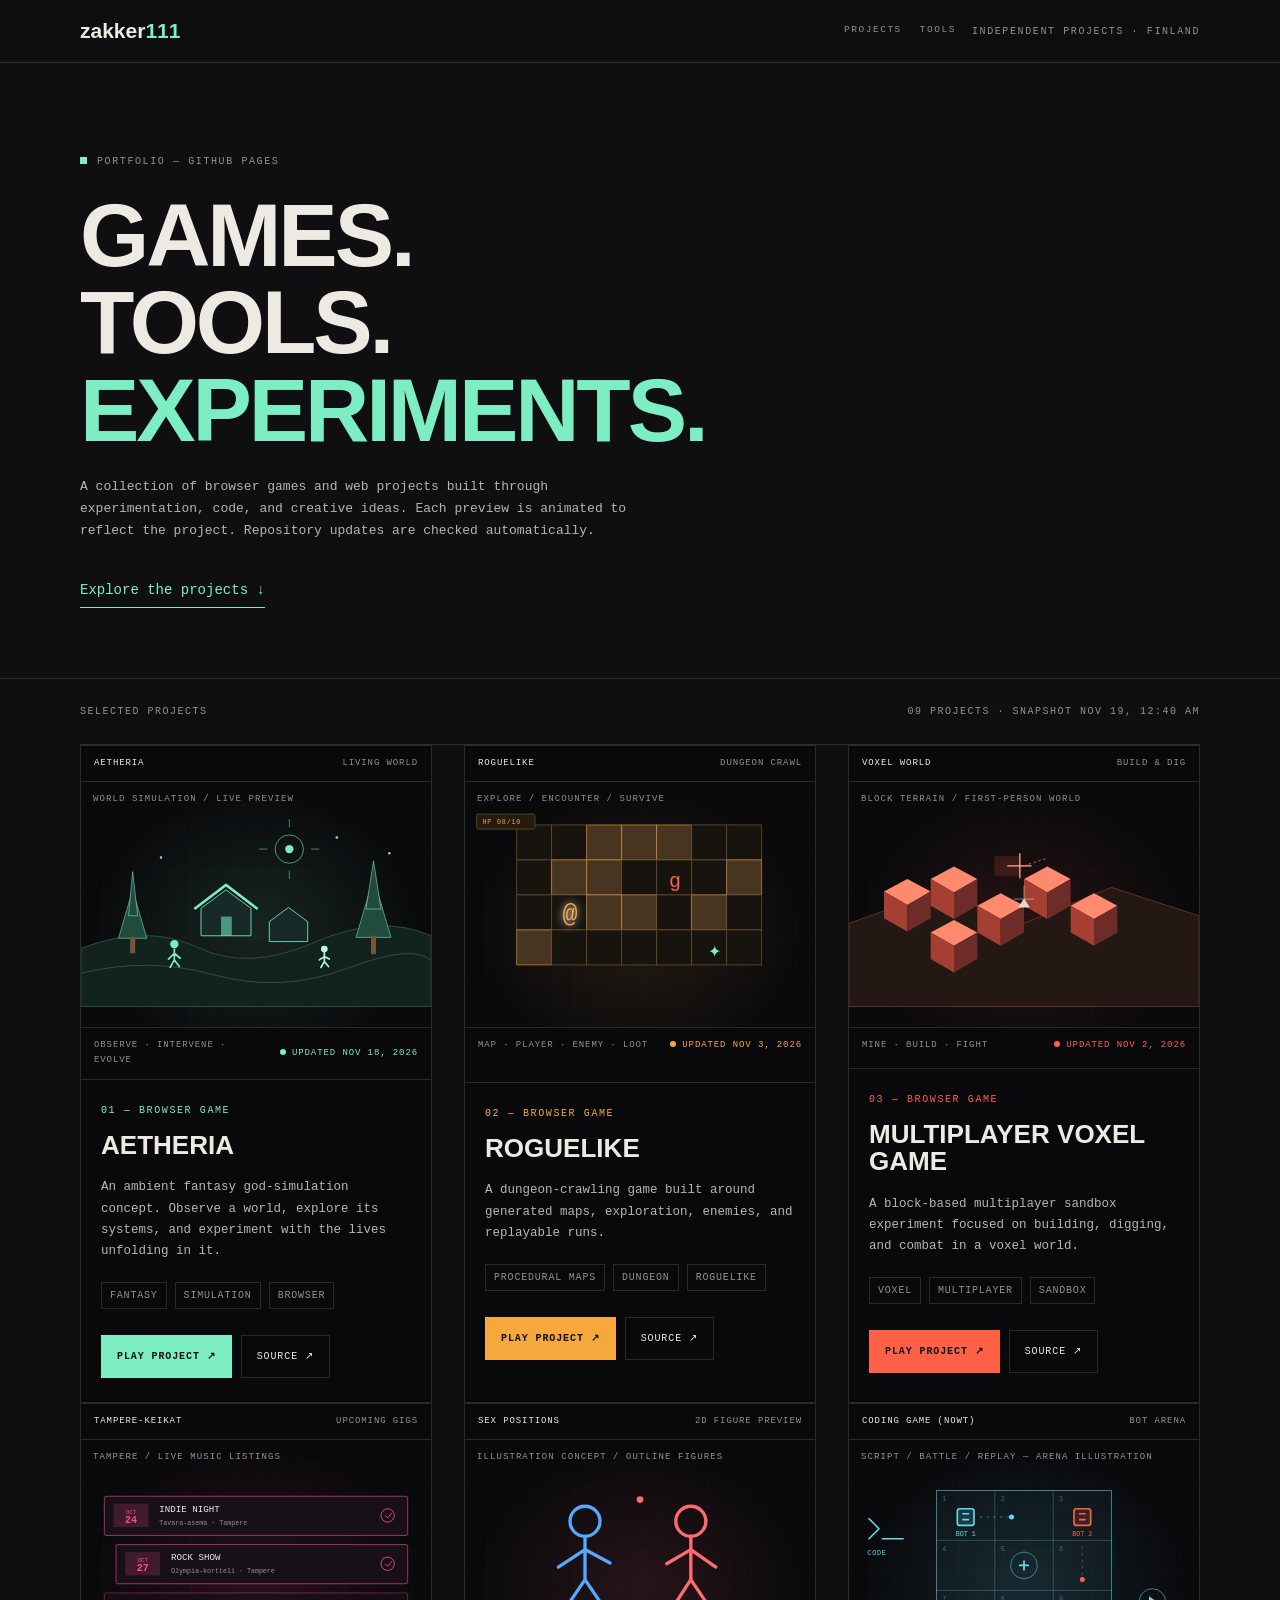
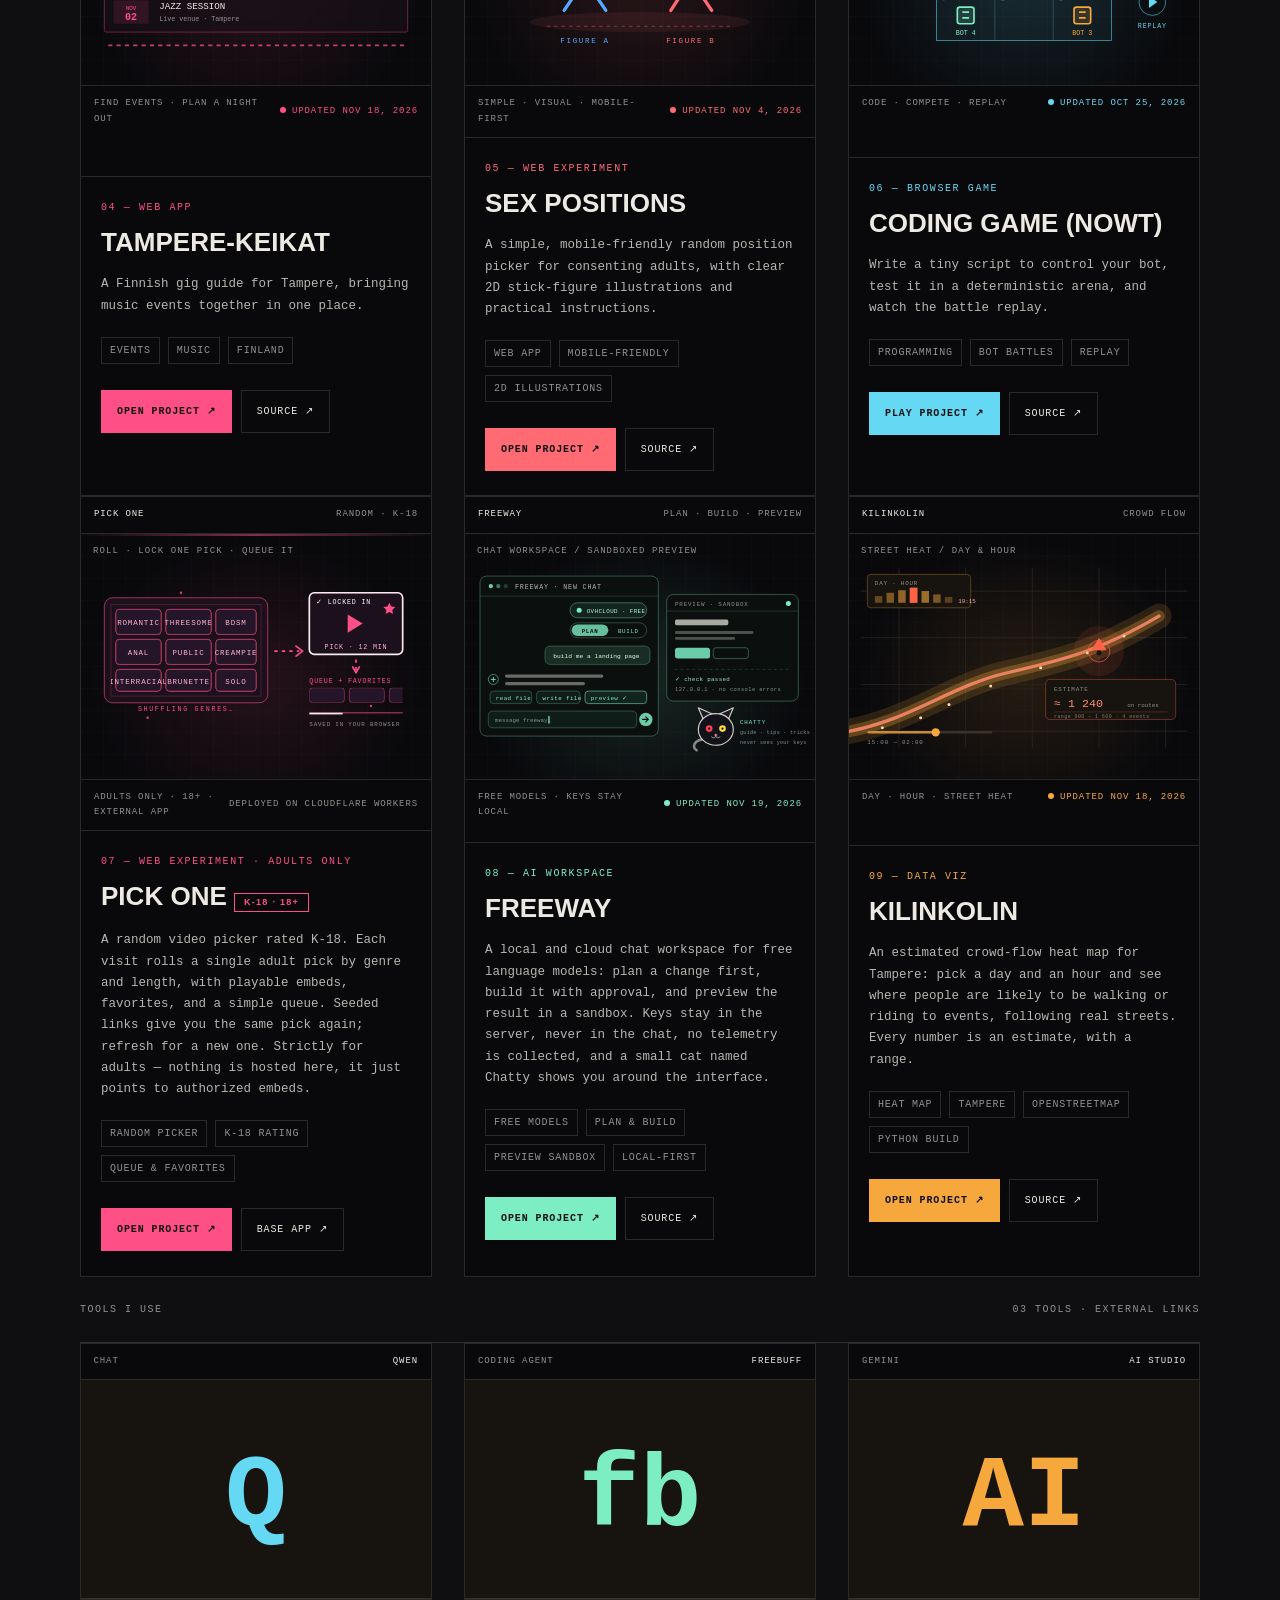
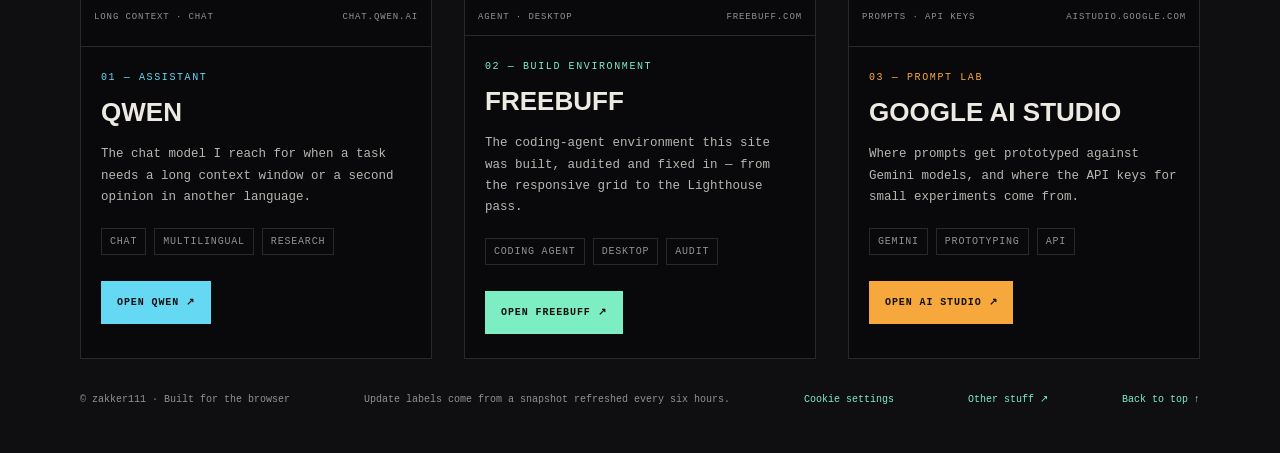
==== index.html @ a07e59b7 "Show project cards as big stacked cards: preview on top, text below" ====
<!DOCTYPE html>
<html lang="en">
<head>
<meta charset="UTF-8">
<meta name="viewport" content="width=device-width, initial-scale=1">
<meta name="theme-color" content="#0f0f12">
<link rel="icon" href="data:image/svg+xml,%3Csvg xmlns='http://www.w3.org/2000/svg' viewBox='0 0 100 100'%3E%3Crect width='100' height='100' rx='18' fill='%230f0f12'/%3E%3Ctext x='50' y='72' font-size='60' font-family='monospace' font-weight='bold' text-anchor='middle' fill='%237dedc3'%3Ez%3C/text%3E%3C/svg%3E">
<meta name="description" content="Browser games and web projects by zakker111.">
<title>zakker111 — Projects</title>
<link rel="canonical" href="https://zakker111.github.io/Portfolio/">
<!-- Social preview (Open Graph / Twitter) so links shared on Facebook, WhatsApp etc. render properly -->
<meta property="og:type" content="website">
<meta property="og:site_name" content="zakker111 — Projects">
<meta property="og:title" content="zakker111 — Projects">
<meta property="og:description" content="Browser games and web experiments by zakker111 — including Pick One, a K-18 random video picker.">
<meta property="og:url" content="https://zakker111.github.io/Portfolio/">
<!-- PNG (not SVG): Facebook's scraper does not render SVG share images -->
<meta property="og:image" content="https://zakker111.github.io/Portfolio/og-image.png">
<meta property="og:image:width" content="1200">
<meta property="og:image:height" content="630">
<meta property="og:image:alt" content="zakker111 — Projects">
<meta name="twitter:card" content="summary_large_image">
<meta name="twitter:title" content="zakker111 — Projects">
<meta name="twitter:description" content="Browser games and web experiments by zakker111.">
<meta name="twitter:image" content="https://zakker111.github.io/Portfolio/og-image.png">
<!-- ============================================================
     Google Analytics 4 — human-visitor-only tracking.
     NOTHING is sent to Google until BOTH conditions are true:
       1. a real human passed the bot checks (looksHuman below), AND
       2. the human clicked "Yes, track me" in the cookie banner
          (consent stored in the `ga_consent` cookie).
     Bots, crawlers and headless scrapers never see the gtag
     script tag, never get cookies set, and never appear in your
     reports. See README.md → "Analytics & cookie consent".
     ============================================================ -->
<script>
// GA4 measurement ID. gtag itself is only loaded after a human clicks "Yes"
// in the cookie banner — see __loadGA() below.
window.GA_MEASUREMENT_ID = 'G-7BEHR86TWY';

(function () {
  // ---- Cookie helpers -------------------------------------------------
  function setCookie(name, value, days) {
    var d = new Date();
    d.setTime(d.getTime() + days * 864e5);
    document.cookie = name + '=' + value + ';expires=' + d.toUTCString() +
      ';path=/;SameSite=Lax';
  }
  function getCookie(name) {
    var m = document.cookie.match(new RegExp('(?:^|; )' + name + '=([^;]*)'));
    return m ? decodeURIComponent(m[1]) : null;
  }
  // A visitor who clicked "Yes" once may still carry Google's own cookies
  // (_ga, _ga_<MEASUREMENT>, and legacy _gid/_gat/_gac_*). Declining has to
  // leave nothing behind, so remove every one we can see, on every path and
  // domain scope it could have been written to.
  function clearAnalyticsCookies() {
    var names = document.cookie.split(';').map(function (c) {
      return c.split('=')[0].trim();
    }).filter(function (name) {
      return name === '_ga' || name === '_gid' ||
        name.indexOf('_ga_') === 0 || name.indexOf('_gat') === 0 ||
        name.indexOf('_gac_') === 0;
    });
    if (!names.length) return;
    var host = location.hostname;
    var domains = ['', host, '.' + host];
    var parts = host.split('.');
    if (parts.length > 2) domains.push('.' + parts.slice(-2).join('.'));
    var paths = ['/', '/Portfolio/', location.pathname];
    names.forEach(function (name) {
      domains.forEach(function (domain) {
        paths.forEach(function (path) {
          var base = name + '=;expires=Thu, 01 Jan 1970 00:00:00 GMT;path=' + path +
            (domain ? ';domain=' + domain : '') + ';SameSite=Lax';
          document.cookie = base;
          document.cookie = base + ';Secure';
        });
      });
    });
  }

  // ---- Human / bot detection ------------------------------------------
  // A real browser driven by a real person passes ALL of these; bots,
  // curl-style fetchers and headless scrapers fail at least one.
  function looksHuman() {
    try {
      if (!window.isSecureContext && !/^https?:$/.test(location.protocol)) return false;
      if (navigator.webdriver === true) return false;               // Selenium/Puppeteer flag
      if (!window.chrome && !/firefox|safari/i.test(navigator.userAgent)) {
        // non-browser JS environments (Node fetch, python, curl shims)
        if (typeof document.createElement !== 'function') return false;
      }
      if (typeof navigator.plugins === 'undefined') return false;   // no plugin array → not a normal browser
      if (navigator.userAgent && /bot|crawler|spider|headless|scraping|python|curl|wget|phantom|slurp/i.test(navigator.userAgent)) return false;
      return true;
    } catch (e) { return false; }
  }

  // ---- Load GA ONLY after explicit Yes ----------------------------------
  window.__loadGA = function () {
    if (window.__gaLoaded) return;
    window.__gaLoaded = true;
    var id = window.GA_MEASUREMENT_ID;
    if (!id || id === 'G-XXXXXXXXXX') return; // not configured yet → do nothing
    window.dataLayer = window.dataLayer || [];
    function gtag(){ dataLayer.push(arguments); }
    window.gtag = gtag;
    gtag('js', new Date());
    gtag('config', id, {
      cookie_flags: 'SameSite=Lax;Secure',   // GA sets only the _ga analytics cookie
      cookie_expires: 335 * 86400,           // _ga cookie lives ~11 months max
      transport_type: 'beacon'
    });
    // Consent mode: only analytics storage granted, nothing else, ever.
    gtag('consent', 'update', {
      analytics_storage: 'granted',
      ad_storage: 'denied',
      ad_user_data: 'denied',
      ad_personalization: 'denied'
    });
    // Inject the actual gtag.js loader — this is the ONLY point where any
    // request to Google can ever happen, and it requires human + Yes.
    var s = document.createElement('script');
    s.async = true;
    s.src = 'https://www.googletagmanager.com/gtag/js?id=' + encodeURIComponent(id);
    document.head.appendChild(s);
  };

  // ---- Stop GA again if consent is withdrawn ----------------------------
  // GA's own opt-out switch: once this flag is set, gtag.js keeps no state
  // and sends no further hits for this measurement ID.
  window.__stopGA = function () {
    var id = window.GA_MEASUREMENT_ID;
    if (id) window['ga-disable-' + id] = true;
  };
  window.__resumeGA = function () {
    var id = window.GA_MEASUREMENT_ID;
    if (id) window['ga-disable-' + id] = false;
  };

  // ---- The cookie / consent banner --------------------------------------
  function showBanner() {
    if (document.querySelector('.cc-banner')) return; // already open
    var style = document.createElement('style');
    style.textContent =
      '.cc-banner{position:fixed;left:0;right:0;bottom:0;z-index:999;background:#15151a;' +
      'border-top:1px solid rgba(236,234,226,.2);padding:14px 20px;display:flex;gap:14px;' +
      'flex-wrap:wrap;align-items:center;font:12.5px/1.6 "IBM Plex Mono",monospace;color:#eceae2}' +
      '.cc-banner p{margin:0;flex:1 1 320px}' +
      '.cc-banner button{font:inherit;cursor:pointer;border-radius:6px;padding:8px 16px;border:1px solid transparent}' +
      '.cc-yes{background:#7dedc3;color:#0f0f12;font-weight:600}' +
      '.cc-no{background:transparent;color:#eceae2;border-color:rgba(236,234,226,.3)}' +
      '.cc-why{color:#92918d;font-size:10.5px;flex-basis:100%}' +
      '.cc-banner{max-height:46vh;overflow-y:auto}' +
      '@media(max-width:520px){.cc-banner{padding:10px 14px;gap:10px}' +
      '.cc-banner p{font-size:11.5px;line-height:1.5;flex-basis:100%}' +
      '.cc-banner button{padding:8px 14px;font-size:11.5px}' +
      '.cc-why{font-size:10px;line-height:1.45}.cc-why .cc-long{display:none}}';
    document.head.appendChild(style);

    var banner = document.createElement('div');
    banner.className = 'cc-banner';
    banner.setAttribute('role', 'dialog');
    banner.setAttribute('aria-label', 'Cookie consent');
    banner.innerHTML =
      '<p><strong>Cookie question.</strong> May I use one analytics cookie ' +
      '(Google Analytics) to count visits? It is only set if you click Yes.</p>' +
      '<button class="cc-yes" type="button">Yes, track me</button>' +
      '<button class="cc-no" type="button">No, don\'t track me</button>' +
      '<span class="cc-why"><strong>Why?</strong> This site tracks <u>only where human visitors come from</u> ' +
      '(country / city and page viewed) — nothing more.<span class="cc-long"> No ads, no profiles, no personal data, ' +
      'no third-party marketing cookies. Bots and crawlers are excluded automatically and are never tracked.</span></span>';

    banner.querySelector('.cc-yes').addEventListener('click', function () {
      setCookie('ga_consent', 'yes', 365);
      banner.remove();
      unreserve();
      window.__resumeGA(); // undo a withdrawal made earlier
      window.__loadGA();
    });
    banner.querySelector('.cc-no').addEventListener('click', function () {
      setCookie('ga_consent', 'no', 365);
      clearAnalyticsCookies(); // remove anything an earlier "Yes" left behind
      window.__stopGA();       // and stop sending hits if GA was already running
      banner.remove();
      unreserve();
    });
    document.body.appendChild(banner);
    function reserve() { document.body.style.paddingBottom = banner.offsetHeight + 'px'; }
    function unreserve() { document.body.style.paddingBottom = ''; window.removeEventListener('resize', reserve); }
    reserve();
    window.addEventListener('resize', reserve);
    if (window.ResizeObserver) new ResizeObserver(reserve).observe(banner);
  }

  function init() {
    // The footer's "Cookie settings" link reopens the banner so a visitor can
    // withdraw (or change) an earlier choice. Wired before the bot checks:
    // it only ever reveals the banner, it never loads GA by itself.
    var opener = document.querySelector('[data-cookie-settings]');
    if (opener) {
      opener.addEventListener('click', function (event) {
        event.preventDefault();
        showBanner();
      });
    }

    // 1. Bots never trigger anything: no banner, no cookie, no GA request.
    if (!looksHuman()) return;
    var consent = getCookie('ga_consent');
    if (consent === 'yes') { window.__loadGA(); return; }
    if (consent === 'no') { clearAnalyticsCookies(); return; }
    showBanner();
  }

  if (document.readyState === 'loading') {
    document.addEventListener('DOMContentLoaded', init);
  } else { init(); }
})();
</script>
<style>





:root{--bg:#0f0f12;--panel:#09090c;--ink:#eceae2;--dim:#92918d;--line:rgba(236,234,226,.14);--mint:#7dedc3;--amber:#f6a83c;--coral:#ff6146;--pink:#ff4f87;--red:#ff6a73;--cyan:#65d9f3;--mono:"IBM Plex Mono",ui-monospace,SFMono-Regular,Menlo,Consolas,"Liberation Mono",monospace;--display:"Syne","Arial Black","Helvetica Neue",Arial,sans-serif}
*{box-sizing:border-box}html{scroll-behavior:smooth}body{margin:0;background:var(--bg);color:var(--ink);font:14px/1.7 var(--mono)}a{color:inherit}a:focus-visible{outline:2px solid var(--mint);outline-offset:4px}.wrap{width:min(1120px,calc(100% - 40px));margin:auto}
.card-grid{display:grid;grid-template-columns:1fr;gap:0 32px;width:100%}
.card-grid>article{width:min(100%,560px);margin:0 auto;justify-self:start}
@media(min-width:761px){.card-grid{grid-template-columns:repeat(2,minmax(0,1fr))}.card-grid>article{width:min(100%,440px)}}
@media(min-width:1080px){.card-grid{grid-template-columns:repeat(3,minmax(0,1fr))}.card-grid>article{width:min(100%,360px)}}
.hero .wrap,.project-info{container-type:inline-size}
header{position:sticky;top:0;z-index:10;background:rgba(15,15,18,.92);backdrop-filter:blur(12px);border-bottom:1px solid var(--line)}.nav{min-height:62px;display:flex;align-items:center;justify-content:space-between;gap:16px}.brand{font:800 21px var(--display);text-decoration:none}.brand span{color:var(--mint)}.nav-note,.kicker,.number,.tag{color:var(--dim);font-size:10px;letter-spacing:.16em;text-transform:uppercase}
.hero{min-height:400px;padding:90px 0 70px;display:flex;flex-direction:column;justify-content:center;border-bottom:1px solid var(--line)}.kicker:before{content:"";display:inline-block;width:7px;height:7px;background:var(--mint);margin-right:10px}h1{max-width:100%;margin:22px 0;font-weight:800;font-family:var(--display);line-height:.98;letter-spacing:-.035em;text-transform:uppercase;overflow-wrap:break-word;font-size:clamp(19px,6.3vw,66px);font-size:clamp(19px,7.95cqw,90px)}h1 span{color:var(--mint)}.intro{max-width:560px;color:#b6b4ad;font-size:13px}.hero-link{display:inline-block;margin-top:24px;width:fit-content;color:var(--mint);text-decoration:none;border-bottom:1px solid var(--mint);padding-bottom:4px}
.section-head{display:flex;justify-content:space-between;gap:12px;padding:24px 0;border-bottom:1px solid var(--line);color:var(--dim);font-size:10px;letter-spacing:.15em;text-transform:uppercase}.project{--accent:var(--mint);display:grid;grid-template-columns:1fr .9fr;gap:clamp(28px,5vw,65px);align-items:center;padding:60px 0;border-bottom:1px solid var(--line);animation:appear .7s both}.project:nth-child(even) .preview{order:-1}.project:nth-child(1){animation-delay:.04s}.project:nth-child(2){animation-delay:.08s}.project:nth-child(3){animation-delay:.12s}.project:nth-child(4){animation-delay:.16s}.project:nth-child(5){animation-delay:.20s}.project:nth-child(6){animation-delay:.24s}.project:nth-child(7){animation-delay:.28s}.project:nth-child(8){animation-delay:.32s}.project:nth-child(9){animation-delay:.36s}.project:nth-child(10){animation-delay:.40s}@keyframes appear{from{opacity:0;transform:translateY(12px)}to{opacity:1;transform:translateY(0)}}
.number{color:var(--accent)}h2{margin:13px 0 18px;font-weight:800;font-family:var(--display);line-height:1.05;text-transform:uppercase;overflow-wrap:break-word;font-size:clamp(18px,6.2vw,40px);font-size:clamp(18px,8.4cqw,46px)}.description{max-width:490px;color:#b8b6b0;font-size:12.5px}.tags{display:flex;flex-wrap:wrap;gap:8px;margin-top:20px}.tag{border:1px solid var(--line);padding:4px 8px;letter-spacing:.08em}.actions{display:flex;flex-wrap:wrap;gap:9px;margin-top:26px}.btn{display:inline-flex;justify-content:center;align-items:center;gap:8px;padding:12px 15px;border:1px solid var(--line);color:var(--ink);text-decoration:none;font-size:10px;letter-spacing:.09em;text-transform:uppercase;transition:.2s ease}.btn.primary{background:var(--accent);border-color:var(--accent);color:#101013;font-weight:600}.btn:hover{border-color:var(--accent);transform:translateY(-2px)}.btn.primary:hover{background:var(--ink);border-color:var(--ink)}
.preview{min-width:0;border:1px solid var(--line);background:var(--panel);transition:border-color .25s}.project:hover .preview{border-color:var(--accent)}.preview-head,.preview-foot{display:flex;justify-content:space-between;gap:12px;padding:10px 13px;color:var(--dim);font-size:9px;letter-spacing:.1em;text-transform:uppercase}.preview-head{border-bottom:1px solid var(--line)}.preview-head strong{color:var(--ink);font-weight:500}.preview-foot{border-top:1px solid var(--line);align-items:center}.updated{color:var(--accent);white-space:nowrap}.update-dot{display:inline-block;width:6px;height:6px;border-radius:50%;background:var(--accent);margin-right:6px}.updated.changed .update-dot{animation:updatePulse 1s ease-in-out 5}@keyframes updatePulse{50%{transform:scale(2.1);box-shadow:0 0 12px var(--accent)}}
.art{position:relative;height:245px;overflow:hidden;background:radial-gradient(ellipse at 50% 60%,color-mix(in srgb,var(--accent) 12%,transparent),transparent 67%),#09090c}.art:before{content:"";position:absolute;inset:0;opacity:.45;background-image:linear-gradient(rgba(255,255,255,.035) 1px,transparent 1px),linear-gradient(90deg,rgba(255,255,255,.035) 1px,transparent 1px);background-size:22px 22px}
.art svg{position:absolute;inset:0;width:100%;height:100%;overflow:visible}.art .label{position:absolute;left:12px;top:10px;color:var(--dim);font-size:9px;letter-spacing:.12em;text-transform:uppercase;z-index:2}
.k18-frame{border:1px solid var(--line);background:var(--panel);transition:border-color .25s}.project:hover .k18-frame{border-color:var(--accent)}.k18-corner{position:absolute;width:16px;height:16px;border:2px solid var(--accent);z-index:3;animation:k18glow 2.4s ease-in-out infinite}.k18-corner.tl{top:-2px;left:-2px;border-right:0;border-bottom:0}.k18-corner.tr{top:-2px;right:-2px;border-left:0;border-bottom:0;animation-delay:.6s}.k18-corner.bl{bottom:-2px;left:-2px;border-right:0;border-top:0;animation-delay:1.2s}.k18-corner.br{bottom:-2px;right:-2px;border-left:0;border-top:0;animation-delay:1.8s}@keyframes k18glow{0%,100%{opacity:.45;filter:drop-shadow(0 0 0 transparent)}50%{opacity:1;filter:drop-shadow(0 0 7px var(--accent))}}
.k18-badge{display:inline-flex;align-items:center;gap:6px;padding:4px 9px;border:1px solid var(--accent);color:var(--accent);font-size:9px;letter-spacing:.14em;text-transform:uppercase;font-weight:600;animation:k18pulse 2.2s ease-in-out infinite}@keyframes k18pulse{50%{box-shadow:0 0 14px color-mix(in srgb,var(--accent) 45%,transparent)}}.scanline{position:absolute;left:0;right:0;height:2px;background:linear-gradient(90deg,transparent,var(--accent),transparent);opacity:.5;animation:scanmove 3.2s linear infinite;z-index:2}@keyframes scanmove{from{top:-4px}to{top:250px}}
svg .glow{filter:drop-shadow(0 0 5px currentColor)}svg .slow{animation:drift 5s ease-in-out infinite}svg .slow2{animation:drift 7s ease-in-out infinite reverse}svg .blink{animation:blink 2.5s steps(2,end) infinite}svg .walk{animation:walk 1.2s ease-in-out infinite alternate;transform-box:fill-box;transform-origin:center}svg .bob{animation:bob 2.4s ease-in-out infinite}svg .pulse{animation:pulse 2s ease-in-out infinite;transform-box:fill-box;transform-origin:center}svg .slot{animation:slot 1.4s cubic-bezier(.2,.7,.3,1) infinite}svg .slot2{animation:slot 1.4s cubic-bezier(.2,.7,.3,1) infinite;animation-delay:.14s}svg .slot3{animation:slot 1.4s cubic-bezier(.2,.7,.3,1) infinite;animation-delay:.28s}@keyframes slot{0%{transform:translateY(-15px);opacity:0}18%,68%{transform:translateY(0);opacity:1}90%,100%{transform:translateY(15px);opacity:0}}svg .landed{animation:landed 4.2s ease-in-out infinite}@keyframes landed{0%,8%{opacity:0}18%,88%{opacity:1}100%{opacity:0}}svg .lockring{animation:lockring 4.2s ease-in-out infinite}@keyframes lockring{0%,10%{transform:scale(.88);opacity:0}22%,85%{transform:scale(1);opacity:1}100%{transform:scale(1);opacity:0}}svg .chipflow{animation:chipflow 3.2s linear infinite}@keyframes chipflow{from{transform:translateX(0)}to{transform:translateX(-48px)}}
@keyframes drift{0%,100%{transform:translateY(0)}50%{transform:translateY(-7px)}}@keyframes blink{50%{opacity:.35}}@keyframes walk{to{transform:translateX(9px)}}@keyframes bob{50%{transform:translateY(-4px)}}@keyframes pulse{50%{opacity:.4;transform:scale(1.08)}}
.world-ground{fill:#12231e;stroke:#315849;stroke-width:1}.tree{fill:#214b3c;stroke:#7dedc3;stroke-opacity:.65}.house{fill:#182a27;stroke:#7dedc3;stroke-width:1}.creature{fill:#7dedc3}.dungeon-wall{fill:#473521;stroke:#f6a83c;stroke-opacity:.65}.dungeon-floor{fill:#17130f;stroke:#654a28;stroke-width:1}.voxel-top{fill:#ff8a6e}.voxel-front{fill:#a43f31}.voxel-side{fill:#6d2c28}.stick{fill:none;stroke-linecap:round;stroke-linejoin:round;stroke-width:4}.gig-card{fill:#181018;stroke:#ff4f87;stroke-opacity:.7}.gig-line{stroke:#ff4f87;stroke-width:2;opacity:.75}
footer{padding:32px 0 45px;color:var(--dim);font-size:10px}.footer-inner{display:flex;justify-content:space-between;flex-wrap:wrap;gap:12px}footer a,footer .footer-btn{color:var(--mint);text-decoration:none}.footer-btn{background:none;border:0;padding:0;font:inherit;cursor:pointer;letter-spacing:inherit}.footer-btn:hover,.footer-btn:focus-visible{text-decoration:underline}
@media(max-width:760px){.hero{min-height:350px;padding:70px 0 50px}.project{grid-template-columns:1fr;padding:44px 0;gap:24px}.project:nth-child(even) .preview{order:0}.art{height:215px}.actions .btn{flex:1 1 130px}.nav-note{font-size:8px}}
@media(prefers-reduced-motion:reduce){*,*:before,*:after{animation-duration:.01ms!important;animation-iteration-count:1!important;scroll-behavior:auto!important;transition-duration:.01ms!important}}
.nav-links{display:flex;gap:18px;margin-left:auto}
.nav-links a{font-size:9.5px;letter-spacing:.16em;text-transform:uppercase;text-decoration:none;color:var(--dim);padding:3px 0;border-bottom:1px solid transparent}
.nav-links a:hover,.nav-links a:focus-visible{color:var(--ink);border-bottom-color:var(--mint)}
.tool .monogram{aspect-ratio:16/10;border-bottom:1px solid var(--line);background:#17140f}
.tool .monogram svg{display:block;width:100%;height:100%}
@media(max-width:520px){.nav-note{display:none}.nav-links{gap:14px;margin-left:0}}

/* Big card look inside the grid: preview on top, text underneath */
.card-grid>article.project{grid-template-columns:minmax(0,1fr);gap:0;align-items:stretch;padding:0;border:1px solid var(--line);background:var(--panel);overflow:hidden}
.card-grid>article.project .preview{order:0;border:0;border-bottom:1px solid var(--line)}
.card-grid>article.project .project-info{order:1;padding:22px 20px 24px}
</style>
</head>
<body>
<header><div class="wrap nav"><a class="brand" href="#top">zakker<span>111</span></a><nav class="nav-links" aria-label="Sections"><a href="#projects">Projects</a><a href="#tools">Tools</a></nav><div class="nav-note">Independent projects · Finland</div></div></header>
<main id="top">
<section class="hero"><div class="wrap"><div class="kicker">Portfolio — GitHub Pages</div><h1>Games.<br>Tools.<br><span>Experiments.</span></h1><p class="intro">A collection of browser games and web projects built through experimentation, code, and creative ideas. Each preview is animated to reflect the project. Repository updates are checked automatically.</p><a class="hero-link" href="#projects">Explore the projects ↓</a></div></section>
<section id="projects" style="scroll-margin-top:80px"><div class="wrap">
<div class="section-head"><span>Selected projects</span><span>09 projects · <span id="check-status">loading snapshot…</span></span></div>

<div class="card-grid">
<article class="project" style="--accent:var(--mint)" data-repo="zakker111/aetheria">
<div class="project-info"><div class="number">01 — Browser game</div><h2>Aetheria</h2><p class="description">An ambient fantasy god-simulation concept. Observe a world, explore its systems, and experiment with the lives unfolding in it.</p><div class="tags"><span class="tag">Fantasy</span><span class="tag">Simulation</span><span class="tag">Browser</span></div><div class="actions"><a class="btn primary" href="https://zakker111.github.io/aetheria/" target="_blank" rel="noopener">Play project ↗</a><a class="btn" href="https://github.com/zakker111/aetheria" target="_blank" rel="noopener">Source ↗</a></div></div>
<div class="preview"><div class="preview-head"><strong>Aetheria</strong><span>Living world</span></div><div class="art"><span class="label">World simulation / live preview</span>
<svg viewBox="0 0 420 245" aria-hidden="true">
<path class="world-ground" d="M0 175 Q80 145 140 174 T280 168 T420 160 V245 H0Z"/><path d="M0 205 Q80 185 160 207 T320 199 T420 190" fill="none" stroke="#315849"/>
<g class="slow"><path class="tree" d="M45 163 L62 105 L79 163Z"/><path class="tree" d="M57 136 L62 83 L68 136Z"/><rect x="59" y="162" width="6" height="19" fill="#75563b"/><path class="tree" d="M330 162 L351 91 L372 162Z"/><path class="tree" d="M342 128 L351 70 L360 128Z"/><rect x="348" y="160" width="6" height="22" fill="#75563b"/></g>
<g class="slow2"><path class="house" d="M144 160 V127 L174 105 L204 127 V160Z"/><path d="M136 128 L174 99 L212 128" fill="none" stroke="#7dedc3" stroke-width="3"/><rect x="168" y="137" width="13" height="23" fill="#7dedc3" opacity=".55"/><path class="house" d="M226 167 V143 L249 126 L272 143 V167Z"/></g>
<g class="walk"><circle class="creature" cx="112" cy="170" r="5"/><path d="M112 176 v13 m0 -8 l-7 7 m7 -7 l7 6 m-7 2 l-5 9 m5 -9 l6 8" fill="none" stroke="#7dedc3" stroke-width="2" stroke-linecap="round"/></g>
<g class="walk" style="animation-delay:-.6s"><circle cx="292" cy="176" r="4" fill="#b6f9df"/><path d="M292 180 v11 m0 -6 l-6 4 m6 -4 l6 3 m-6 3 l-4 7 m4 -7 l5 6" fill="none" stroke="#b6f9df" stroke-width="2" stroke-linecap="round"/></g>
<g class="pulse"><circle cx="250" cy="56" r="17" fill="none" stroke="#7dedc3" opacity=".7"/><circle cx="250" cy="56" r="5" fill="#7dedc3"/><path d="M250 30 V20 M250 92 V82 M224 56 H214 M286 56 H276" stroke="#7dedc3" opacity=".6"/></g>
<g fill="#7dedc3"><circle cx="96" cy="66" r="1.5"/><circle cx="307" cy="42" r="1.5"/><circle cx="370" cy="61" r="1.5"/></g>
</svg></div><div class="preview-foot"><span>Observe · intervene · evolve</span><span class="updated" data-updated>Checking update…</span></div></div></article>

<article class="project" style="--accent:var(--amber)" data-repo="zakker111/Roguelike_new_1">
<div class="project-info"><div class="number">02 — Browser game</div><h2>Roguelike</h2><p class="description">A dungeon-crawling game built around generated maps, exploration, enemies, and replayable runs.</p><div class="tags"><span class="tag">Procedural maps</span><span class="tag">Dungeon</span><span class="tag">Roguelike</span></div><div class="actions"><a class="btn primary" href="https://zakker111.github.io/Roguelike_new_1/" target="_blank" rel="noopener">Play project ↗</a><a class="btn" href="https://github.com/zakker111/Roguelike_new_1" target="_blank" rel="noopener">Source ↗</a></div></div>
<div class="preview"><div class="preview-head"><strong>Roguelike</strong><span>Dungeon crawl</span></div><div class="art"><span class="label">Explore / encounter / survive</span>
<svg viewBox="0 0 420 245" aria-hidden="true">
<g transform="translate(62 27)">
<rect class="dungeon-floor" x="0" y="0" width="42" height="42"/><rect class="dungeon-floor" x="42" y="0" width="42" height="42"/><rect class="dungeon-wall" x="84" y="0" width="42" height="42"/><rect class="dungeon-wall" x="126" y="0" width="42" height="42"/><rect class="dungeon-wall" x="168" y="0" width="42" height="42"/><rect class="dungeon-floor" x="210" y="0" width="42" height="42"/><rect class="dungeon-floor" x="252" y="0" width="42" height="42"/>
<rect class="dungeon-floor" x="0" y="42" width="42" height="42"/><rect class="dungeon-wall" x="42" y="42" width="42" height="42"/><rect class="dungeon-wall" x="84" y="42" width="42" height="42"/><rect class="dungeon-floor" x="126" y="42" width="42" height="42"/><rect class="dungeon-floor" x="168" y="42" width="42" height="42"/><rect class="dungeon-floor" x="210" y="42" width="42" height="42"/><rect class="dungeon-wall" x="252" y="42" width="42" height="42"/>
<rect class="dungeon-floor" x="0" y="84" width="42" height="42"/><rect class="dungeon-floor" x="42" y="84" width="42" height="42"/><rect class="dungeon-wall" x="84" y="84" width="42" height="42"/><rect class="dungeon-wall" x="126" y="84" width="42" height="42"/><rect class="dungeon-floor" x="168" y="84" width="42" height="42"/><rect class="dungeon-wall" x="210" y="84" width="42" height="42"/><rect class="dungeon-floor" x="252" y="84" width="42" height="42"/>
<rect class="dungeon-wall" x="0" y="126" width="42" height="42"/><rect class="dungeon-floor" x="42" y="126" width="42" height="42"/><rect class="dungeon-floor" x="84" y="126" width="42" height="42"/><rect class="dungeon-floor" x="126" y="126" width="42" height="42"/><rect class="dungeon-floor" x="168" y="126" width="42" height="42"/><rect class="dungeon-floor" x="210" y="126" width="42" height="42"/><rect class="dungeon-floor" x="252" y="126" width="42" height="42"/>
<g class="walk"><text x="64" y="116" font-size="30" fill="#f6a83c" text-anchor="middle" class="glow">@</text></g><g class="pulse"><text x="190" y="75" font-size="24" fill="#ff6146" text-anchor="middle">g</text></g><text x="230" y="158" font-size="19" fill="#7dedc3">✦</text>
</g><rect x="14" y="14" width="70" height="18" rx="2" fill="#241b11" stroke="#654a28"/><text x="21" y="26" font-size="8" fill="#f6a83c" letter-spacing="1">HP 08/10</text>
</svg></div><div class="preview-foot"><span>Map · player · enemy · loot</span><span class="updated" data-updated>Checking update…</span></div></div></article>

<article class="project" style="--accent:var(--coral)" data-repo="zakker111/multiplayer_voxel_game">
<div class="project-info"><div class="number">03 — Browser game</div><h2>Multiplayer Voxel Game</h2><p class="description">A block-based multiplayer sandbox experiment focused on building, digging, and combat in a voxel world.</p><div class="tags"><span class="tag">Voxel</span><span class="tag">Multiplayer</span><span class="tag">Sandbox</span></div><div class="actions"><a class="btn primary" href="https://zakker111.github.io/multiplayer_voxel_game/" target="_blank" rel="noopener">Play project ↗</a><a class="btn" href="https://github.com/zakker111/multiplayer_voxel_game" target="_blank" rel="noopener">Source ↗</a></div></div>
<div class="preview"><div class="preview-head"><strong>Voxel world</strong><span>Build & dig</span></div><div class="art"><span class="label">Block terrain / first-person world</span>
<svg viewBox="0 0 420 245" aria-hidden="true">
<path d="M0 145 L105 108 L210 145 L315 102 L420 136 V245 H0Z" fill="#241815" stroke="#ff6146" stroke-opacity=".4"/>
<g transform="translate(42 72)">
<g><path class="voxel-top" d="M0 35 L28 20 L56 35 L28 51Z"/><path class="voxel-front" d="M0 35 L28 51 V83 L0 67Z"/><path class="voxel-side" d="M28 51 L56 35 V67 L28 83Z"/></g>
<g transform="translate(56 -15)"><path class="voxel-top" d="M0 35 L28 20 L56 35 L28 51Z"/><path class="voxel-front" d="M0 35 L28 51 V83 L0 67Z"/><path class="voxel-side" d="M28 51 L56 35 V67 L28 83Z"/></g>
<g transform="translate(56 49)"><path class="voxel-top" d="M0 35 L28 20 L56 35 L28 51Z"/><path class="voxel-front" d="M0 35 L28 51 V83 L0 67Z"/><path class="voxel-side" d="M28 51 L56 35 V67 L28 83Z"/></g>
<g transform="translate(112 17)"><path class="voxel-top" d="M0 35 L28 20 L56 35 L28 51Z"/><path class="voxel-front" d="M0 35 L28 51 V83 L0 67Z"/><path class="voxel-side" d="M28 51 L56 35 V67 L28 83Z"/></g>
<g transform="translate(168 -15)"><path class="voxel-top" d="M0 35 L28 20 L56 35 L28 51Z"/><path class="voxel-front" d="M0 35 L28 51 V83 L0 67Z"/><path class="voxel-side" d="M28 51 L56 35 V67 L28 83Z"/></g>
<g transform="translate(224 17)"><path class="voxel-top" d="M0 35 L28 20 L56 35 L28 51Z"/><path class="voxel-front" d="M0 35 L28 51 V83 L0 67Z"/><path class="voxel-side" d="M28 51 L56 35 V67 L28 83Z"/></g>
</g>
<g class="slow"><path d="M175 65 L205 65 L205 88 L175 88Z" fill="#ff6146" opacity=".15" stroke="#ff6146"/><path d="M190 76 H219 M205 61 V91" stroke="#ffb09e" stroke-width="1.5"/><path d="M210 76 L238 67" stroke="#ff6146" stroke-dasharray="3 3"/></g>
<path d="M210 115 l-7 11 h14Z" fill="#eceae2" opacity=".9"/><path d="M210 115 V100 M198 116 H222" stroke="#eceae2" opacity=".6"/>
</svg></div><div class="preview-foot"><span>Mine · build · fight</span><span class="updated" data-updated>Checking update…</span></div></div></article>

<article class="project" style="--accent:var(--pink)" data-repo="zakker111/tampere-keikat">
<div class="project-info"><div class="number">04 — Web app</div><h2>Tampere-keikat</h2><p class="description">A Finnish gig guide for Tampere, bringing music events together in one place.</p><div class="tags"><span class="tag">Events</span><span class="tag">Music</span><span class="tag">Finland</span></div><div class="actions"><a class="btn primary" href="https://zakker111.github.io/tampere-keikat/" target="_blank" rel="noopener">Open project ↗</a><a class="btn" href="https://github.com/zakker111/tampere-keikat" target="_blank" rel="noopener">Source ↗</a></div></div>
<div class="preview"><div class="preview-head"><strong>Tampere-keikat</strong><span>Upcoming gigs</span></div><div class="art"><span class="label">Tampere / live music listings</span>
<svg viewBox="0 0 420 245" aria-hidden="true">
<g class="slow"><rect class="gig-card" x="28" y="43" width="364" height="47" rx="2"/><rect x="39" y="52" width="42" height="28" fill="#ff4f87" opacity=".18"/><text x="60" y="64" text-anchor="middle" font-size="7" fill="#ff4f87">OCT</text><text x="60" y="75" text-anchor="middle" font-size="12" fill="#ff4f87" font-weight="bold">24</text><text x="94" y="62" font-size="11" fill="#eceae2">INDIE NIGHT</text><text x="94" y="77" font-size="8" fill="#92918d">Tavara-asema · Tampere</text><circle cx="368" cy="66" r="8" fill="none" stroke="#ff4f87"/><path d="M365 66 l3 3 5 -6" fill="none" stroke="#ff4f87"/></g>
<g class="slow2"><rect class="gig-card" x="42" y="101" width="350" height="47" rx="2"/><rect x="53" y="110" width="42" height="28" fill="#ff4f87" opacity=".18"/><text x="74" y="122" text-anchor="middle" font-size="7" fill="#ff4f87">OCT</text><text x="74" y="133" text-anchor="middle" font-size="12" fill="#ff4f87" font-weight="bold">27</text><text x="108" y="120" font-size="11" fill="#eceae2">ROCK SHOW</text><text x="108" y="135" font-size="8" fill="#92918d">Olympia-kortteli · Tampere</text><circle cx="368" cy="124" r="8" fill="none" stroke="#ff4f87"/><path d="M365 124 l3 3 5 -6" fill="none" stroke="#ff4f87"/></g>
<rect class="gig-card" x="28" y="159" width="364" height="47" rx="2" opacity=".65"/><rect x="39" y="168" width="42" height="28" fill="#ff4f87" opacity=".12"/><text x="60" y="180" text-anchor="middle" font-size="7" fill="#ff4f87">NOV</text><text x="60" y="191" text-anchor="middle" font-size="12" fill="#ff4f87" font-weight="bold">02</text><text x="94" y="178" font-size="11" fill="#eceae2">JAZZ SESSION</text><text x="94" y="193" font-size="8" fill="#92918d">Live venue · Tampere</text><path class="gig-line" d="M28 222 H392" stroke-dasharray="5 5"><animate attributeName="stroke-dashoffset" from="0" to="-40" dur="3s" repeatCount="indefinite"/></path>
</svg></div><div class="preview-foot"><span>Find events · plan a night out</span><span class="updated" data-updated>Checking update…</span></div></div></article>

<article class="project" style="--accent:var(--red)" data-repo="zakker111/Sex_positions">
<div class="project-info"><div class="number">05 — Web experiment</div><h2>Sex Positions</h2><p class="description">A simple, mobile-friendly random position picker for consenting adults, with clear 2D stick-figure illustrations and practical instructions.</p><div class="tags"><span class="tag">Web app</span><span class="tag">Mobile-friendly</span><span class="tag">2D illustrations</span></div><div class="actions"><a class="btn primary" href="https://zakker111.github.io/Sex_positions/" target="_blank" rel="noopener">Open project ↗</a><a class="btn" href="https://github.com/zakker111/Sex_positions" target="_blank" rel="noopener">Source ↗</a></div></div>
<div class="preview"><div class="preview-head"><strong>Sex Positions</strong><span>2D figure preview</span></div><div class="art"><span class="label">Illustration concept / outline figures</span>
<svg viewBox="0 0 420 245" aria-hidden="true">
<ellipse cx="210" cy="194" rx="132" ry="12" fill="#ff6a73" opacity=".08"/>
<g class="slow"><g class="stick" stroke="#56a9ff"><circle cx="144" cy="73" r="18"/><path d="M144 92 L144 143 M144 107 L112 128 M144 107 L174 123 M144 143 L119 180 M144 143 L169 180"/></g></g>
<g class="slow2"><g class="stick" stroke="#ff6a73"><circle cx="271" cy="73" r="18"/><path d="M271 92 L271 143 M271 107 L242 124 M271 107 L301 128 M271 143 L247 180 M271 143 L296 180"/></g></g>
<path d="M98 199 H322" stroke="#ff6a73" stroke-opacity=".5" stroke-dasharray="4 5"/><circle class="pulse" cx="210" cy="47" r="4" fill="#ff6a73"/><text x="144" y="219" text-anchor="middle" fill="#56a9ff" font-size="9" letter-spacing="2">FIGURE A</text><text x="271" y="219" text-anchor="middle" fill="#ff6a73" font-size="9" letter-spacing="2">FIGURE B</text>
</svg></div><div class="preview-foot"><span>Simple · visual · mobile-first</span><span class="updated" data-updated>Checking update…</span></div></div></article>

<article id="p-coding-game" class="project" style="--accent:var(--cyan)" data-repo="zakker111/Coding_game-3_newest">
<div class="project-info"><div class="number">06 — Browser game</div><h2>Coding Game (Nowt)</h2><p class="description">Write a tiny script to control your bot, test it in a deterministic arena, and watch the battle replay.</p><div class="tags"><span class="tag">Programming</span><span class="tag">Bot battles</span><span class="tag">Replay</span></div><div class="actions"><a class="btn primary" href="https://zakker111.github.io/Coding_game-3_newest/" target="_blank" rel="noopener">Play project ↗</a><a class="btn" href="https://github.com/zakker111/Coding_game-3_newest" target="_blank" rel="noopener">Source ↗</a></div></div>
<div class="preview"><div class="preview-head"><strong>Coding Game (Nowt)</strong><span>Bot arena</span></div><div class="art"><span class="label">Script / battle / replay — arena illustration</span>
<svg viewBox="0 0 420 245" aria-hidden="true" style="color:var(--accent)">
<rect x="105" y="36" width="210" height="180" fill="currentColor" fill-opacity=".04" stroke="currentColor" stroke-opacity=".65"/>
<path d="M175 36 V216 M245 36 V216 M105 96 H315 M105 156 H315" fill="none" stroke="currentColor" stroke-opacity=".3"/>
<g fill="currentColor" fill-opacity=".45" font-size="8"><text x="112" y="49">1</text><text x="182" y="49">2</text><text x="252" y="49">3</text><text x="112" y="109">4</text><text x="182" y="109">5</text><text x="252" y="109">6</text><text x="112" y="169">7</text><text x="182" y="169">8</text><text x="252" y="169">9</text></g>
<g class="pulse"><circle cx="210" cy="126" r="16" fill="none" stroke="currentColor" stroke-opacity=".6"/><path d="M204 126 H216 M210 120 V132" stroke="currentColor" stroke-width="2"/></g>
<g class="walk"><rect x="130" y="58" width="20" height="20" rx="3" fill="currentColor" fill-opacity=".16" stroke="currentColor" stroke-width="2"/><path d="M136 64 H144 M136 71 H144" stroke="currentColor" stroke-width="2"/><text x="140" y="91" text-anchor="middle" font-size="8" fill="currentColor">BOT 1</text></g>
<g class="bob"><rect x="270" y="58" width="20" height="20" rx="3" fill="var(--coral)" fill-opacity=".16" stroke="var(--coral)" stroke-width="2"/><path d="M276 64 H284 M276 71 H284" stroke="var(--coral)" stroke-width="2"/><text x="280" y="91" text-anchor="middle" font-size="8" fill="var(--coral)">BOT 2</text></g>
<g class="walk" style="animation-delay:-.6s"><rect x="270" y="176" width="20" height="20" rx="3" fill="var(--amber)" fill-opacity=".16" stroke="var(--amber)" stroke-width="2"/><path d="M276 182 H284 M276 189 H284" stroke="var(--amber)" stroke-width="2"/><text x="280" y="210" text-anchor="middle" font-size="8" fill="var(--amber)">BOT 3</text></g>
<g class="slow2"><rect x="130" y="176" width="20" height="20" rx="3" fill="var(--mint)" fill-opacity=".16" stroke="var(--mint)" stroke-width="2"/><path d="M136 182 H144 M136 189 H144" stroke="var(--mint)" stroke-width="2"/><text x="140" y="210" text-anchor="middle" font-size="8" fill="var(--mint)">BOT 4</text></g>
<g class="walk"><path d="M157 68 H195" stroke="currentColor" stroke-opacity=".55" stroke-dasharray="3 5"/><circle class="blink" cx="195" cy="68" r="3" fill="currentColor"/></g>
<g class="slow"><path d="M280 103 V143" stroke="var(--coral)" stroke-opacity=".55" stroke-dasharray="3 5"/><circle class="blink" cx="280" cy="143" r="3" fill="var(--coral)"/></g>
<path d="M24 70 L36 82 L24 94 M40 94 H65" fill="none" stroke="currentColor" stroke-width="2" stroke-linecap="round" stroke-linejoin="round"/><text x="22" y="114" font-size="8" fill="currentColor" letter-spacing="1">CODE</text>
<g class="pulse"><circle cx="364" cy="170" r="16" fill="none" stroke="currentColor" stroke-opacity=".65"/><path d="M360 163 L370 170 L360 177Z" fill="currentColor"/></g><text x="364" y="201" text-anchor="middle" font-size="8" fill="currentColor" letter-spacing="1">REPLAY</text>
</svg></div><div class="preview-foot"><span>Code · compete · replay</span><span class="updated" data-updated>Checking update…</span></div></div></article>

<article id="p-pick-one" class="project" style="--accent:var(--pink)">
<div class="project-info"><div class="number">07 — Web experiment · Adults only</div><h2>Pick One <span class="k18-badge">K-18 · 18+</span></h2><p class="description">A random video picker rated K-18. Each visit rolls a single adult pick by genre and length, with playable embeds, favorites, and a simple queue. Seeded links give you the same pick again; refresh for a new one. Strictly for adults — nothing is hosted here, it just points to authorized embeds.</p><div class="tags"><span class="tag">Random picker</span><span class="tag">K-18 rating</span><span class="tag">Queue &amp; favorites</span></div><div class="actions"><a class="btn primary" href="https://pick-one-projekti.zakker690.workers.dev/?view=random&amp;seed=fvmh78" target="_blank" rel="noopener nofollow noreferrer">Open project ↗</a><a class="btn" href="https://pick-one-projekti.zakker690.workers.dev/" target="_blank" rel="noopener nofollow noreferrer">Base app ↗</a></div></div>
<div class="preview k18-frame"><span class="k18-corner tl"></span><span class="k18-corner tr"></span><span class="k18-corner bl"></span><span class="k18-corner br"></span><div class="preview-head"><strong>Pick One</strong><span>Random · K-18</span></div><div class="art"><span class="label">Roll · lock one pick · queue it</span><span class="scanline"></span>
<svg viewBox="0 0 420 245" aria-hidden="true">
<g fill="#ff4f87" opacity=".8"><circle cx="80" cy="196" r="1.5"/><circle cx="348" cy="182" r="1.5"/><circle cx="120" cy="46" r="1.5"/></g>
<g transform="translate(36 60)">
<rect x="-8" y="-8" width="196" height="126" rx="10" fill="#1b101c" stroke="#ff4f87" stroke-opacity=".7"/>
<defs><clipPath id="pk-reel"><rect x="0" y="0" width="180" height="110"/></clipPath></defs>
<g clip-path="url(#pk-reel)" font-size="9" letter-spacing="1" text-anchor="middle">
<g class="slot"><rect x="6" y="6" width="54" height="30" rx="4" fill="#241528" stroke="#ff4f87" stroke-opacity=".55"/><text x="33" y="25" fill="#ffb3d1">AMATEUR</text><rect x="66" y="6" width="54" height="30" rx="4" fill="#241528" stroke="#ff4f87" stroke-opacity=".55"/><text x="93" y="25" fill="#ffb3d1">SOLO</text><rect x="126" y="6" width="48" height="30" rx="4" fill="#241528" stroke="#ff4f87" stroke-opacity=".55"/><text x="150" y="25" fill="#ffb3d1">COUPLE</text><rect x="6" y="42" width="54" height="30" rx="4" fill="#241528" stroke="#ff4f87" stroke-opacity=".55"/><text x="33" y="61" fill="#ffb3d1">FETISH</text><rect x="66" y="42" width="54" height="30" rx="4" fill="#241528" stroke="#ff4f87" stroke-opacity=".55"/><text x="93" y="61" fill="#ffb3d1">HARD</text><rect x="126" y="42" width="48" height="30" rx="4" fill="#241528" stroke="#ff4f87" stroke-opacity=".55"/><text x="150" y="61" fill="#ffb3d1">LONG</text><rect x="6" y="78" width="54" height="26" rx="4" fill="#241528" stroke="#ff4f87" stroke-opacity=".55"/><text x="33" y="95" fill="#ffb3d1">SHORT</text><rect x="66" y="78" width="54" height="26" rx="4" fill="#241528" stroke="#ff4f87" stroke-opacity=".55"/><text x="93" y="95" fill="#ffb3d1">GONZO</text><rect x="126" y="78" width="48" height="26" rx="4" fill="#241528" stroke="#ff4f87" stroke-opacity=".55"/><text x="150" y="95" fill="#ffb3d1">VR</text></g>
<g class="slot2"><rect x="6" y="6" width="54" height="30" rx="4" fill="#241528" stroke="#ff4f87" stroke-opacity=".55"/><text x="33" y="25" fill="#ffb3d1">ROLEPLAY</text><rect x="66" y="6" width="54" height="30" rx="4" fill="#241528" stroke="#ff4f87" stroke-opacity=".55"/><text x="93" y="25" fill="#ffb3d1">BLONDE</text><rect x="126" y="6" width="48" height="30" rx="4" fill="#241528" stroke="#ff4f87" stroke-opacity=".55"/><text x="150" y="25" fill="#ffb3d1">POV</text><rect x="6" y="42" width="54" height="30" rx="4" fill="#241528" stroke="#ff4f87" stroke-opacity=".55"/><text x="33" y="61" fill="#ffb3d1">LATINA</text><rect x="66" y="42" width="54" height="30" rx="4" fill="#241528" stroke="#ff4f87" stroke-opacity=".55"/><text x="93" y="61" fill="#ffb3d1">ASIAN</text><rect x="126" y="42" width="48" height="30" rx="4" fill="#241528" stroke="#ff4f87" stroke-opacity=".55"/><text x="150" y="61" fill="#ffb3d1">MILF</text><rect x="6" y="78" width="54" height="26" rx="4" fill="#241528" stroke="#ff4f87" stroke-opacity=".55"/><text x="33" y="95" fill="#ffb3d1">EBONY</text><rect x="66" y="78" width="54" height="26" rx="4" fill="#241528" stroke="#ff4f87" stroke-opacity=".55"/><text x="93" y="95" fill="#ffb3d1">TOYS</text><rect x="126" y="78" width="48" height="26" rx="4" fill="#241528" stroke="#ff4f87" stroke-opacity=".55"/><text x="150" y="95" fill="#ffb3d1">FEET</text></g>
<g class="slot3"><rect x="6" y="6" width="54" height="30" rx="4" fill="#241528" stroke="#ff4f87" stroke-opacity=".55"/><text x="33" y="25" fill="#ffb3d1">ROMANTIC</text><rect x="66" y="6" width="54" height="30" rx="4" fill="#241528" stroke="#ff4f87" stroke-opacity=".55"/><text x="93" y="25" fill="#ffb3d1">THREESOME</text><rect x="126" y="6" width="48" height="30" rx="4" fill="#241528" stroke="#ff4f87" stroke-opacity=".55"/><text x="150" y="25" fill="#ffb3d1">BDSM</text><rect x="6" y="42" width="54" height="30" rx="4" fill="#241528" stroke="#ff4f87" stroke-opacity=".55"/><text x="33" y="61" fill="#ffb3d1">ANAL</text><rect x="66" y="42" width="54" height="30" rx="4" fill="#241528" stroke="#ff4f87" stroke-opacity=".55"/><text x="93" y="61" fill="#ffb3d1">PUBLIC</text><rect x="126" y="42" width="48" height="30" rx="4" fill="#241528" stroke="#ff4f87" stroke-opacity=".55"/><text x="150" y="61" fill="#ffb3d1">CREAMPIE</text><rect x="6" y="78" width="54" height="26" rx="4" fill="#241528" stroke="#ff4f87" stroke-opacity=".55"/><text x="33" y="95" fill="#ffb3d1">INTERRACIAL</text><rect x="66" y="78" width="54" height="26" rx="4" fill="#241528" stroke="#ff4f87" stroke-opacity=".55"/><text x="93" y="95" fill="#ffb3d1">BRUNETTE</text><rect x="126" y="78" width="48" height="26" rx="4" fill="#241528" stroke="#ff4f87" stroke-opacity=".55"/><text x="150" y="95" fill="#ffb3d1">SOLO</text></g>
</g>
<rect x="0" y="0" width="180" height="110" fill="none" stroke="#ff4f87" stroke-opacity=".25"/>
<text class="blink" x="90" y="128" text-anchor="middle" font-size="8" fill="#ff4f87" letter-spacing="2">SHUFFLING GENRES…</text>
</g>
<path d="M232 116 H262" stroke="#ff4f87" stroke-width="2" stroke-dasharray="4 5"/><path d="M258 110 L266 116 L258 122" fill="none" stroke="#ff4f87" stroke-width="2" stroke-linecap="round" stroke-linejoin="round"/>
<g transform="translate(274 46)">
<rect x="0" y="0" width="112" height="74" rx="6" fill="#1b101c" stroke="#ff4f87"/>
<rect x="0" y="0" width="112" height="74" rx="6" fill="none" stroke="#fff" stroke-opacity=".9" stroke-width="2" class="lockring"/>
<path d="M46 26 L64 37 L46 48Z" fill="#ff4f87"/><text x="56" y="68" text-anchor="middle" font-size="8" fill="#ffb3d1" letter-spacing="1">PICK · 12 MIN</text>
<g class="landed"><text x="8" y="14" font-size="8" fill="#fff" letter-spacing="1">✓ LOCKED IN</text><path d="M96 12 l2.2 4.6 5 .6 -3.7 3.4 .9 5 -4.4 -2.5 -4.4 2.5 .9 -5 -3.7 -3.4 5 -.6Z" fill="#ff4f87"/></g>
</g>
<path d="M330 126 V140" stroke="#ff4f87" stroke-width="2" stroke-dasharray="4 5"/><path d="M326 135 L330 142 L334 135" fill="none" stroke="#ff4f87" stroke-width="2" stroke-linecap="round" stroke-linejoin="round"/>
<g transform="translate(274 146)">
<text x="0" y="8" font-size="8" fill="#ff4f87" letter-spacing="1">QUEUE + FAVORITES</text>
<defs><clipPath id="pk-queue"><rect x="0" y="14" width="112" height="18"/></clipPath></defs>
<g clip-path="url(#pk-queue)"><g class="chipflow"><rect x="0" y="14" width="42" height="18" rx="4" fill="#241528" stroke="#ff4f87" stroke-opacity=".5"/><rect x="48" y="14" width="42" height="18" rx="4" fill="#241528" stroke="#ff4f87" stroke-opacity=".5"/><rect x="96" y="14" width="42" height="18" rx="4" fill="#241528" stroke="#ff4f87" stroke-opacity=".5"/><rect x="144" y="14" width="42" height="18" rx="4" fill="#241528" stroke="#ff4f87" stroke-opacity=".5"/></g></g>
<path d="M0 44 H112" stroke="#ff4f87" stroke-opacity=".5" stroke-width="2"/><rect x="0" y="44" width="40" height="2" fill="#fff" opacity=".9" class="pulse"/>
<text x="0" y="60" font-size="7" fill="#92918d" letter-spacing="1">SAVED IN YOUR BROWSER</text>
</g>
</svg></div><div class="preview-foot"><span>Adults only · 18+ · external app</span><span class="updated" style="color:var(--dim)">Deployed on Cloudflare Workers</span></div></div></article>

<article id="p-freeway" class="project" style="--accent:var(--mint)" data-repo="zakker111/freeway">
<div class="project-info"><div class="number">08 — AI workspace</div><h2>Freeway</h2><p class="description">A local and cloud chat workspace for free language models: plan a change first, build it with approval, and preview the result in a sandbox. Keys stay in the server, never in the chat, no telemetry is collected, and a small cat named Chatty shows you around the interface.</p><div class="tags"><span class="tag">Free models</span><span class="tag">Plan &amp; Build</span><span class="tag">Preview sandbox</span><span class="tag">Local-first</span></div><div class="actions"><a class="btn primary" href="https://zakker111.github.io/freeway/" target="_blank" rel="noopener">Open project ↗</a><a class="btn" href="https://github.com/zakker111/freeway" target="_blank" rel="noopener">Source ↗</a></div></div>
<div class="preview"><div class="preview-head"><strong>Freeway</strong><span>Plan · Build · Preview</span></div><div class="art"><span class="label">Chat workspace / sandboxed preview</span>
<svg viewBox="0 0 420 245" aria-hidden="true">
<rect x="18" y="26" width="214" height="192" rx="8" fill="#0b100e" stroke="var(--mint)" stroke-opacity=".38"/>
<path d="M18 50 H232" stroke="var(--mint)" stroke-opacity=".2"/>
<g fill="var(--mint)"><circle cx="31" cy="38" r="2.6" opacity=".85"/><circle cx="40" cy="38" r="2.6" opacity=".45"/><circle cx="49" cy="38" r="2.6" opacity=".2"/></g>
<text x="60" y="41" font-size="8" fill="#b6b4ad" letter-spacing="1">FREEWAY · NEW CHAT</text>
<g class="slow"><rect x="126" y="58" width="92" height="18" rx="9" fill="#12241d" stroke="var(--mint)" stroke-opacity=".45"/><circle cx="137" cy="67" r="3" fill="var(--mint)"/><text x="146" y="70" font-size="7" fill="#b6f9df" letter-spacing=".5">OVHCLOUD · FREE</text></g>
<rect x="126" y="82" width="92" height="18" rx="9" fill="none" stroke="var(--mint)" stroke-opacity=".3"/>
<rect x="128" y="84" width="44" height="14" rx="7" fill="var(--mint)" opacity=".8"/>
<text x="150" y="94" text-anchor="middle" font-size="7" font-weight="600" fill="#0f0f12" letter-spacing=".8">PLAN</text>
<text x="196" y="94" text-anchor="middle" font-size="7" fill="var(--mint)" letter-spacing=".8">BUILD</text>
<rect x="96" y="110" width="126" height="22" rx="6" fill="var(--mint)" fill-opacity=".13" stroke="var(--mint)" stroke-opacity=".3"/>
<text x="106" y="124" font-size="7.5" fill="#dffbf1">build me a landing page</text>
<g class="pulse"><circle cx="34" cy="150" r="6" fill="none" stroke="var(--mint)" stroke-opacity=".6"/><path d="M31 150 H37 M34 147 V153" stroke="var(--mint)" stroke-width="1"/></g>
<g fill="#b6b4ad" opacity=".55"><rect x="48" y="144" width="118" height="4" rx="2"/><rect x="48" y="153" width="96" height="4" rx="2"/></g>
<g font-size="7" letter-spacing=".5"><g class="slow2"><rect x="30" y="164" width="50" height="15" rx="4" fill="#0f1c17" stroke="var(--mint)" stroke-opacity=".3"/><text x="37" y="175" fill="#9ee9cd">read file</text></g><g class="slow"><rect x="86" y="164" width="52" height="15" rx="4" fill="#0f1c17" stroke="var(--mint)" stroke-opacity=".3"/><text x="93" y="175" fill="#9ee9cd">write file</text></g><g class="pulse"><rect x="144" y="164" width="74" height="15" rx="4" fill="#12241d" stroke="var(--mint)" stroke-opacity=".65"/><text x="151" y="175" fill="var(--mint)">preview ✓</text></g></g>
<rect x="28" y="188" width="178" height="20" rx="5" fill="#0f1c17" stroke="var(--mint)" stroke-opacity=".3"/>
<text x="36" y="201" font-size="7" fill="#7f978d">message freeway…</text>
<rect class="blink" x="100" y="194" width="1.5" height="9" fill="var(--mint)"/>
<circle cx="217" cy="198" r="8" fill="var(--mint)" opacity=".85"/>
<path d="M213 198 h7 m-3 -3 l3 3 -3 3" fill="none" stroke="#0f0f12" stroke-width="1.4" stroke-linecap="round" stroke-linejoin="round"/>
<rect x="242" y="48" width="158" height="128" rx="8" fill="#0b100e" stroke="var(--mint)" stroke-opacity=".38"/>
<path d="M242 68 H400" stroke="var(--mint)" stroke-opacity=".2"/>
<text x="252" y="62" font-size="7" fill="#92918d" letter-spacing="1">PREVIEW · SANDBOX</text>
<circle class="pulse" cx="388" cy="59" r="3" fill="var(--mint)"/>
<rect x="252" y="78" width="64" height="7" rx="2" fill="#eceae2" opacity=".7"/>
<g fill="#b6b4ad" opacity=".4"><rect x="252" y="92" width="94" height="3.5" rx="1.5"/><rect x="252" y="99" width="72" height="3.5" rx="1.5"/></g>
<rect x="252" y="112" width="42" height="13" rx="3" fill="var(--mint)" opacity=".85"/>
<rect x="298" y="112" width="42" height="13" rx="3" fill="none" stroke="var(--mint)" stroke-opacity=".4"/>
<path d="M252 138 H390" stroke="var(--mint)" stroke-opacity=".2" stroke-dasharray="3 4"/>
<text x="252" y="152" font-size="7" fill="#9ee9cd" letter-spacing=".4">✓ check passed</text>
<text x="252" y="164" font-size="6.5" fill="#7f978d" letter-spacing=".5">127.0.0.1 · no console errors</text>
<g transform="translate(276 182)"><g class="bob"><path d="M8 40 c-9 2 -12 9 -6 13" fill="none" stroke="#eceae2" stroke-opacity=".55" stroke-width="3" stroke-linecap="round"/><path d="M10 16 L4 2 L22 10Z" fill="#1b1b27" stroke="#f4efe3" stroke-opacity=".85" stroke-width="1.4" stroke-linejoin="round"/><path d="M40 16 L46 2 L28 10Z" fill="#1b1b27" stroke="#f4efe3" stroke-opacity=".85" stroke-width="1.4" stroke-linejoin="round"/><ellipse cx="25" cy="28" rx="21" ry="19" fill="#12121b" stroke="#f4efe3" stroke-opacity=".85" stroke-width="1.4"/><g><circle class="blink" cx="17" cy="27" r="4" fill="#ff4055"/><circle cx="33" cy="27" r="4" fill="#ffd83f"/><circle cx="17" cy="27" r="1.3" fill="#09090e"/><circle cx="33" cy="27" r="1.3" fill="#09090e"/></g><path d="M25 33 l2 2 -2 1 -2 -1Z" fill="#ff7f91"/><path d="M25 36 c0 2 -3 3 -5 1 M25 36 c0 2 3 3 5 1" fill="none" stroke="#d2b8a4" stroke-width="1" stroke-linecap="round"/></g><text x="54" y="22" font-size="7" fill="var(--mint)" letter-spacing="1">CHATTY</text><text x="54" y="34" font-size="6" fill="#7f978d" letter-spacing=".4">guide · tips · tricks</text><text x="54" y="45" font-size="6" fill="#7f978d" letter-spacing=".4">never sees your keys</text></g>
</svg></div><div class="preview-foot"><span>Free models · keys stay local</span><span class="updated" data-updated>Checking update…</span></div></div></article>
<article id="p-kilinkolin" class="project" style="--accent:var(--amber)" data-repo="zakker111/kilinkolin">
<div class="project-info"><div class="number">09 — Data viz</div><h2>Kilinkolin</h2><p class="description">An estimated crowd-flow heat map for Tampere: pick a day and an hour and see where people are likely to be walking or riding to events, following real streets. Every number is an estimate, with a range.</p><div class="tags"><span class="tag">Heat map</span><span class="tag">Tampere</span><span class="tag">OpenStreetMap</span><span class="tag">Python build</span></div><div class="actions"><a class="btn primary" href="https://zakker111.github.io/kilinkolin/" target="_blank" rel="noopener">Open project ↗</a><a class="btn" href="https://github.com/zakker111/kilinkolin" target="_blank" rel="noopener">Source ↗</a></div></div>
<div class="preview"><div class="preview-head"><strong>Kilinkolin</strong><span>Crowd flow</span></div><div class="art"><span class="label">Street heat / day &amp; hour</span>
<svg viewBox="0 0 420 245" aria-hidden="true">
<g stroke="#2b2620" stroke-width="1" fill="none"><path d="M14 44 H406 M14 100 H406 M14 156 H406 M14 212 H406"/><path d="M60 16 V232 M140 16 V232 M220 16 V232 M300 16 V232 M380 16 V232"/></g>
<path d="M-10 214 C70 202 120 158 190 142 S300 116 372 74" fill="none" stroke="#f6a83c" stroke-opacity=".14" stroke-width="30" stroke-linecap="round"/>
<path d="M-10 214 C70 202 120 158 190 142 S300 116 372 74" fill="none" stroke="#f6a83c" stroke-opacity=".28" stroke-width="14" stroke-linecap="round" class="slow"/>
<path d="M-10 214 C70 202 120 158 190 142 S300 116 372 74" fill="none" stroke="#ff8a6e" stroke-opacity=".85" stroke-width="4" stroke-linecap="round" class="blink"/>
<g class="chipflow" fill="#ffd9a8"><circle cx="40" cy="208" r="1.8"/><circle cx="86" cy="196" r="1.8"/><circle cx="120" cy="180" r="1.8"/><circle cx="170" cy="158" r="1.8"/><circle cx="230" cy="136" r="1.8"/><circle cx="286" cy="118" r="1.8"/><circle cx="330" cy="98" r="1.8"/></g>
<circle cx="300" cy="116" r="30" fill="#ff6146" opacity=".10" class="pulse"/>
<g class="pulse"><circle cx="300" cy="116" r="13" fill="none" stroke="#ff6146" stroke-opacity=".8"/></g>
<path d="M300 100 l9 15 h-18Z" fill="#ff6146"/><circle cx="300" cy="118" r="3" fill="#17140f"/>
<g transform="translate(22 24)"><rect width="124" height="40" rx="4" fill="#17140f" stroke="#f6a83c" stroke-opacity=".35"/><text x="9" y="13" font-size="7" fill="#92918d" letter-spacing="1">DAY · HOUR</text><g fill="#f6a83c"><rect x="9" y="26" width="9" height="8" opacity=".35"/><rect x="23" y="22" width="9" height="12" opacity=".45"/><rect x="37" y="19" width="9" height="15" opacity=".55"/><rect x="51" y="16" width="9" height="18" opacity=".7"/><rect x="65" y="20" width="9" height="14" opacity=".6"/><rect x="79" y="24" width="9" height="10" opacity=".45"/><rect x="93" y="27" width="9" height="7" opacity=".3"/></g><rect class="blink" x="51" y="16" width="9" height="18" fill="#ff6146"/><text x="109" y="34" font-size="7" fill="#ffb09e">19:15</text></g>
<g transform="translate(22 214)"><rect x="0" y="-2" width="150" height="3" rx="1.5" fill="#3a332a"/><rect x="0" y="-2" width="82" height="3" rx="1.5" fill="#f6a83c" opacity=".75"/><circle class="walk" cx="82" cy="-0.5" r="5" fill="#f6a83c"/><text x="0" y="14" font-size="7" fill="#92918d" letter-spacing="1">15:00 → 02:00</text></g>
<g transform="translate(236 150)"><g class="slow2"><rect width="156" height="48" rx="5" fill="#17140f" stroke="#ff6146" stroke-opacity=".45"/><text x="10" y="14" font-size="7" fill="#92918d" letter-spacing="1">ESTIMATE</text><text x="10" y="33" font-size="14" fill="#ff8a6e">≈ 1 240</text><text x="98" y="33" font-size="7" fill="#92918d">on routes</text><path d="M10 39 H146" stroke="#ff6146" stroke-opacity=".25"/><text x="10" y="46" font-size="6" fill="#7f7a70" letter-spacing=".5">range 900 – 1 600 · 4 events</text></g></g>
</svg></div><div class="preview-foot"><span>Day · hour · street heat</span><span class="updated" data-updated>Checking update…</span></div></div></article>
</div>
</div></section>

<section id="tools" style="scroll-margin-top:80px"><div class="wrap">
<div class="section-head"><span>Tools I use</span><span>03 tools · external links</span></div>
<div class="card-grid tools-grid">
<article class="project tool" style="--accent:var(--cyan)">
<div class="preview">
<div class="preview-head"><span>Chat</span><strong>QWEN</strong></div>
<div class="monogram"><svg viewBox="0 0 320 200" role="img" aria-label="Qwen monogram"><rect width="320" height="200" fill="#17140f"/><text x="160" y="133" text-anchor="middle" font-family="ui-monospace,SFMono-Regular,Menlo,monospace" font-size="94" font-weight="800" fill="var(--accent)">Q</text></svg></div>
<div class="preview-foot"><span>Long context · chat</span><span>chat.qwen.ai</span></div>
</div>
<div class="project-info">
<div class="number">01 — Assistant</div>
<h2>Qwen</h2>
<p class="description">The chat model I reach for when a task needs a long context window or a second opinion in another language.</p>
<div class="tags"><span class="tag">Chat</span><span class="tag">Multilingual</span><span class="tag">Research</span></div>
<div class="actions"><a class="btn primary" href="https://chat.qwen.ai/" target="_blank" rel="noopener">Open Qwen ↗</a></div>
</div>
</article>
<article class="project tool" style="--accent:var(--mint)">
<div class="preview">
<div class="preview-head"><span>Coding agent</span><strong>FREEBUFF</strong></div>
<div class="monogram"><svg viewBox="0 0 320 200" role="img" aria-label="Freebuff monogram"><rect width="320" height="200" fill="#17140f"/><text x="160" y="133" text-anchor="middle" font-family="ui-monospace,SFMono-Regular,Menlo,monospace" font-size="94" font-weight="800" fill="var(--accent)">fb</text></svg></div>
<div class="preview-foot"><span>Agent · desktop</span><span>freebuff.com</span></div>
</div>
<div class="project-info">
<div class="number">02 — Build environment</div>
<h2>Freebuff</h2>
<p class="description">The coding-agent environment this site was built, audited and fixed in — from the responsive grid to the Lighthouse pass.</p>
<div class="tags"><span class="tag">Coding agent</span><span class="tag">Desktop</span><span class="tag">Audit</span></div>
<div class="actions"><a class="btn primary" href="https://freebuff.com/" target="_blank" rel="noopener">Open Freebuff ↗</a></div>
</div>
</article>
<article class="project tool" style="--accent:var(--amber)">
<div class="preview">
<div class="preview-head"><span>Gemini</span><strong>AI STUDIO</strong></div>
<div class="monogram"><svg viewBox="0 0 320 200" role="img" aria-label="Google AI Studio monogram"><rect width="320" height="200" fill="#17140f"/><text x="160" y="133" text-anchor="middle" font-family="ui-monospace,SFMono-Regular,Menlo,monospace" font-size="94" font-weight="800" fill="var(--accent)">AI</text></svg></div>
<div class="preview-foot"><span>Prompts · API keys</span><span>aistudio.google.com</span></div>
</div>
<div class="project-info">
<div class="number">03 — Prompt lab</div>
<h2>Google AI Studio</h2>
<p class="description">Where prompts get prototyped against Gemini models, and where the API keys for small experiments come from.</p>
<div class="tags"><span class="tag">Gemini</span><span class="tag">Prototyping</span><span class="tag">API</span></div>
<div class="actions"><a class="btn primary" href="https://aistudio.google.com/" target="_blank" rel="noopener">Open AI Studio ↗</a></div>
</div>
</article>
</div>
</div></section>
</main>
<footer><div class="wrap footer-inner"><span>© zakker111 · Built for the browser</span><span>Update labels come from a snapshot refreshed every six hours.</span><button type="button" class="footer-btn" data-cookie-settings>Cookie settings</button><a href="about.html">Other stuff ↗</a><a href="#top">Back to top ↑</a></div></footer>
<script>
(() => {
  const projects = [...document.querySelectorAll('.project[data-repo]')];
  const status = document.getElementById('check-status');

  // Update labels come from data/published.json, rewritten by the "Refresh update
  // snapshot" workflow every six hours (authenticated, 5 000 requests/hour) and
  // committed next to this page. The page makes one same-origin request for it
  // and never calls api.github.com, so no visitor can hit GitHub's rate limit and
  // no third-party request is made before consent.
  const formatDate = value => {
    const date = new Date(value);
    if (Number.isNaN(date.getTime())) return 'Date unavailable';
    return 'Updated ' + date.toLocaleDateString(undefined,{year:'numeric',month:'short',day:'numeric'});
  };
  const labelOf = project => project.querySelector('[data-updated]');
  const showDate = (project, date, sha) => {
    const label = labelOf(project);
    if (!label || !date) return;
    label.innerHTML = '<span class="update-dot"></span>' + formatDate(date);
    label.title = sha
      ? 'Latest repository commit: ' + sha.slice(0,7) + '. Click Source to view it.'
      : 'Read from the update snapshot the scheduled workflow refreshes.';
  };
  const fillPending = text => {
    for (const project of projects) {
      const label = labelOf(project);
      if (label && label.textContent.trim() === 'Checking update…') label.textContent = text;
    }
  };

  if (!projects.length) return;

  fetch('data/published.json', {cache:'no-cache'})
    .then(response => {
      if (!response.ok) throw new Error('snapshot ' + response.status);
      return response.json();
    })
    .then(snapshot => {
      const rows = Array.isArray(snapshot.repos) ? snapshot.repos : [];
      const byName = new Map(rows.map(row => [String(row.name).toLowerCase(), row]));
      let shown = 0;
      for (const project of projects) {
        const row = byName.get(project.dataset.repo.split('/').pop().toLowerCase());
        if (!row || !row.pushed_at) continue;
        showDate(project, row.pushed_at, row.sha);
        shown++;
      }
      fillPending('No snapshot entry');
      const generated = snapshot.generated_at ? new Date(snapshot.generated_at) : null;
      if (status) {
        status.textContent = generated && !Number.isNaN(generated.getTime())
          ? 'snapshot ' + generated.toLocaleString([], {month:'short', day:'numeric', hour:'2-digit', minute:'2-digit'})
          : (shown ? 'snapshot loaded' : 'snapshot empty');
      }
    })
    .catch(() => {
      fillPending('Update status unavailable');
      if (status) status.textContent = 'snapshot unavailable';
    });
})();
</script>
</body>
</html>
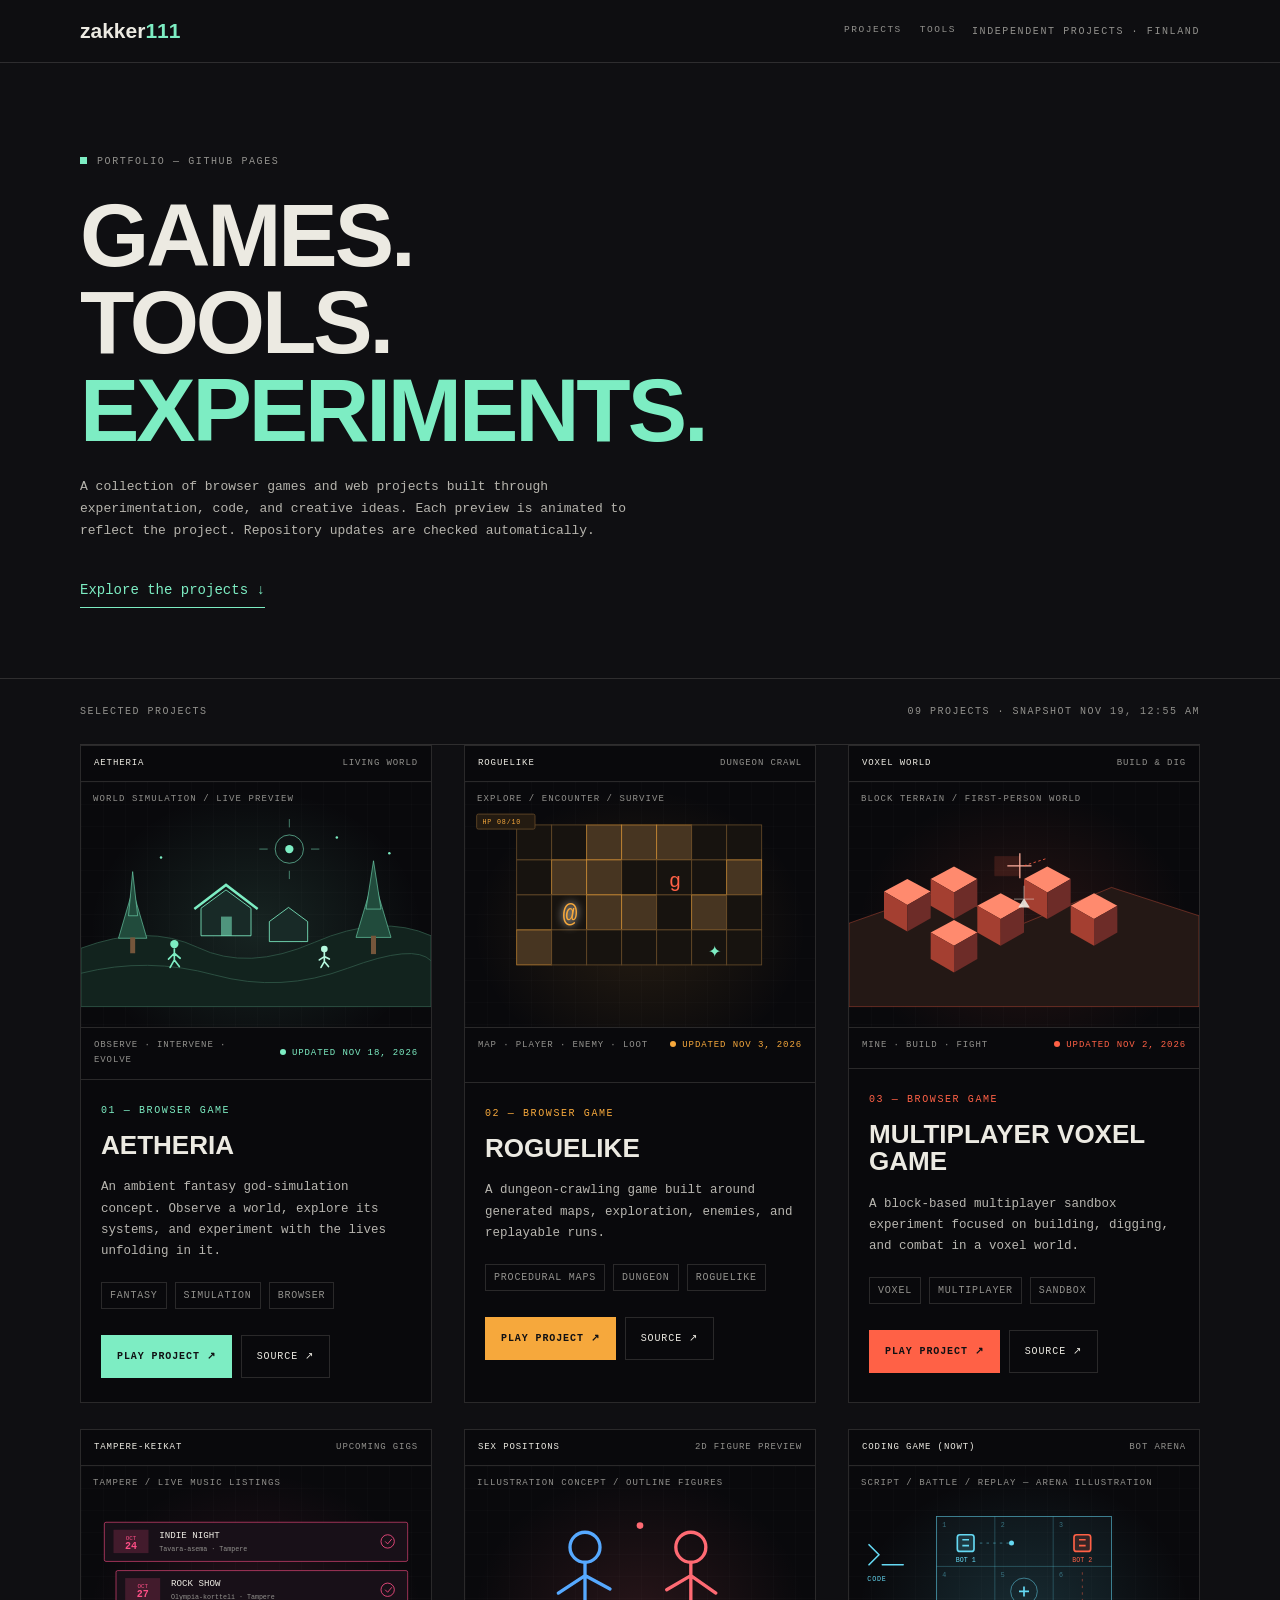
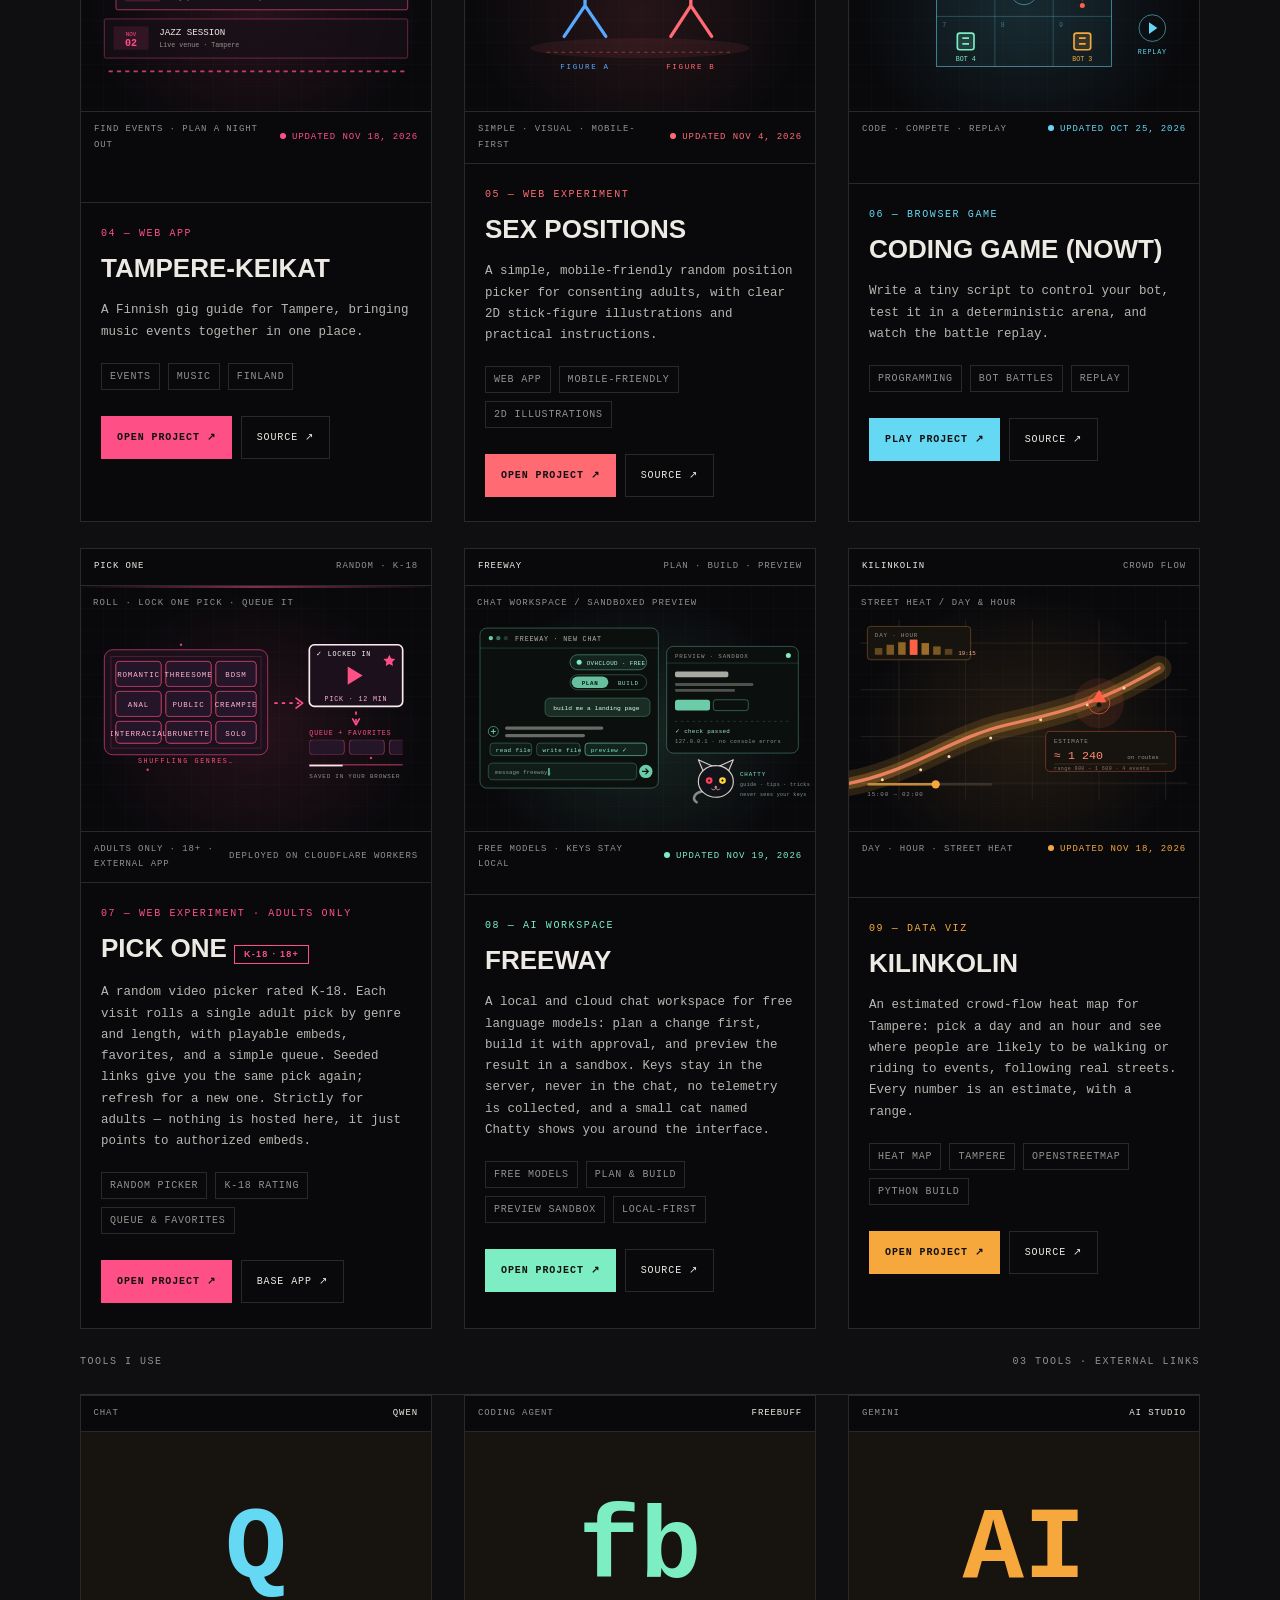
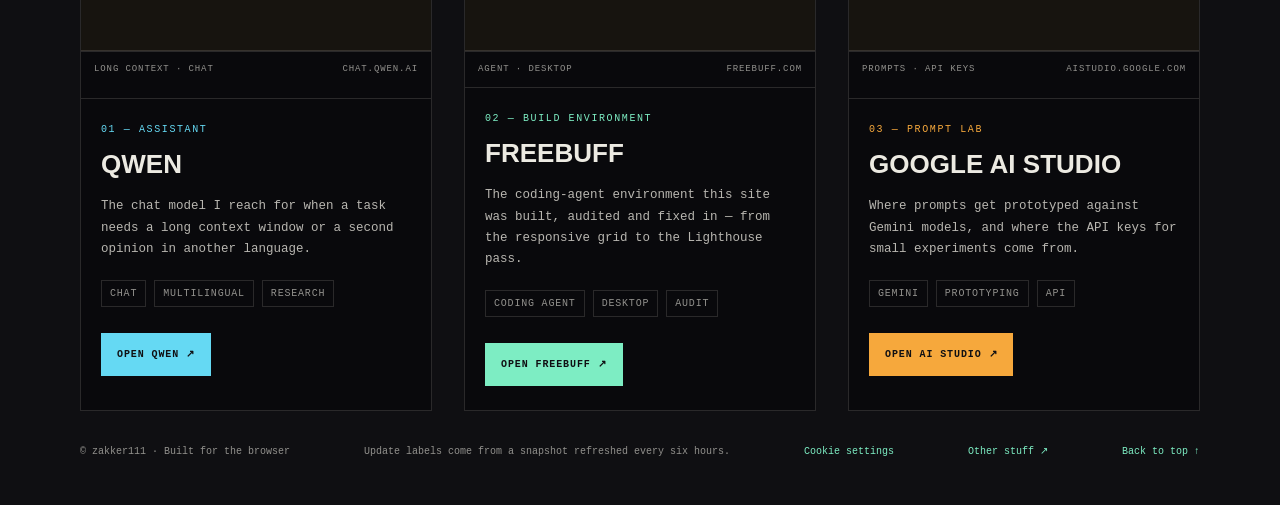
==== commit fc4f2849: "Give the stacked project cards a row gap and an accent border on hover" ====
--- a/index.html
+++ b/index.html
@@ -258,6 +258,9 @@
 .card-grid>article.project{grid-template-columns:minmax(0,1fr);gap:0;align-items:stretch;padding:0;border:1px solid var(--line);background:var(--panel);overflow:hidden}
 .card-grid>article.project .preview{order:0;border:0;border-bottom:1px solid var(--line)}
 .card-grid>article.project .project-info{order:1;padding:22px 20px 24px}
+.card-grid{row-gap:26px}
+.card-grid>article.project{border-color:var(--line);transition:border-color .25s}
+.card-grid>article.project:hover{border-color:var(--accent)}
 </style>
 </head>
 <body>
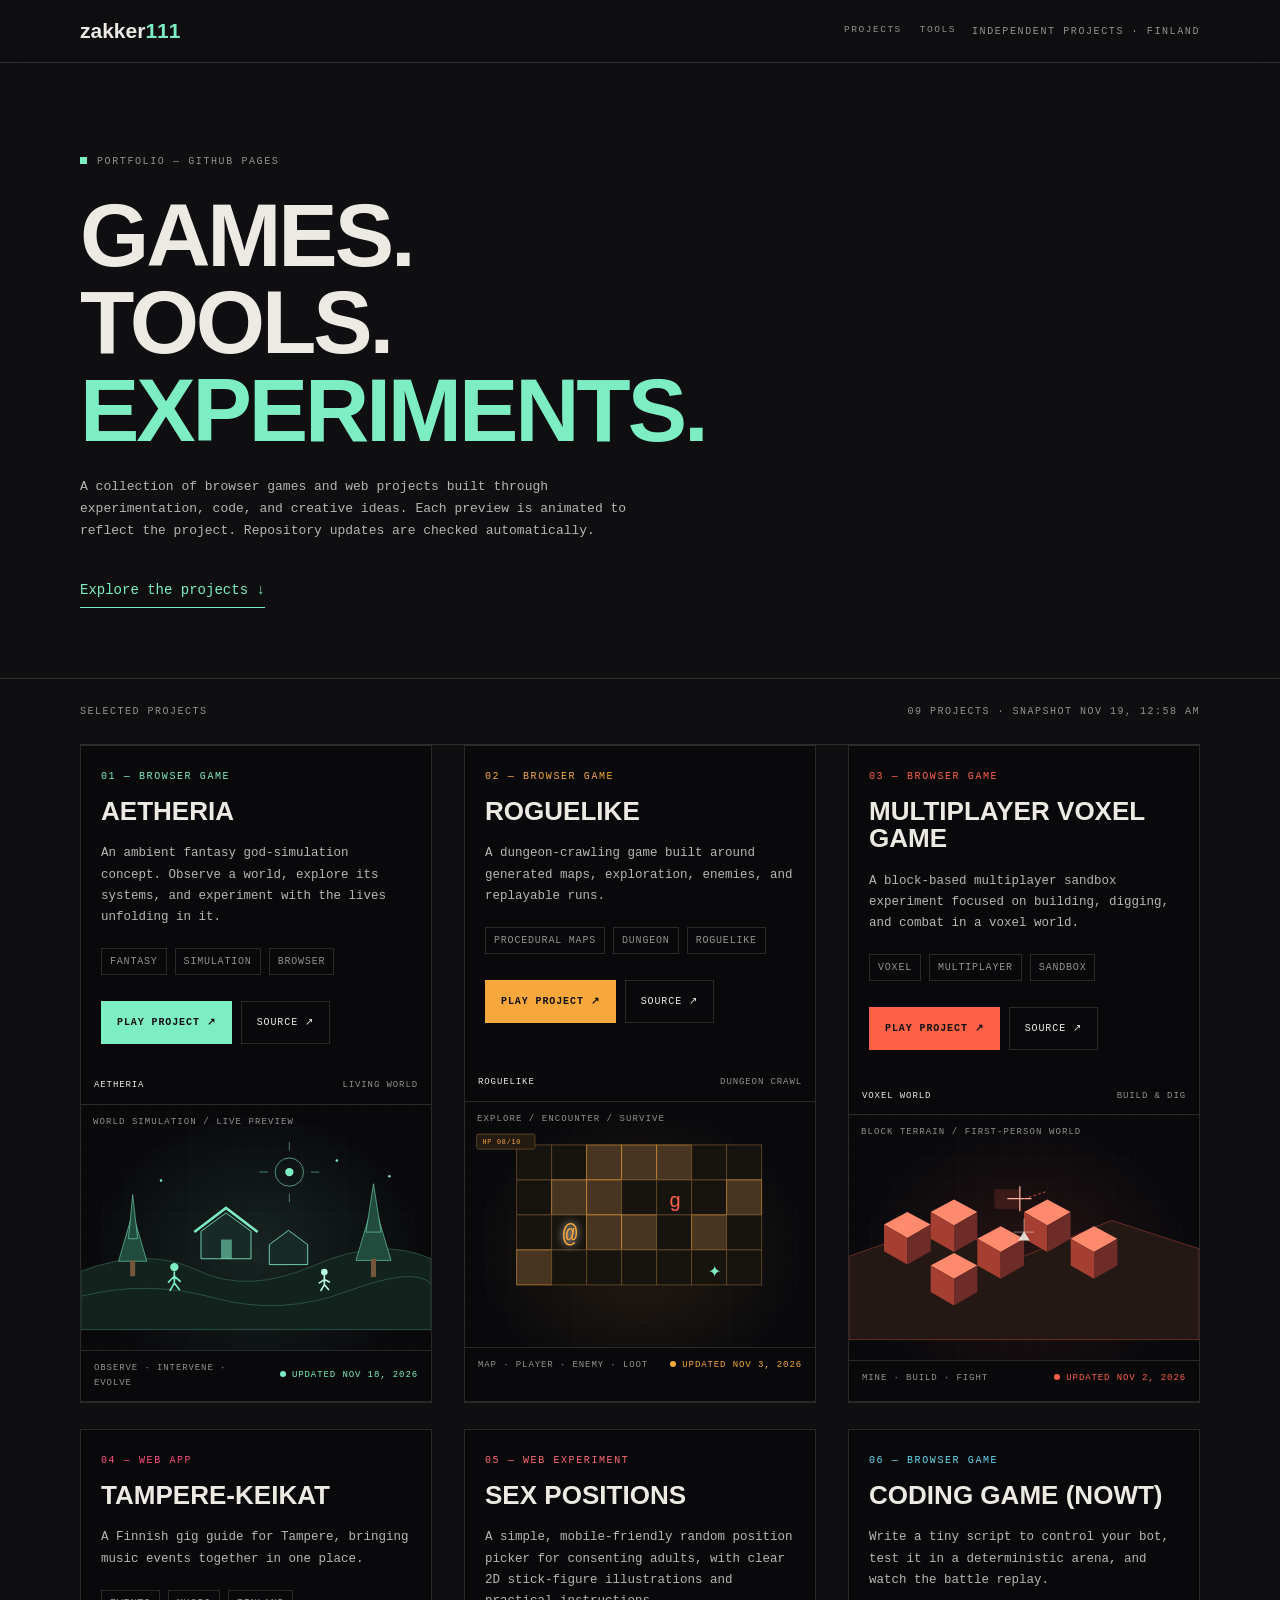
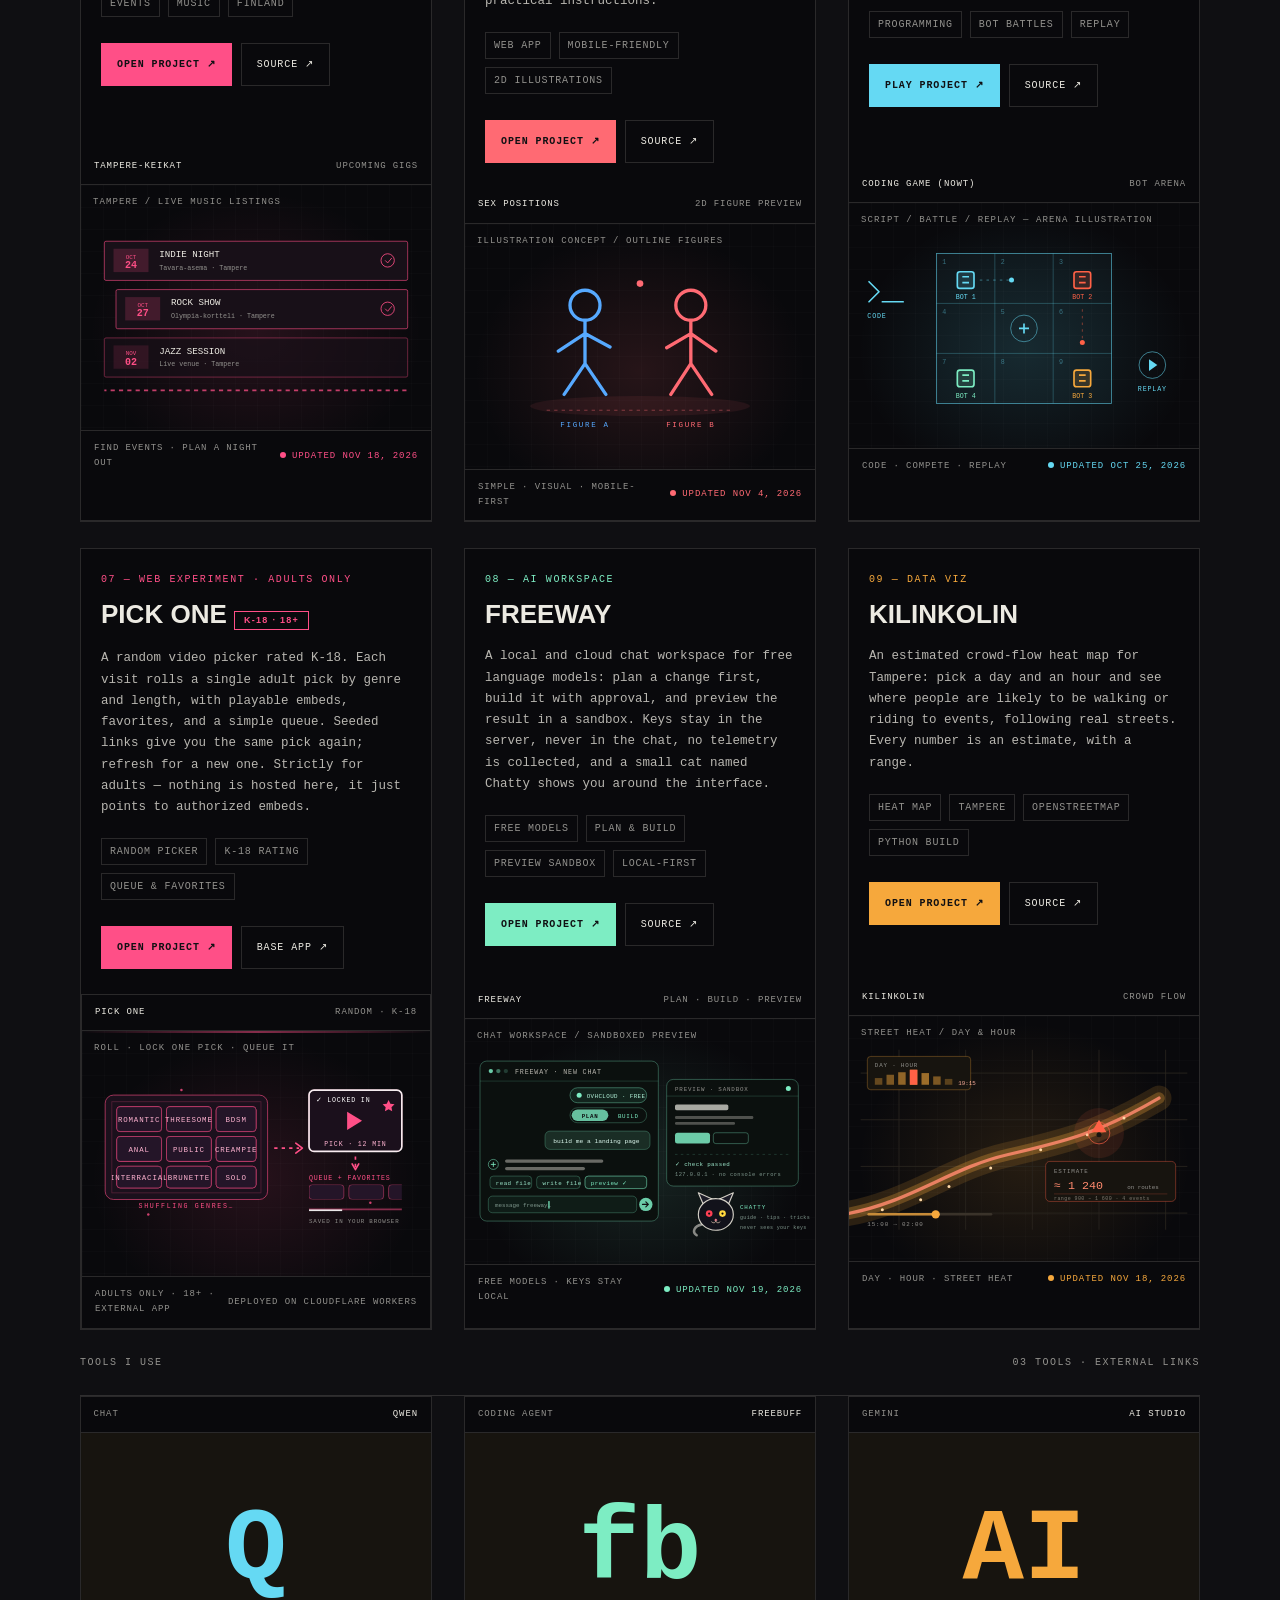
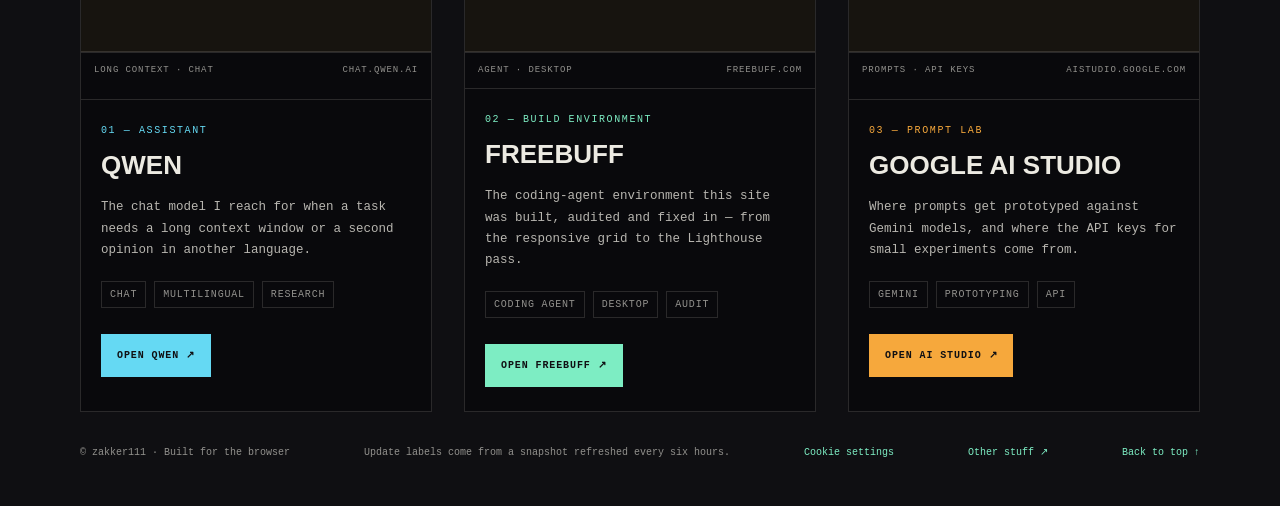
==== commit c947c634: "Fold stacked-card rules into the original .project/.preview styles" ====
--- a/index.html
+++ b/index.html
@@ -227,16 +227,18 @@
 
 :root{--bg:#0f0f12;--panel:#09090c;--ink:#eceae2;--dim:#92918d;--line:rgba(236,234,226,.14);--mint:#7dedc3;--amber:#f6a83c;--coral:#ff6146;--pink:#ff4f87;--red:#ff6a73;--cyan:#65d9f3;--mono:"IBM Plex Mono",ui-monospace,SFMono-Regular,Menlo,Consolas,"Liberation Mono",monospace;--display:"Syne","Arial Black","Helvetica Neue",Arial,sans-serif}
 *{box-sizing:border-box}html{scroll-behavior:smooth}body{margin:0;background:var(--bg);color:var(--ink);font:14px/1.7 var(--mono)}a{color:inherit}a:focus-visible{outline:2px solid var(--mint);outline-offset:4px}.wrap{width:min(1120px,calc(100% - 40px));margin:auto}
-.card-grid{display:grid;grid-template-columns:1fr;gap:0 32px;width:100%}
+.card-grid{display:grid;grid-template-columns:1fr;gap:26px 32px;width:100%}
 .card-grid>article{width:min(100%,560px);margin:0 auto;justify-self:start}
 @media(min-width:761px){.card-grid{grid-template-columns:repeat(2,minmax(0,1fr))}.card-grid>article{width:min(100%,440px)}}
 @media(min-width:1080px){.card-grid{grid-template-columns:repeat(3,minmax(0,1fr))}.card-grid>article{width:min(100%,360px)}}
 .hero .wrap,.project-info{container-type:inline-size}
+
+.project-info{padding:22px 20px 24px}
 header{position:sticky;top:0;z-index:10;background:rgba(15,15,18,.92);backdrop-filter:blur(12px);border-bottom:1px solid var(--line)}.nav{min-height:62px;display:flex;align-items:center;justify-content:space-between;gap:16px}.brand{font:800 21px var(--display);text-decoration:none}.brand span{color:var(--mint)}.nav-note,.kicker,.number,.tag{color:var(--dim);font-size:10px;letter-spacing:.16em;text-transform:uppercase}
 .hero{min-height:400px;padding:90px 0 70px;display:flex;flex-direction:column;justify-content:center;border-bottom:1px solid var(--line)}.kicker:before{content:"";display:inline-block;width:7px;height:7px;background:var(--mint);margin-right:10px}h1{max-width:100%;margin:22px 0;font-weight:800;font-family:var(--display);line-height:.98;letter-spacing:-.035em;text-transform:uppercase;overflow-wrap:break-word;font-size:clamp(19px,6.3vw,66px);font-size:clamp(19px,7.95cqw,90px)}h1 span{color:var(--mint)}.intro{max-width:560px;color:#b6b4ad;font-size:13px}.hero-link{display:inline-block;margin-top:24px;width:fit-content;color:var(--mint);text-decoration:none;border-bottom:1px solid var(--mint);padding-bottom:4px}
-.section-head{display:flex;justify-content:space-between;gap:12px;padding:24px 0;border-bottom:1px solid var(--line);color:var(--dim);font-size:10px;letter-spacing:.15em;text-transform:uppercase}.project{--accent:var(--mint);display:grid;grid-template-columns:1fr .9fr;gap:clamp(28px,5vw,65px);align-items:center;padding:60px 0;border-bottom:1px solid var(--line);animation:appear .7s both}.project:nth-child(even) .preview{order:-1}.project:nth-child(1){animation-delay:.04s}.project:nth-child(2){animation-delay:.08s}.project:nth-child(3){animation-delay:.12s}.project:nth-child(4){animation-delay:.16s}.project:nth-child(5){animation-delay:.20s}.project:nth-child(6){animation-delay:.24s}.project:nth-child(7){animation-delay:.28s}.project:nth-child(8){animation-delay:.32s}.project:nth-child(9){animation-delay:.36s}.project:nth-child(10){animation-delay:.40s}@keyframes appear{from{opacity:0;transform:translateY(12px)}to{opacity:1;transform:translateY(0)}}
+.section-head{display:flex;justify-content:space-between;gap:12px;padding:24px 0;border-bottom:1px solid var(--line);color:var(--dim);font-size:10px;letter-spacing:.15em;text-transform:uppercase}.project{--accent:var(--mint);display:grid;grid-template-columns:minmax(0,1fr);gap:0;align-items:stretch;padding:0;border:1px solid var(--line);background:var(--panel);overflow:hidden;animation:appear .7s both;transition:border-color .25s}.project:nth-child(1){animation-delay:.04s}.project:nth-child(2){animation-delay:.08s}.project:nth-child(3){animation-delay:.12s}.project:nth-child(4){animation-delay:.16s}.project:nth-child(5){animation-delay:.20s}.project:nth-child(6){animation-delay:.24s}.project:nth-child(7){animation-delay:.28s}.project:nth-child(8){animation-delay:.32s}.project:nth-child(9){animation-delay:.36s}.project:nth-child(10){animation-delay:.40s}@keyframes appear{from{opacity:0;transform:translateY(12px)}to{opacity:1;transform:translateY(0)}}
 .number{color:var(--accent)}h2{margin:13px 0 18px;font-weight:800;font-family:var(--display);line-height:1.05;text-transform:uppercase;overflow-wrap:break-word;font-size:clamp(18px,6.2vw,40px);font-size:clamp(18px,8.4cqw,46px)}.description{max-width:490px;color:#b8b6b0;font-size:12.5px}.tags{display:flex;flex-wrap:wrap;gap:8px;margin-top:20px}.tag{border:1px solid var(--line);padding:4px 8px;letter-spacing:.08em}.actions{display:flex;flex-wrap:wrap;gap:9px;margin-top:26px}.btn{display:inline-flex;justify-content:center;align-items:center;gap:8px;padding:12px 15px;border:1px solid var(--line);color:var(--ink);text-decoration:none;font-size:10px;letter-spacing:.09em;text-transform:uppercase;transition:.2s ease}.btn.primary{background:var(--accent);border-color:var(--accent);color:#101013;font-weight:600}.btn:hover{border-color:var(--accent);transform:translateY(-2px)}.btn.primary:hover{background:var(--ink);border-color:var(--ink)}
-.preview{min-width:0;border:1px solid var(--line);background:var(--panel);transition:border-color .25s}.project:hover .preview{border-color:var(--accent)}.preview-head,.preview-foot{display:flex;justify-content:space-between;gap:12px;padding:10px 13px;color:var(--dim);font-size:9px;letter-spacing:.1em;text-transform:uppercase}.preview-head{border-bottom:1px solid var(--line)}.preview-head strong{color:var(--ink);font-weight:500}.preview-foot{border-top:1px solid var(--line);align-items:center}.updated{color:var(--accent);white-space:nowrap}.update-dot{display:inline-block;width:6px;height:6px;border-radius:50%;background:var(--accent);margin-right:6px}.updated.changed .update-dot{animation:updatePulse 1s ease-in-out 5}@keyframes updatePulse{50%{transform:scale(2.1);box-shadow:0 0 12px var(--accent)}}
+.preview{min-width:0;border:0;border-bottom:1px solid var(--line);background:var(--panel);transition:border-color .25s}.project:hover{border-color:var(--accent)}.preview-head,.preview-foot{display:flex;justify-content:space-between;gap:12px;padding:10px 13px;color:var(--dim);font-size:9px;letter-spacing:.1em;text-transform:uppercase}.preview-head{border-bottom:1px solid var(--line)}.preview-head strong{color:var(--ink);font-weight:500}.preview-foot{border-top:1px solid var(--line);align-items:center}.updated{color:var(--accent);white-space:nowrap}.update-dot{display:inline-block;width:6px;height:6px;border-radius:50%;background:var(--accent);margin-right:6px}.updated.changed .update-dot{animation:updatePulse 1s ease-in-out 5}@keyframes updatePulse{50%{transform:scale(2.1);box-shadow:0 0 12px var(--accent)}}
 .art{position:relative;height:245px;overflow:hidden;background:radial-gradient(ellipse at 50% 60%,color-mix(in srgb,var(--accent) 12%,transparent),transparent 67%),#09090c}.art:before{content:"";position:absolute;inset:0;opacity:.45;background-image:linear-gradient(rgba(255,255,255,.035) 1px,transparent 1px),linear-gradient(90deg,rgba(255,255,255,.035) 1px,transparent 1px);background-size:22px 22px}
 .art svg{position:absolute;inset:0;width:100%;height:100%;overflow:visible}.art .label{position:absolute;left:12px;top:10px;color:var(--dim);font-size:9px;letter-spacing:.12em;text-transform:uppercase;z-index:2}
 .k18-frame{border:1px solid var(--line);background:var(--panel);transition:border-color .25s}.project:hover .k18-frame{border-color:var(--accent)}.k18-corner{position:absolute;width:16px;height:16px;border:2px solid var(--accent);z-index:3;animation:k18glow 2.4s ease-in-out infinite}.k18-corner.tl{top:-2px;left:-2px;border-right:0;border-bottom:0}.k18-corner.tr{top:-2px;right:-2px;border-left:0;border-bottom:0;animation-delay:.6s}.k18-corner.bl{bottom:-2px;left:-2px;border-right:0;border-top:0;animation-delay:1.2s}.k18-corner.br{bottom:-2px;right:-2px;border-left:0;border-top:0;animation-delay:1.8s}@keyframes k18glow{0%,100%{opacity:.45;filter:drop-shadow(0 0 0 transparent)}50%{opacity:1;filter:drop-shadow(0 0 7px var(--accent))}}
@@ -245,7 +247,7 @@
 @keyframes drift{0%,100%{transform:translateY(0)}50%{transform:translateY(-7px)}}@keyframes blink{50%{opacity:.35}}@keyframes walk{to{transform:translateX(9px)}}@keyframes bob{50%{transform:translateY(-4px)}}@keyframes pulse{50%{opacity:.4;transform:scale(1.08)}}
 .world-ground{fill:#12231e;stroke:#315849;stroke-width:1}.tree{fill:#214b3c;stroke:#7dedc3;stroke-opacity:.65}.house{fill:#182a27;stroke:#7dedc3;stroke-width:1}.creature{fill:#7dedc3}.dungeon-wall{fill:#473521;stroke:#f6a83c;stroke-opacity:.65}.dungeon-floor{fill:#17130f;stroke:#654a28;stroke-width:1}.voxel-top{fill:#ff8a6e}.voxel-front{fill:#a43f31}.voxel-side{fill:#6d2c28}.stick{fill:none;stroke-linecap:round;stroke-linejoin:round;stroke-width:4}.gig-card{fill:#181018;stroke:#ff4f87;stroke-opacity:.7}.gig-line{stroke:#ff4f87;stroke-width:2;opacity:.75}
 footer{padding:32px 0 45px;color:var(--dim);font-size:10px}.footer-inner{display:flex;justify-content:space-between;flex-wrap:wrap;gap:12px}footer a,footer .footer-btn{color:var(--mint);text-decoration:none}.footer-btn{background:none;border:0;padding:0;font:inherit;cursor:pointer;letter-spacing:inherit}.footer-btn:hover,.footer-btn:focus-visible{text-decoration:underline}
-@media(max-width:760px){.hero{min-height:350px;padding:70px 0 50px}.project{grid-template-columns:1fr;padding:44px 0;gap:24px}.project:nth-child(even) .preview{order:0}.art{height:215px}.actions .btn{flex:1 1 130px}.nav-note{font-size:8px}}
+@media(max-width:760px){.hero{min-height:350px;padding:70px 0 50px}.project{grid-template-columns:1fr;padding:0;gap:0}.art{height:215px}.actions .btn{flex:1 1 130px}.nav-note{font-size:8px}}
 @media(prefers-reduced-motion:reduce){*,*:before,*:after{animation-duration:.01ms!important;animation-iteration-count:1!important;scroll-behavior:auto!important;transition-duration:.01ms!important}}
 .nav-links{display:flex;gap:18px;margin-left:auto}
 .nav-links a{font-size:9.5px;letter-spacing:.16em;text-transform:uppercase;text-decoration:none;color:var(--dim);padding:3px 0;border-bottom:1px solid transparent}
@@ -254,13 +256,7 @@
 .tool .monogram svg{display:block;width:100%;height:100%}
 @media(max-width:520px){.nav-note{display:none}.nav-links{gap:14px;margin-left:0}}
 
-/* Big card look inside the grid: preview on top, text underneath */
-.card-grid>article.project{grid-template-columns:minmax(0,1fr);gap:0;align-items:stretch;padding:0;border:1px solid var(--line);background:var(--panel);overflow:hidden}
-.card-grid>article.project .preview{order:0;border:0;border-bottom:1px solid var(--line)}
-.card-grid>article.project .project-info{order:1;padding:22px 20px 24px}
-.card-grid{row-gap:26px}
-.card-grid>article.project{border-color:var(--line);transition:border-color .25s}
-.card-grid>article.project:hover{border-color:var(--accent)}
+
 </style>
 </head>
 <body>
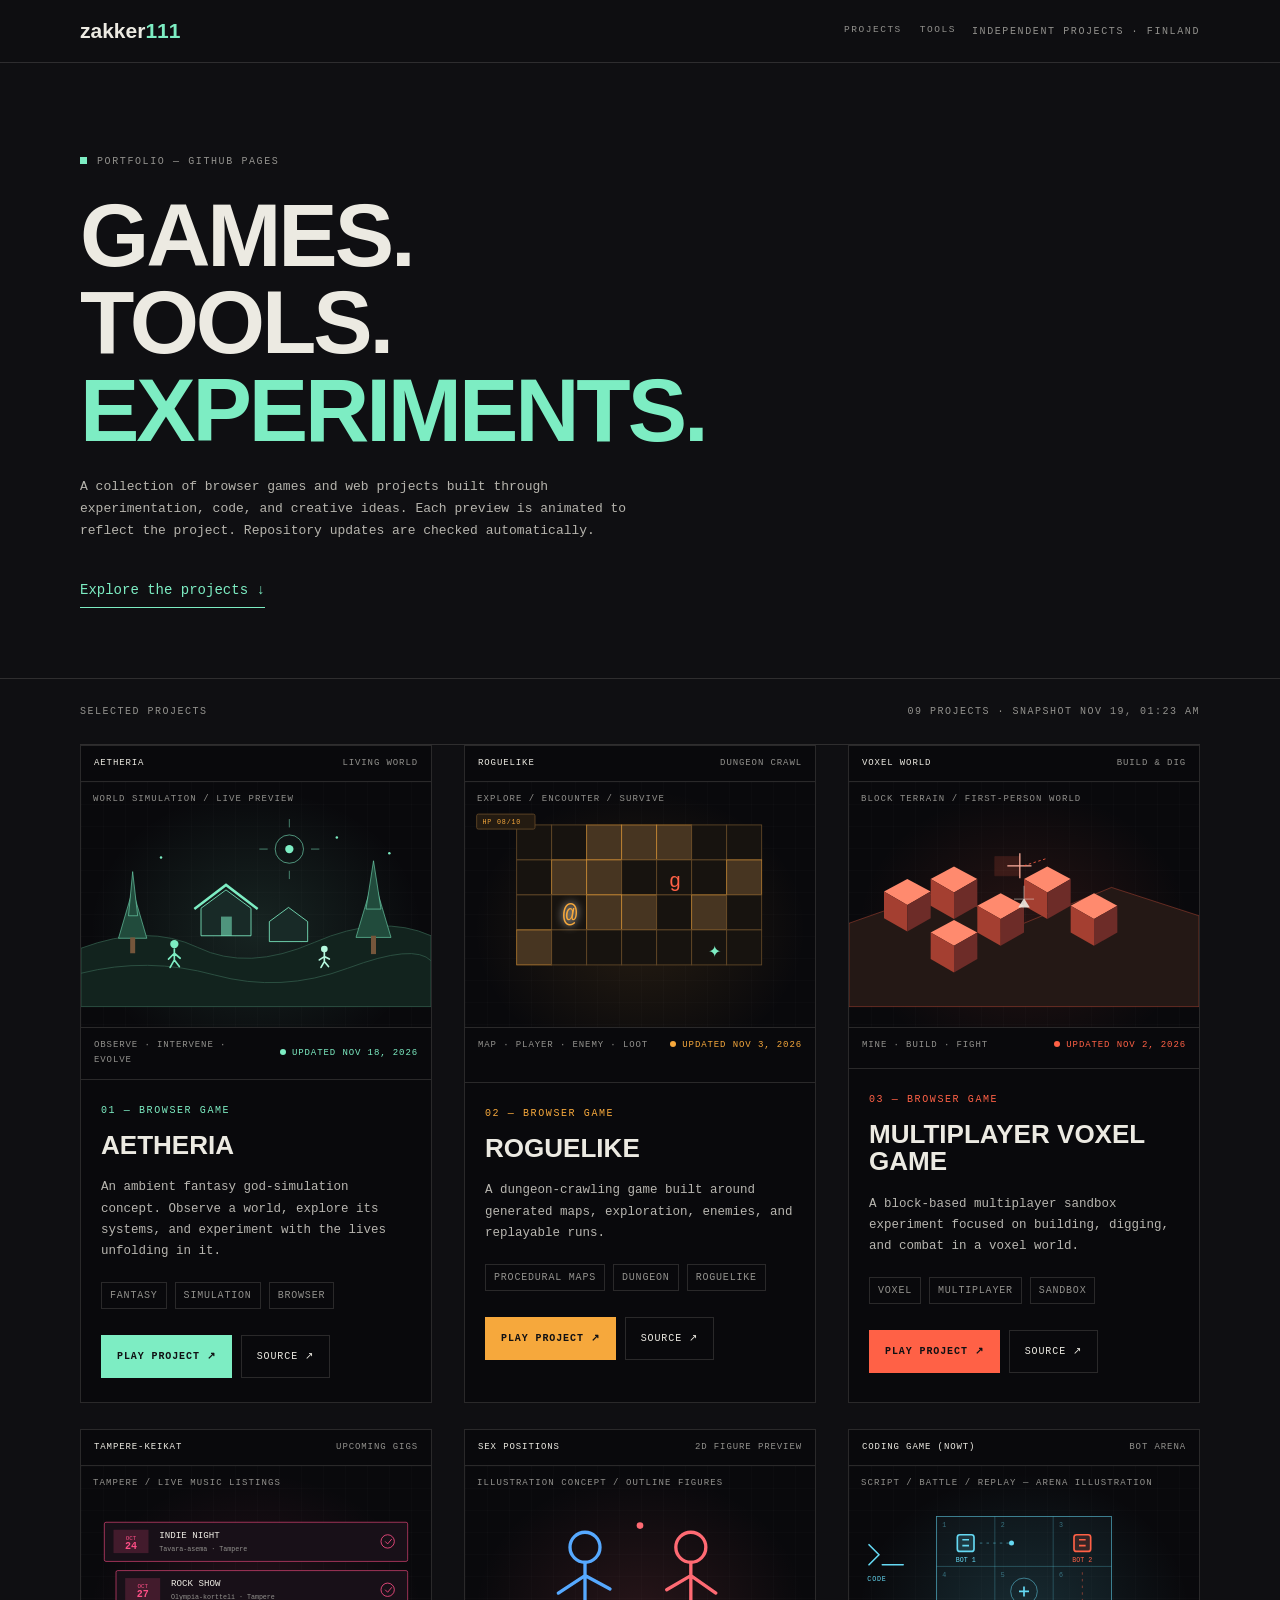
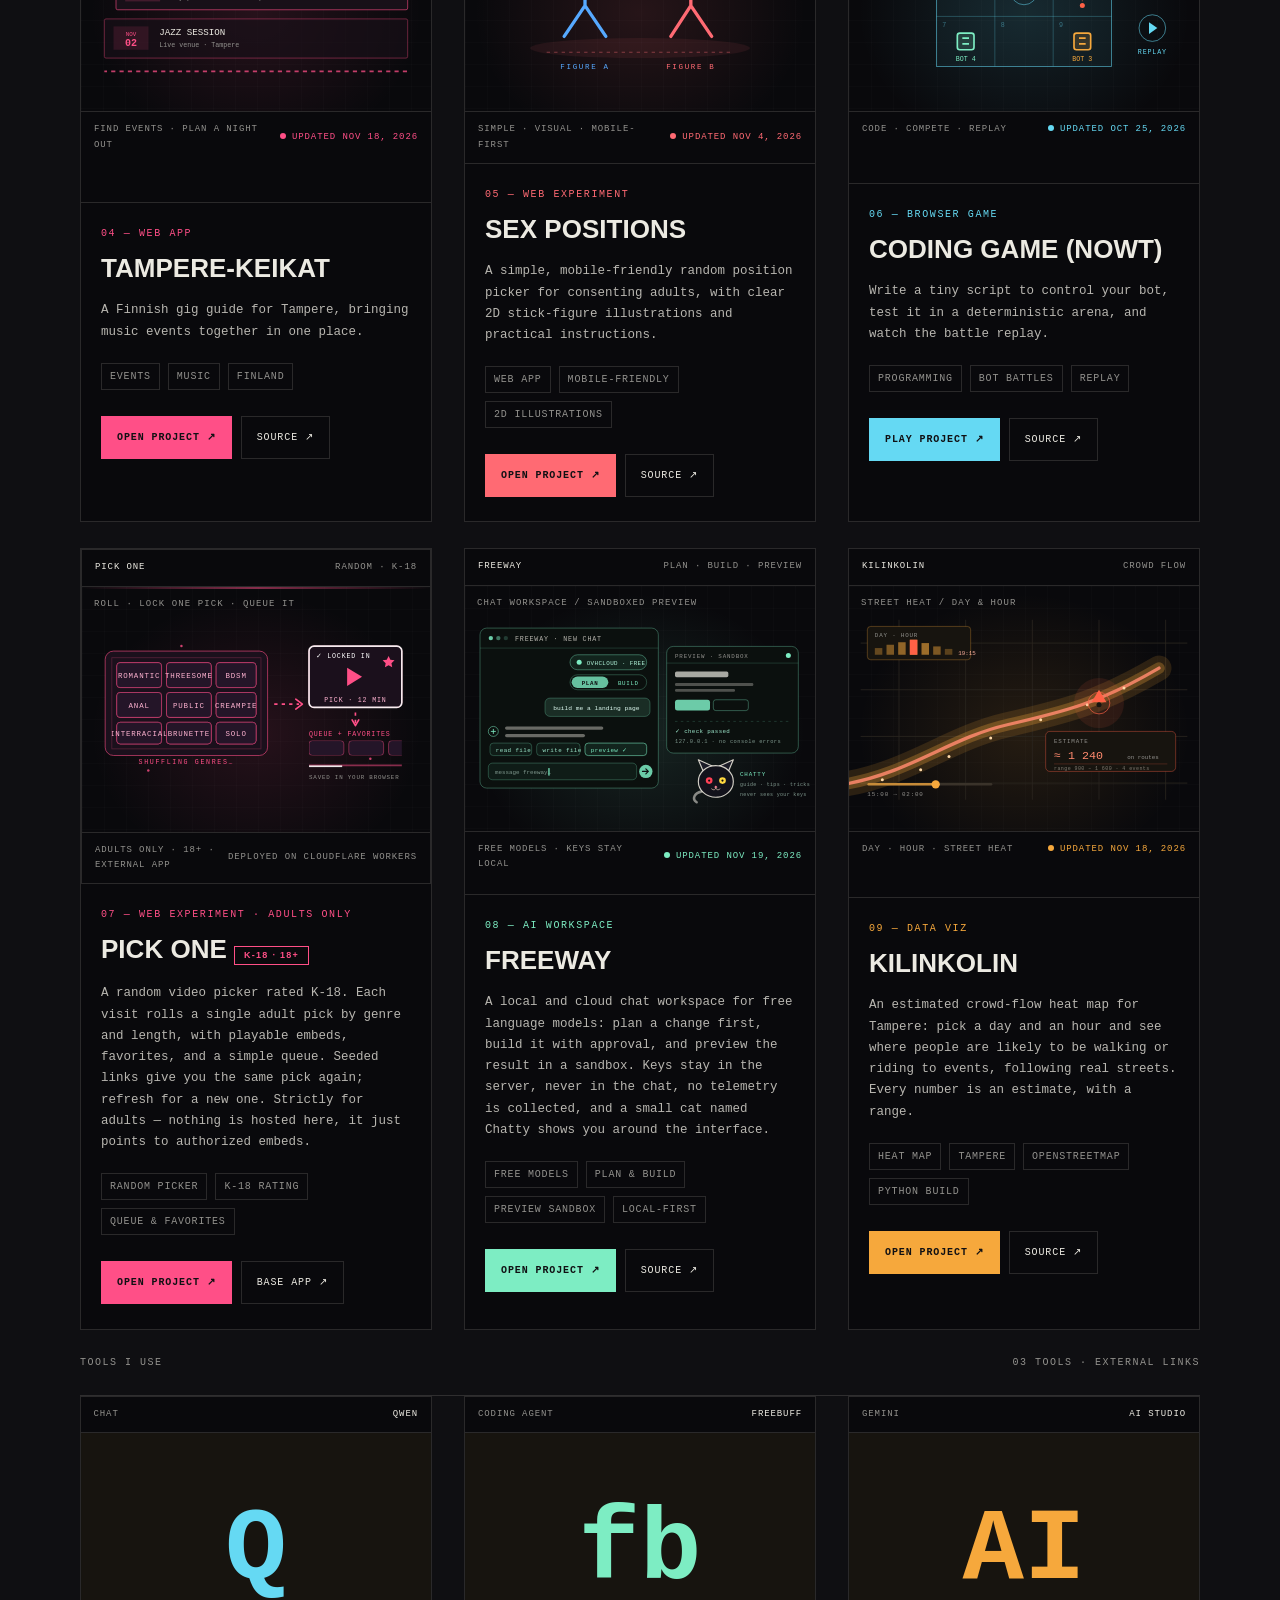
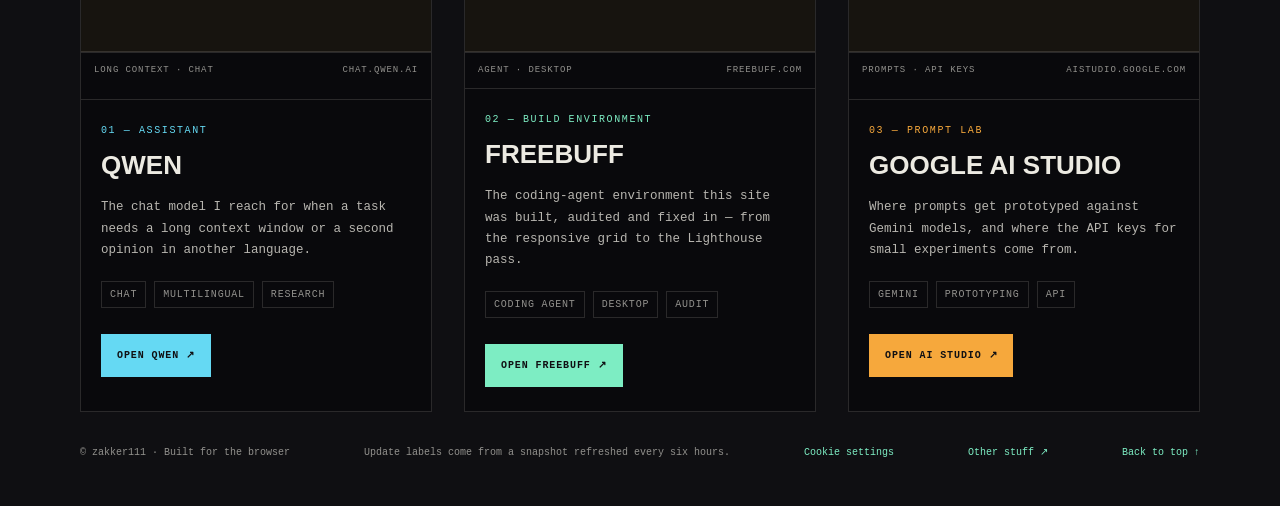
==== commit 67ffd60f: "Restore preview-on-top order after folding CSS" ====
--- a/index.html
+++ b/index.html
@@ -233,12 +233,12 @@
 @media(min-width:1080px){.card-grid{grid-template-columns:repeat(3,minmax(0,1fr))}.card-grid>article{width:min(100%,360px)}}
 .hero .wrap,.project-info{container-type:inline-size}
 
-.project-info{padding:22px 20px 24px}
+.project-info{padding:22px 20px 24px;order:1}
 header{position:sticky;top:0;z-index:10;background:rgba(15,15,18,.92);backdrop-filter:blur(12px);border-bottom:1px solid var(--line)}.nav{min-height:62px;display:flex;align-items:center;justify-content:space-between;gap:16px}.brand{font:800 21px var(--display);text-decoration:none}.brand span{color:var(--mint)}.nav-note,.kicker,.number,.tag{color:var(--dim);font-size:10px;letter-spacing:.16em;text-transform:uppercase}
 .hero{min-height:400px;padding:90px 0 70px;display:flex;flex-direction:column;justify-content:center;border-bottom:1px solid var(--line)}.kicker:before{content:"";display:inline-block;width:7px;height:7px;background:var(--mint);margin-right:10px}h1{max-width:100%;margin:22px 0;font-weight:800;font-family:var(--display);line-height:.98;letter-spacing:-.035em;text-transform:uppercase;overflow-wrap:break-word;font-size:clamp(19px,6.3vw,66px);font-size:clamp(19px,7.95cqw,90px)}h1 span{color:var(--mint)}.intro{max-width:560px;color:#b6b4ad;font-size:13px}.hero-link{display:inline-block;margin-top:24px;width:fit-content;color:var(--mint);text-decoration:none;border-bottom:1px solid var(--mint);padding-bottom:4px}
 .section-head{display:flex;justify-content:space-between;gap:12px;padding:24px 0;border-bottom:1px solid var(--line);color:var(--dim);font-size:10px;letter-spacing:.15em;text-transform:uppercase}.project{--accent:var(--mint);display:grid;grid-template-columns:minmax(0,1fr);gap:0;align-items:stretch;padding:0;border:1px solid var(--line);background:var(--panel);overflow:hidden;animation:appear .7s both;transition:border-color .25s}.project:nth-child(1){animation-delay:.04s}.project:nth-child(2){animation-delay:.08s}.project:nth-child(3){animation-delay:.12s}.project:nth-child(4){animation-delay:.16s}.project:nth-child(5){animation-delay:.20s}.project:nth-child(6){animation-delay:.24s}.project:nth-child(7){animation-delay:.28s}.project:nth-child(8){animation-delay:.32s}.project:nth-child(9){animation-delay:.36s}.project:nth-child(10){animation-delay:.40s}@keyframes appear{from{opacity:0;transform:translateY(12px)}to{opacity:1;transform:translateY(0)}}
 .number{color:var(--accent)}h2{margin:13px 0 18px;font-weight:800;font-family:var(--display);line-height:1.05;text-transform:uppercase;overflow-wrap:break-word;font-size:clamp(18px,6.2vw,40px);font-size:clamp(18px,8.4cqw,46px)}.description{max-width:490px;color:#b8b6b0;font-size:12.5px}.tags{display:flex;flex-wrap:wrap;gap:8px;margin-top:20px}.tag{border:1px solid var(--line);padding:4px 8px;letter-spacing:.08em}.actions{display:flex;flex-wrap:wrap;gap:9px;margin-top:26px}.btn{display:inline-flex;justify-content:center;align-items:center;gap:8px;padding:12px 15px;border:1px solid var(--line);color:var(--ink);text-decoration:none;font-size:10px;letter-spacing:.09em;text-transform:uppercase;transition:.2s ease}.btn.primary{background:var(--accent);border-color:var(--accent);color:#101013;font-weight:600}.btn:hover{border-color:var(--accent);transform:translateY(-2px)}.btn.primary:hover{background:var(--ink);border-color:var(--ink)}
-.preview{min-width:0;border:0;border-bottom:1px solid var(--line);background:var(--panel);transition:border-color .25s}.project:hover{border-color:var(--accent)}.preview-head,.preview-foot{display:flex;justify-content:space-between;gap:12px;padding:10px 13px;color:var(--dim);font-size:9px;letter-spacing:.1em;text-transform:uppercase}.preview-head{border-bottom:1px solid var(--line)}.preview-head strong{color:var(--ink);font-weight:500}.preview-foot{border-top:1px solid var(--line);align-items:center}.updated{color:var(--accent);white-space:nowrap}.update-dot{display:inline-block;width:6px;height:6px;border-radius:50%;background:var(--accent);margin-right:6px}.updated.changed .update-dot{animation:updatePulse 1s ease-in-out 5}@keyframes updatePulse{50%{transform:scale(2.1);box-shadow:0 0 12px var(--accent)}}
+.preview{min-width:0;border:0;border-bottom:1px solid var(--line);background:var(--panel);transition:border-color .25s;order:0}.project:hover{border-color:var(--accent)}.preview-head,.preview-foot{display:flex;justify-content:space-between;gap:12px;padding:10px 13px;color:var(--dim);font-size:9px;letter-spacing:.1em;text-transform:uppercase}.preview-head{border-bottom:1px solid var(--line)}.preview-head strong{color:var(--ink);font-weight:500}.preview-foot{border-top:1px solid var(--line);align-items:center}.updated{color:var(--accent);white-space:nowrap}.update-dot{display:inline-block;width:6px;height:6px;border-radius:50%;background:var(--accent);margin-right:6px}.updated.changed .update-dot{animation:updatePulse 1s ease-in-out 5}@keyframes updatePulse{50%{transform:scale(2.1);box-shadow:0 0 12px var(--accent)}}
 .art{position:relative;height:245px;overflow:hidden;background:radial-gradient(ellipse at 50% 60%,color-mix(in srgb,var(--accent) 12%,transparent),transparent 67%),#09090c}.art:before{content:"";position:absolute;inset:0;opacity:.45;background-image:linear-gradient(rgba(255,255,255,.035) 1px,transparent 1px),linear-gradient(90deg,rgba(255,255,255,.035) 1px,transparent 1px);background-size:22px 22px}
 .art svg{position:absolute;inset:0;width:100%;height:100%;overflow:visible}.art .label{position:absolute;left:12px;top:10px;color:var(--dim);font-size:9px;letter-spacing:.12em;text-transform:uppercase;z-index:2}
 .k18-frame{border:1px solid var(--line);background:var(--panel);transition:border-color .25s}.project:hover .k18-frame{border-color:var(--accent)}.k18-corner{position:absolute;width:16px;height:16px;border:2px solid var(--accent);z-index:3;animation:k18glow 2.4s ease-in-out infinite}.k18-corner.tl{top:-2px;left:-2px;border-right:0;border-bottom:0}.k18-corner.tr{top:-2px;right:-2px;border-left:0;border-bottom:0;animation-delay:.6s}.k18-corner.bl{bottom:-2px;left:-2px;border-right:0;border-top:0;animation-delay:1.2s}.k18-corner.br{bottom:-2px;right:-2px;border-left:0;border-top:0;animation-delay:1.8s}@keyframes k18glow{0%,100%{opacity:.45;filter:drop-shadow(0 0 0 transparent)}50%{opacity:1;filter:drop-shadow(0 0 7px var(--accent))}}
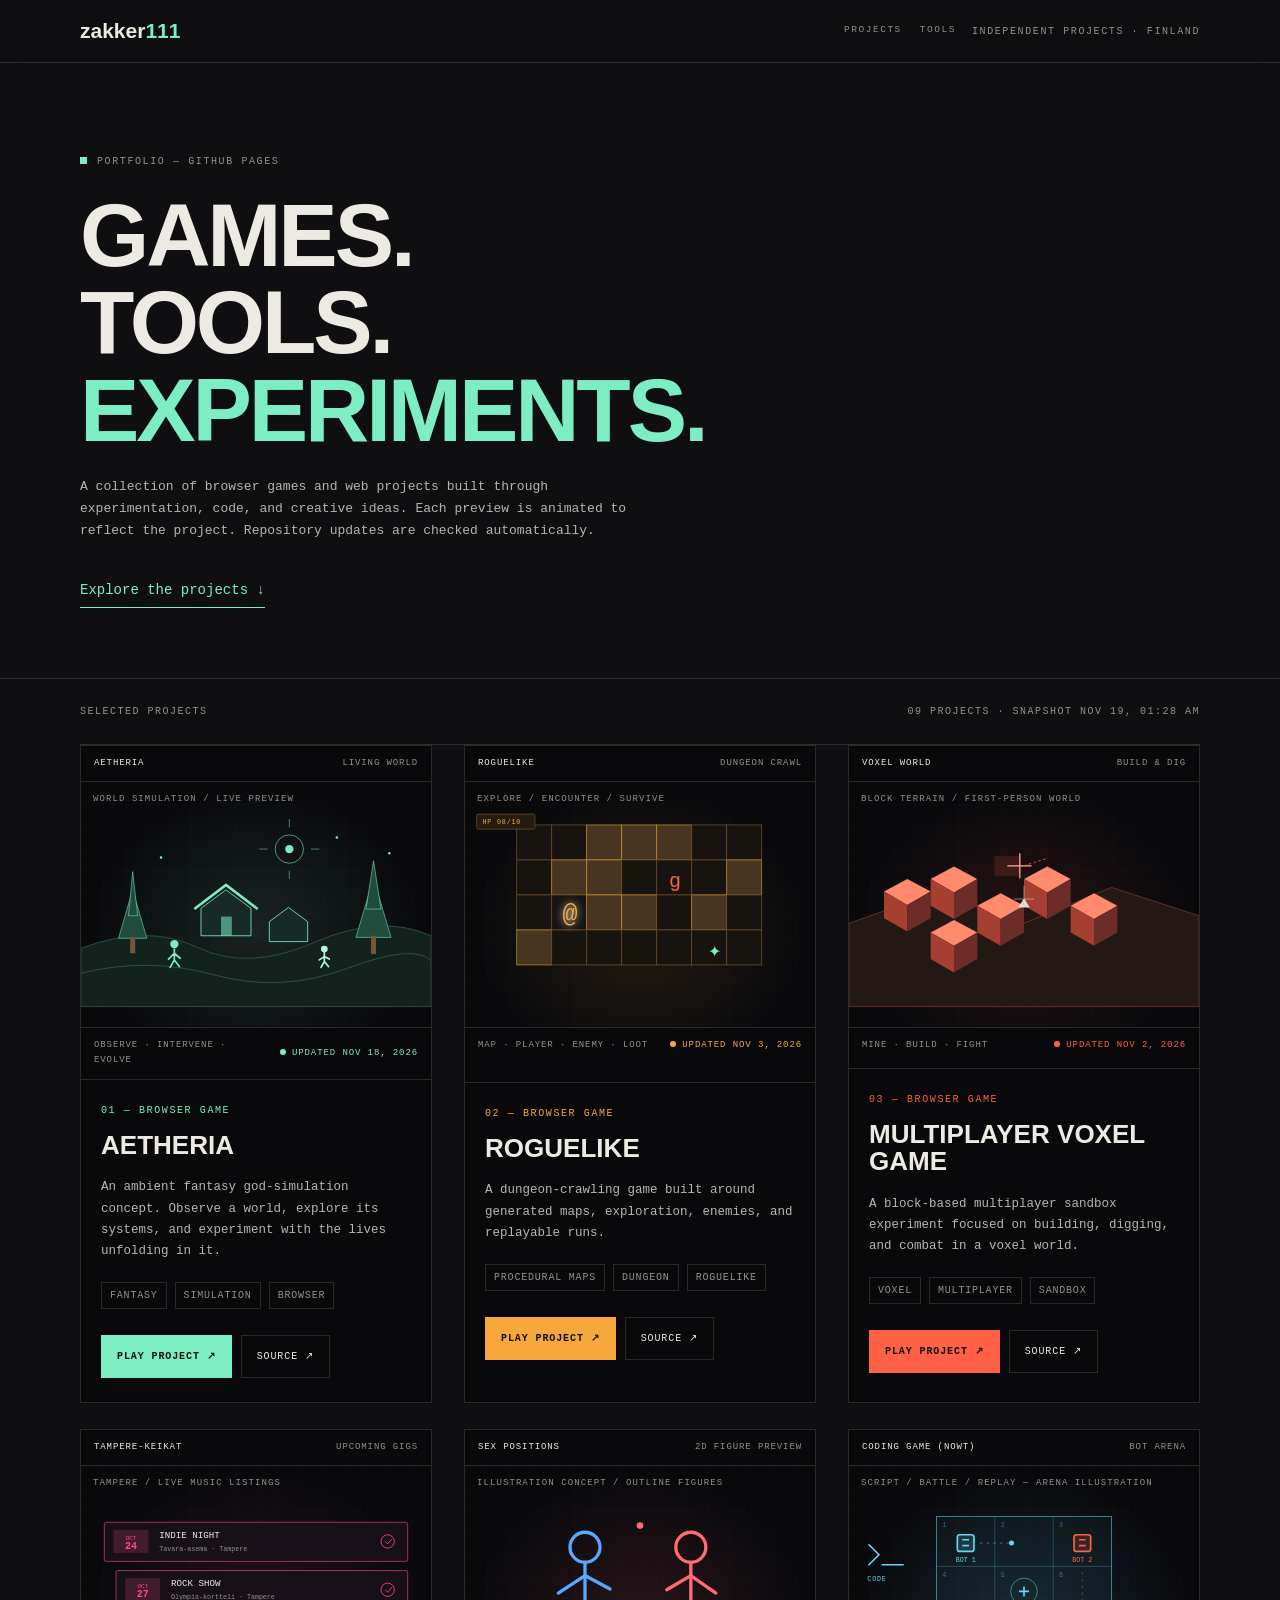
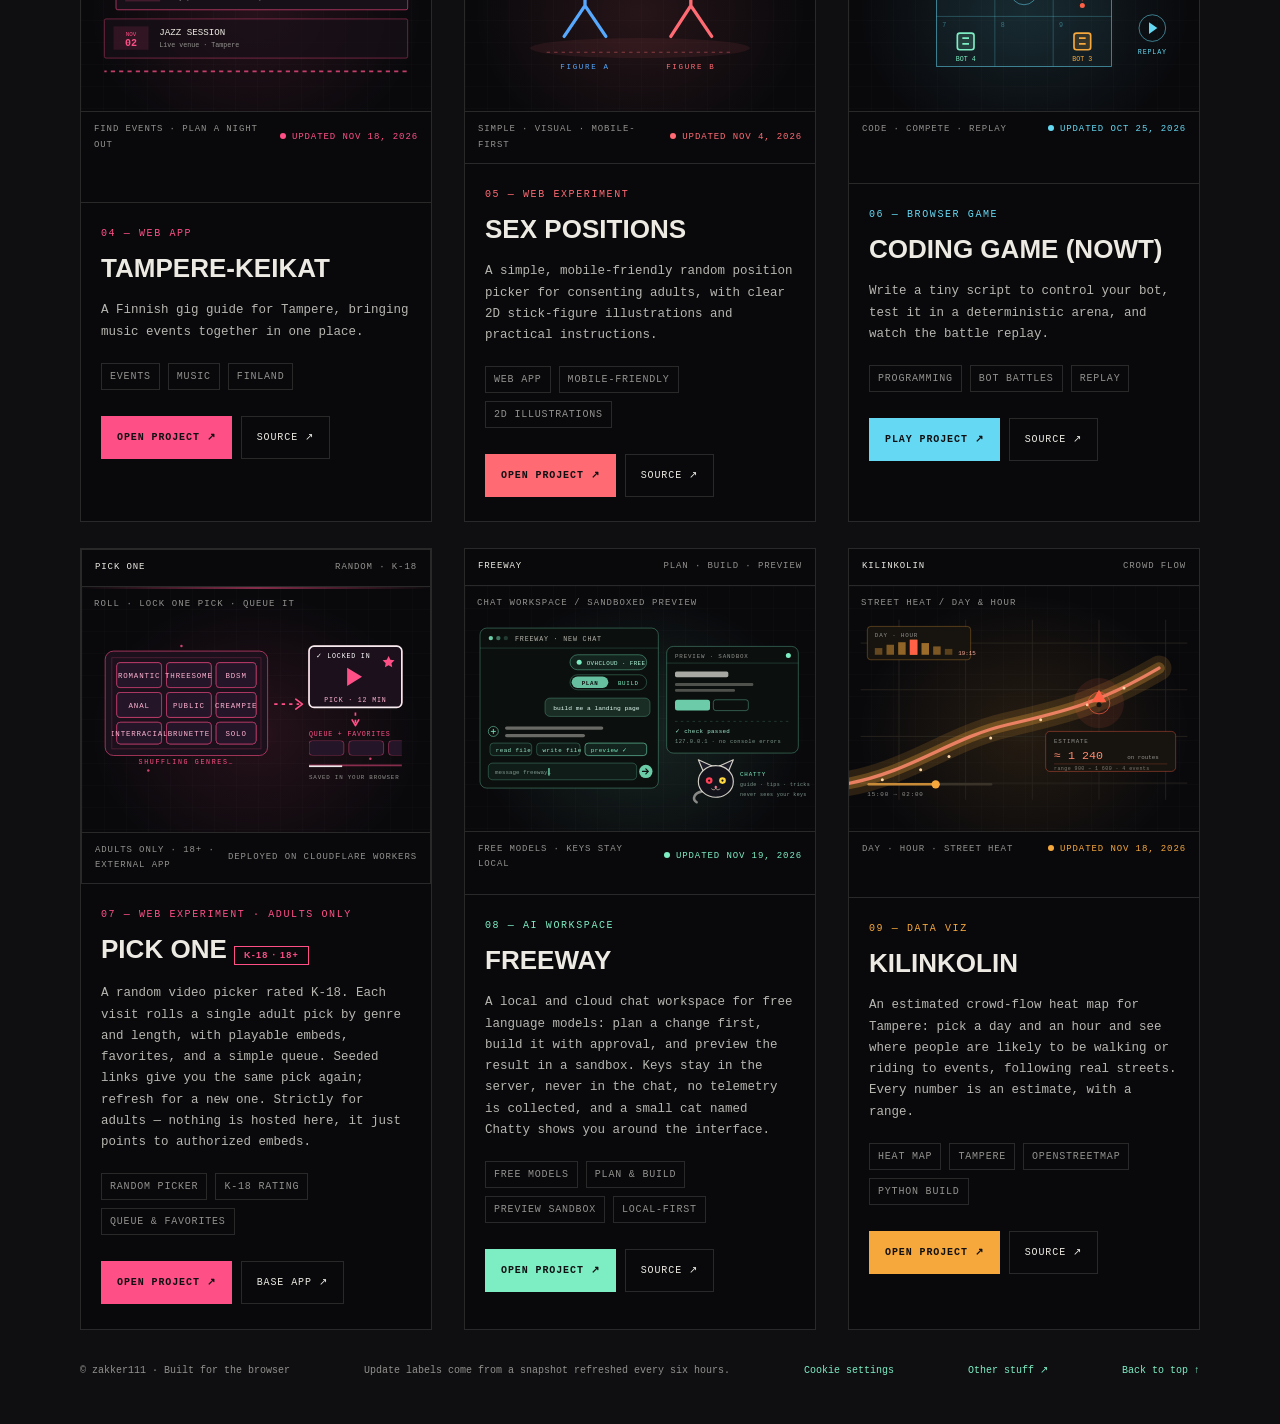
==== commit 68a6c592: "Move the Tools section to its own tools.html page" ====
--- a/index.html
+++ b/index.html
@@ -260,7 +260,7 @@
 </style>
 </head>
 <body>
-<header><div class="wrap nav"><a class="brand" href="#top">zakker<span>111</span></a><nav class="nav-links" aria-label="Sections"><a href="#projects">Projects</a><a href="#tools">Tools</a></nav><div class="nav-note">Independent projects · Finland</div></div></header>
+<header><div class="wrap nav"><a class="brand" href="#top">zakker<span>111</span></a><nav class="nav-links" aria-label="Sections"><a href="#projects">Projects</a><a href="tools.html">Tools</a></nav><div class="nav-note">Independent projects · Finland</div></div></header>
 <main id="top">
 <section class="hero"><div class="wrap"><div class="kicker">Portfolio — GitHub Pages</div><h1>Games.<br>Tools.<br><span>Experiments.</span></h1><p class="intro">A collection of browser games and web projects built through experimentation, code, and creative ideas. Each preview is animated to reflect the project. Repository updates are checked automatically.</p><a class="hero-link" href="#projects">Explore the projects ↓</a></div></section>
 <section id="projects" style="scroll-margin-top:80px"><div class="wrap">
@@ -435,53 +435,6 @@
 </div>
 </div></section>
 
-<section id="tools" style="scroll-margin-top:80px"><div class="wrap">
-<div class="section-head"><span>Tools I use</span><span>03 tools · external links</span></div>
-<div class="card-grid tools-grid">
-<article class="project tool" style="--accent:var(--cyan)">
-<div class="preview">
-<div class="preview-head"><span>Chat</span><strong>QWEN</strong></div>
-<div class="monogram"><svg viewBox="0 0 320 200" role="img" aria-label="Qwen monogram"><rect width="320" height="200" fill="#17140f"/><text x="160" y="133" text-anchor="middle" font-family="ui-monospace,SFMono-Regular,Menlo,monospace" font-size="94" font-weight="800" fill="var(--accent)">Q</text></svg></div>
-<div class="preview-foot"><span>Long context · chat</span><span>chat.qwen.ai</span></div>
-</div>
-<div class="project-info">
-<div class="number">01 — Assistant</div>
-<h2>Qwen</h2>
-<p class="description">The chat model I reach for when a task needs a long context window or a second opinion in another language.</p>
-<div class="tags"><span class="tag">Chat</span><span class="tag">Multilingual</span><span class="tag">Research</span></div>
-<div class="actions"><a class="btn primary" href="https://chat.qwen.ai/" target="_blank" rel="noopener">Open Qwen ↗</a></div>
-</div>
-</article>
-<article class="project tool" style="--accent:var(--mint)">
-<div class="preview">
-<div class="preview-head"><span>Coding agent</span><strong>FREEBUFF</strong></div>
-<div class="monogram"><svg viewBox="0 0 320 200" role="img" aria-label="Freebuff monogram"><rect width="320" height="200" fill="#17140f"/><text x="160" y="133" text-anchor="middle" font-family="ui-monospace,SFMono-Regular,Menlo,monospace" font-size="94" font-weight="800" fill="var(--accent)">fb</text></svg></div>
-<div class="preview-foot"><span>Agent · desktop</span><span>freebuff.com</span></div>
-</div>
-<div class="project-info">
-<div class="number">02 — Build environment</div>
-<h2>Freebuff</h2>
-<p class="description">The coding-agent environment this site was built, audited and fixed in — from the responsive grid to the Lighthouse pass.</p>
-<div class="tags"><span class="tag">Coding agent</span><span class="tag">Desktop</span><span class="tag">Audit</span></div>
-<div class="actions"><a class="btn primary" href="https://freebuff.com/" target="_blank" rel="noopener">Open Freebuff ↗</a></div>
-</div>
-</article>
-<article class="project tool" style="--accent:var(--amber)">
-<div class="preview">
-<div class="preview-head"><span>Gemini</span><strong>AI STUDIO</strong></div>
-<div class="monogram"><svg viewBox="0 0 320 200" role="img" aria-label="Google AI Studio monogram"><rect width="320" height="200" fill="#17140f"/><text x="160" y="133" text-anchor="middle" font-family="ui-monospace,SFMono-Regular,Menlo,monospace" font-size="94" font-weight="800" fill="var(--accent)">AI</text></svg></div>
-<div class="preview-foot"><span>Prompts · API keys</span><span>aistudio.google.com</span></div>
-</div>
-<div class="project-info">
-<div class="number">03 — Prompt lab</div>
-<h2>Google AI Studio</h2>
-<p class="description">Where prompts get prototyped against Gemini models, and where the API keys for small experiments come from.</p>
-<div class="tags"><span class="tag">Gemini</span><span class="tag">Prototyping</span><span class="tag">API</span></div>
-<div class="actions"><a class="btn primary" href="https://aistudio.google.com/" target="_blank" rel="noopener">Open AI Studio ↗</a></div>
-</div>
-</article>
-</div>
-</div></section>
 </main>
 <footer><div class="wrap footer-inner"><span>© zakker111 · Built for the browser</span><span>Update labels come from a snapshot refreshed every six hours.</span><button type="button" class="footer-btn" data-cookie-settings>Cookie settings</button><a href="about.html">Other stuff ↗</a><a href="#top">Back to top ↑</a></div></footer>
 <script>
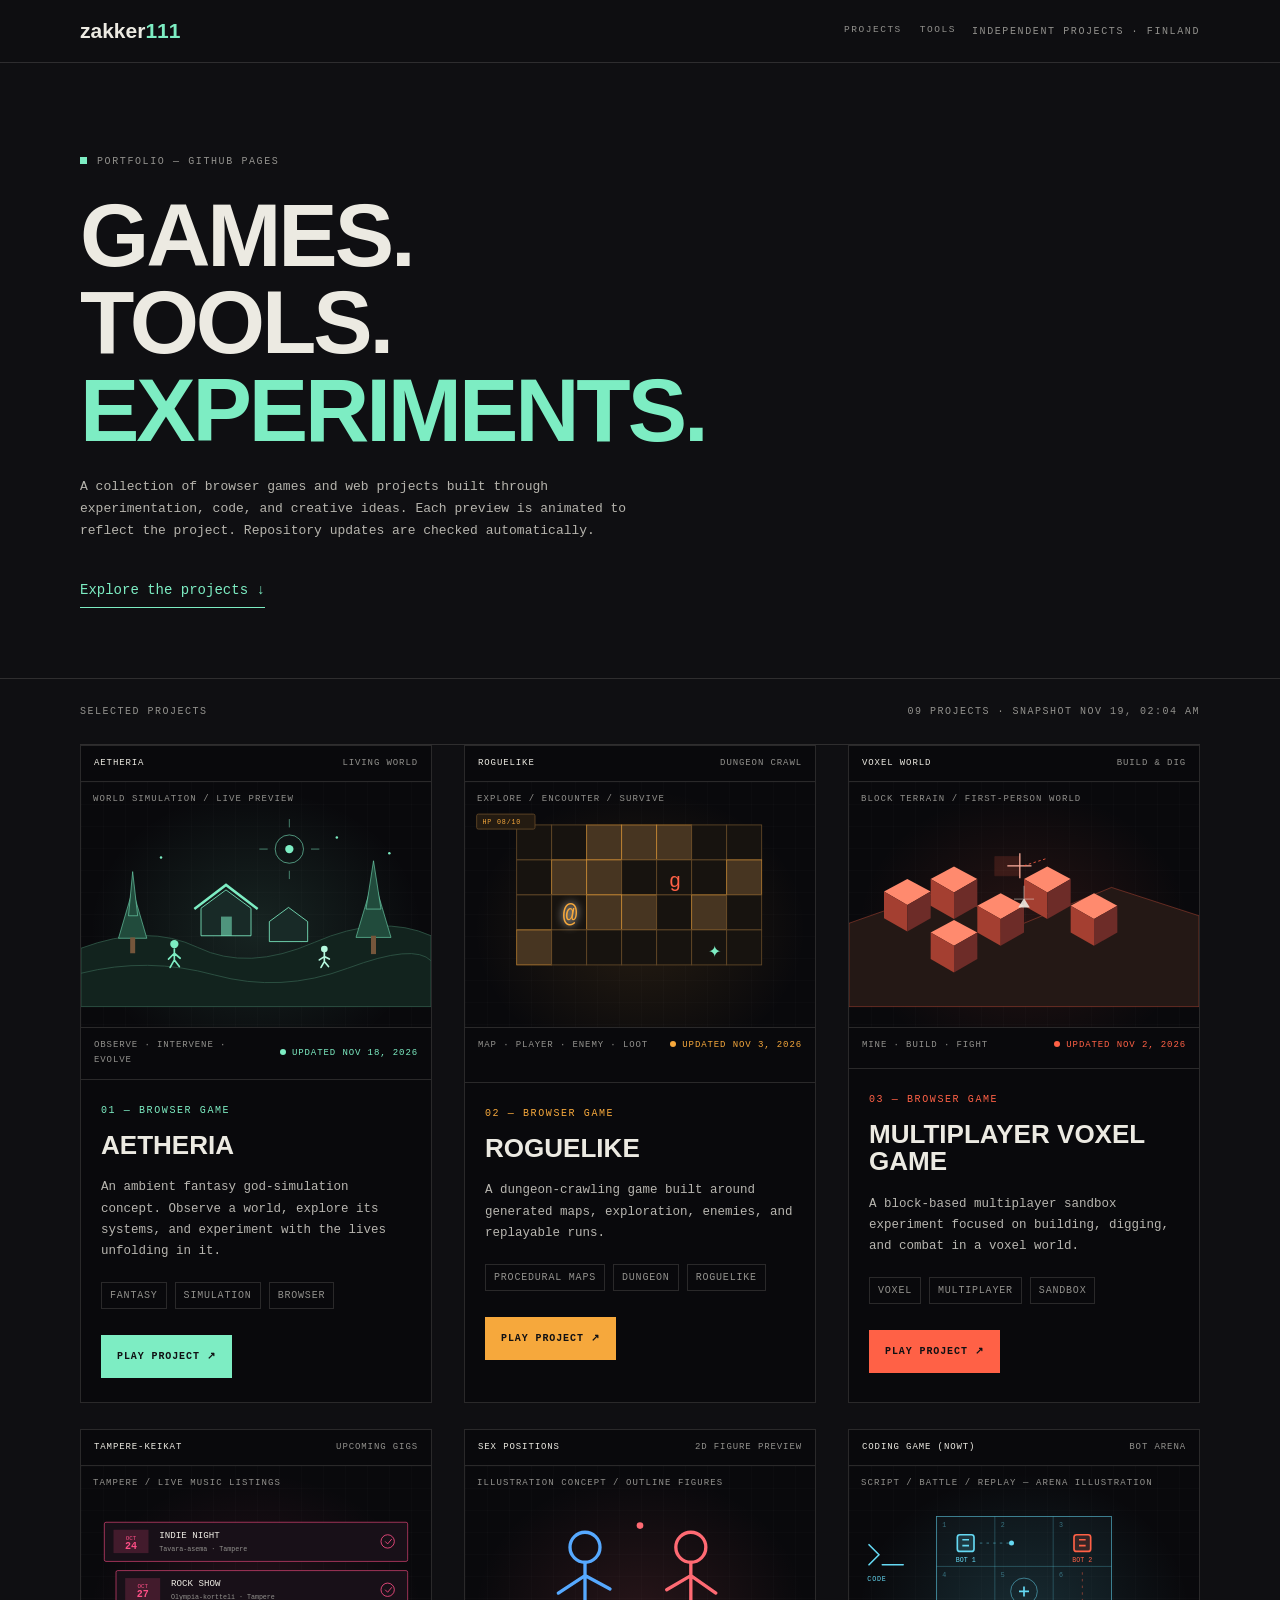
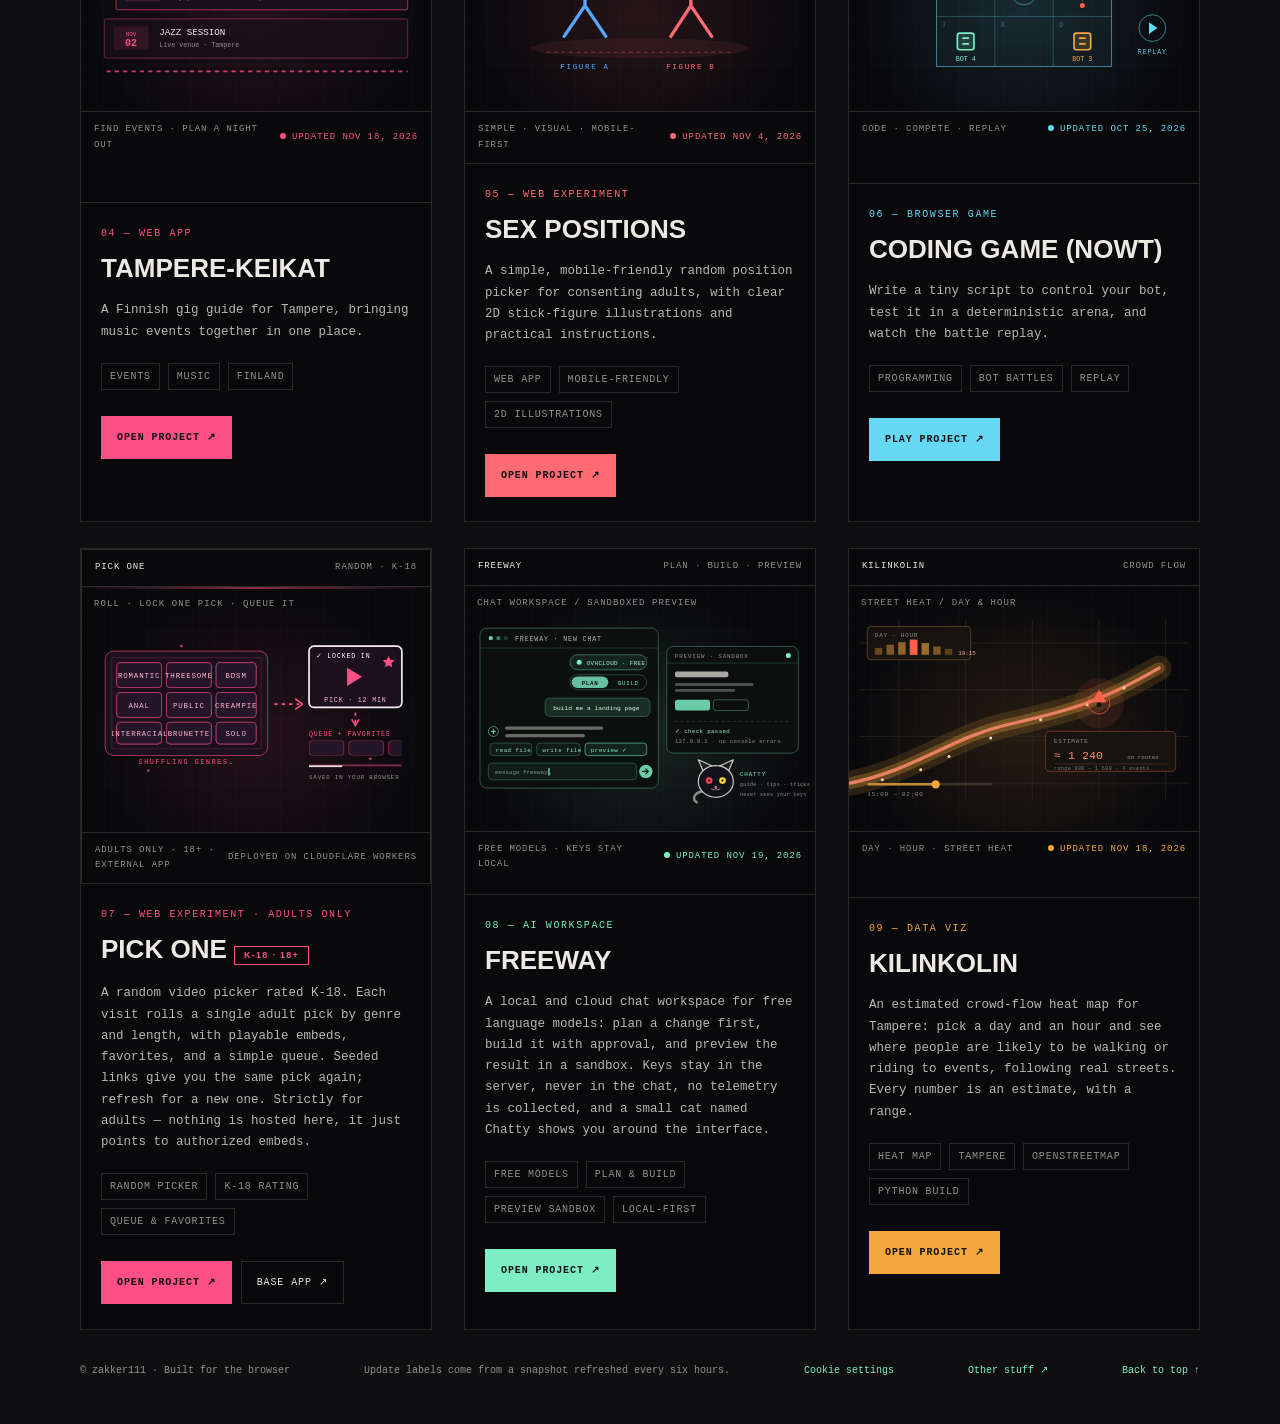
==== commit a8a83544: "Remove the Source (GitHub) links from the project cards" ====
--- a/index.html
+++ b/index.html
@@ -268,7 +268,7 @@
 
 <div class="card-grid">
 <article class="project" style="--accent:var(--mint)" data-repo="zakker111/aetheria">
-<div class="project-info"><div class="number">01 — Browser game</div><h2>Aetheria</h2><p class="description">An ambient fantasy god-simulation concept. Observe a world, explore its systems, and experiment with the lives unfolding in it.</p><div class="tags"><span class="tag">Fantasy</span><span class="tag">Simulation</span><span class="tag">Browser</span></div><div class="actions"><a class="btn primary" href="https://zakker111.github.io/aetheria/" target="_blank" rel="noopener">Play project ↗</a><a class="btn" href="https://github.com/zakker111/aetheria" target="_blank" rel="noopener">Source ↗</a></div></div>
+<div class="project-info"><div class="number">01 — Browser game</div><h2>Aetheria</h2><p class="description">An ambient fantasy god-simulation concept. Observe a world, explore its systems, and experiment with the lives unfolding in it.</p><div class="tags"><span class="tag">Fantasy</span><span class="tag">Simulation</span><span class="tag">Browser</span></div><div class="actions"><a class="btn primary" href="https://zakker111.github.io/aetheria/" target="_blank" rel="noopener">Play project ↗</a></div></div>
 <div class="preview"><div class="preview-head"><strong>Aetheria</strong><span>Living world</span></div><div class="art"><span class="label">World simulation / live preview</span>
 <svg viewBox="0 0 420 245" aria-hidden="true">
 <path class="world-ground" d="M0 175 Q80 145 140 174 T280 168 T420 160 V245 H0Z"/><path d="M0 205 Q80 185 160 207 T320 199 T420 190" fill="none" stroke="#315849"/>
@@ -281,7 +281,7 @@
 </svg></div><div class="preview-foot"><span>Observe · intervene · evolve</span><span class="updated" data-updated>Checking update…</span></div></div></article>
 
 <article class="project" style="--accent:var(--amber)" data-repo="zakker111/Roguelike_new_1">
-<div class="project-info"><div class="number">02 — Browser game</div><h2>Roguelike</h2><p class="description">A dungeon-crawling game built around generated maps, exploration, enemies, and replayable runs.</p><div class="tags"><span class="tag">Procedural maps</span><span class="tag">Dungeon</span><span class="tag">Roguelike</span></div><div class="actions"><a class="btn primary" href="https://zakker111.github.io/Roguelike_new_1/" target="_blank" rel="noopener">Play project ↗</a><a class="btn" href="https://github.com/zakker111/Roguelike_new_1" target="_blank" rel="noopener">Source ↗</a></div></div>
+<div class="project-info"><div class="number">02 — Browser game</div><h2>Roguelike</h2><p class="description">A dungeon-crawling game built around generated maps, exploration, enemies, and replayable runs.</p><div class="tags"><span class="tag">Procedural maps</span><span class="tag">Dungeon</span><span class="tag">Roguelike</span></div><div class="actions"><a class="btn primary" href="https://zakker111.github.io/Roguelike_new_1/" target="_blank" rel="noopener">Play project ↗</a></div></div>
 <div class="preview"><div class="preview-head"><strong>Roguelike</strong><span>Dungeon crawl</span></div><div class="art"><span class="label">Explore / encounter / survive</span>
 <svg viewBox="0 0 420 245" aria-hidden="true">
 <g transform="translate(62 27)">
@@ -294,7 +294,7 @@
 </svg></div><div class="preview-foot"><span>Map · player · enemy · loot</span><span class="updated" data-updated>Checking update…</span></div></div></article>
 
 <article class="project" style="--accent:var(--coral)" data-repo="zakker111/multiplayer_voxel_game">
-<div class="project-info"><div class="number">03 — Browser game</div><h2>Multiplayer Voxel Game</h2><p class="description">A block-based multiplayer sandbox experiment focused on building, digging, and combat in a voxel world.</p><div class="tags"><span class="tag">Voxel</span><span class="tag">Multiplayer</span><span class="tag">Sandbox</span></div><div class="actions"><a class="btn primary" href="https://zakker111.github.io/multiplayer_voxel_game/" target="_blank" rel="noopener">Play project ↗</a><a class="btn" href="https://github.com/zakker111/multiplayer_voxel_game" target="_blank" rel="noopener">Source ↗</a></div></div>
+<div class="project-info"><div class="number">03 — Browser game</div><h2>Multiplayer Voxel Game</h2><p class="description">A block-based multiplayer sandbox experiment focused on building, digging, and combat in a voxel world.</p><div class="tags"><span class="tag">Voxel</span><span class="tag">Multiplayer</span><span class="tag">Sandbox</span></div><div class="actions"><a class="btn primary" href="https://zakker111.github.io/multiplayer_voxel_game/" target="_blank" rel="noopener">Play project ↗</a></div></div>
 <div class="preview"><div class="preview-head"><strong>Voxel world</strong><span>Build & dig</span></div><div class="art"><span class="label">Block terrain / first-person world</span>
 <svg viewBox="0 0 420 245" aria-hidden="true">
 <path d="M0 145 L105 108 L210 145 L315 102 L420 136 V245 H0Z" fill="#241815" stroke="#ff6146" stroke-opacity=".4"/>
@@ -311,7 +311,7 @@
 </svg></div><div class="preview-foot"><span>Mine · build · fight</span><span class="updated" data-updated>Checking update…</span></div></div></article>
 
 <article class="project" style="--accent:var(--pink)" data-repo="zakker111/tampere-keikat">
-<div class="project-info"><div class="number">04 — Web app</div><h2>Tampere-keikat</h2><p class="description">A Finnish gig guide for Tampere, bringing music events together in one place.</p><div class="tags"><span class="tag">Events</span><span class="tag">Music</span><span class="tag">Finland</span></div><div class="actions"><a class="btn primary" href="https://zakker111.github.io/tampere-keikat/" target="_blank" rel="noopener">Open project ↗</a><a class="btn" href="https://github.com/zakker111/tampere-keikat" target="_blank" rel="noopener">Source ↗</a></div></div>
+<div class="project-info"><div class="number">04 — Web app</div><h2>Tampere-keikat</h2><p class="description">A Finnish gig guide for Tampere, bringing music events together in one place.</p><div class="tags"><span class="tag">Events</span><span class="tag">Music</span><span class="tag">Finland</span></div><div class="actions"><a class="btn primary" href="https://zakker111.github.io/tampere-keikat/" target="_blank" rel="noopener">Open project ↗</a></div></div>
 <div class="preview"><div class="preview-head"><strong>Tampere-keikat</strong><span>Upcoming gigs</span></div><div class="art"><span class="label">Tampere / live music listings</span>
 <svg viewBox="0 0 420 245" aria-hidden="true">
 <g class="slow"><rect class="gig-card" x="28" y="43" width="364" height="47" rx="2"/><rect x="39" y="52" width="42" height="28" fill="#ff4f87" opacity=".18"/><text x="60" y="64" text-anchor="middle" font-size="7" fill="#ff4f87">OCT</text><text x="60" y="75" text-anchor="middle" font-size="12" fill="#ff4f87" font-weight="bold">24</text><text x="94" y="62" font-size="11" fill="#eceae2">INDIE NIGHT</text><text x="94" y="77" font-size="8" fill="#92918d">Tavara-asema · Tampere</text><circle cx="368" cy="66" r="8" fill="none" stroke="#ff4f87"/><path d="M365 66 l3 3 5 -6" fill="none" stroke="#ff4f87"/></g>
@@ -320,7 +320,7 @@
 </svg></div><div class="preview-foot"><span>Find events · plan a night out</span><span class="updated" data-updated>Checking update…</span></div></div></article>
 
 <article class="project" style="--accent:var(--red)" data-repo="zakker111/Sex_positions">
-<div class="project-info"><div class="number">05 — Web experiment</div><h2>Sex Positions</h2><p class="description">A simple, mobile-friendly random position picker for consenting adults, with clear 2D stick-figure illustrations and practical instructions.</p><div class="tags"><span class="tag">Web app</span><span class="tag">Mobile-friendly</span><span class="tag">2D illustrations</span></div><div class="actions"><a class="btn primary" href="https://zakker111.github.io/Sex_positions/" target="_blank" rel="noopener">Open project ↗</a><a class="btn" href="https://github.com/zakker111/Sex_positions" target="_blank" rel="noopener">Source ↗</a></div></div>
+<div class="project-info"><div class="number">05 — Web experiment</div><h2>Sex Positions</h2><p class="description">A simple, mobile-friendly random position picker for consenting adults, with clear 2D stick-figure illustrations and practical instructions.</p><div class="tags"><span class="tag">Web app</span><span class="tag">Mobile-friendly</span><span class="tag">2D illustrations</span></div><div class="actions"><a class="btn primary" href="https://zakker111.github.io/Sex_positions/" target="_blank" rel="noopener">Open project ↗</a></div></div>
 <div class="preview"><div class="preview-head"><strong>Sex Positions</strong><span>2D figure preview</span></div><div class="art"><span class="label">Illustration concept / outline figures</span>
 <svg viewBox="0 0 420 245" aria-hidden="true">
 <ellipse cx="210" cy="194" rx="132" ry="12" fill="#ff6a73" opacity=".08"/>
@@ -330,7 +330,7 @@
 </svg></div><div class="preview-foot"><span>Simple · visual · mobile-first</span><span class="updated" data-updated>Checking update…</span></div></div></article>
 
 <article id="p-coding-game" class="project" style="--accent:var(--cyan)" data-repo="zakker111/Coding_game-3_newest">
-<div class="project-info"><div class="number">06 — Browser game</div><h2>Coding Game (Nowt)</h2><p class="description">Write a tiny script to control your bot, test it in a deterministic arena, and watch the battle replay.</p><div class="tags"><span class="tag">Programming</span><span class="tag">Bot battles</span><span class="tag">Replay</span></div><div class="actions"><a class="btn primary" href="https://zakker111.github.io/Coding_game-3_newest/" target="_blank" rel="noopener">Play project ↗</a><a class="btn" href="https://github.com/zakker111/Coding_game-3_newest" target="_blank" rel="noopener">Source ↗</a></div></div>
+<div class="project-info"><div class="number">06 — Browser game</div><h2>Coding Game (Nowt)</h2><p class="description">Write a tiny script to control your bot, test it in a deterministic arena, and watch the battle replay.</p><div class="tags"><span class="tag">Programming</span><span class="tag">Bot battles</span><span class="tag">Replay</span></div><div class="actions"><a class="btn primary" href="https://zakker111.github.io/Coding_game-3_newest/" target="_blank" rel="noopener">Play project ↗</a></div></div>
 <div class="preview"><div class="preview-head"><strong>Coding Game (Nowt)</strong><span>Bot arena</span></div><div class="art"><span class="label">Script / battle / replay — arena illustration</span>
 <svg viewBox="0 0 420 245" aria-hidden="true" style="color:var(--accent)">
 <rect x="105" y="36" width="210" height="180" fill="currentColor" fill-opacity=".04" stroke="currentColor" stroke-opacity=".65"/>
@@ -381,7 +381,7 @@
 </svg></div><div class="preview-foot"><span>Adults only · 18+ · external app</span><span class="updated" style="color:var(--dim)">Deployed on Cloudflare Workers</span></div></div></article>
 
 <article id="p-freeway" class="project" style="--accent:var(--mint)" data-repo="zakker111/freeway">
-<div class="project-info"><div class="number">08 — AI workspace</div><h2>Freeway</h2><p class="description">A local and cloud chat workspace for free language models: plan a change first, build it with approval, and preview the result in a sandbox. Keys stay in the server, never in the chat, no telemetry is collected, and a small cat named Chatty shows you around the interface.</p><div class="tags"><span class="tag">Free models</span><span class="tag">Plan &amp; Build</span><span class="tag">Preview sandbox</span><span class="tag">Local-first</span></div><div class="actions"><a class="btn primary" href="https://zakker111.github.io/freeway/" target="_blank" rel="noopener">Open project ↗</a><a class="btn" href="https://github.com/zakker111/freeway" target="_blank" rel="noopener">Source ↗</a></div></div>
+<div class="project-info"><div class="number">08 — AI workspace</div><h2>Freeway</h2><p class="description">A local and cloud chat workspace for free language models: plan a change first, build it with approval, and preview the result in a sandbox. Keys stay in the server, never in the chat, no telemetry is collected, and a small cat named Chatty shows you around the interface.</p><div class="tags"><span class="tag">Free models</span><span class="tag">Plan &amp; Build</span><span class="tag">Preview sandbox</span><span class="tag">Local-first</span></div><div class="actions"><a class="btn primary" href="https://zakker111.github.io/freeway/" target="_blank" rel="noopener">Open project ↗</a></div></div>
 <div class="preview"><div class="preview-head"><strong>Freeway</strong><span>Plan · Build · Preview</span></div><div class="art"><span class="label">Chat workspace / sandboxed preview</span>
 <svg viewBox="0 0 420 245" aria-hidden="true">
 <rect x="18" y="26" width="214" height="192" rx="8" fill="#0b100e" stroke="var(--mint)" stroke-opacity=".38"/>
@@ -417,7 +417,7 @@
 <g transform="translate(276 182)"><g class="bob"><path d="M8 40 c-9 2 -12 9 -6 13" fill="none" stroke="#eceae2" stroke-opacity=".55" stroke-width="3" stroke-linecap="round"/><path d="M10 16 L4 2 L22 10Z" fill="#1b1b27" stroke="#f4efe3" stroke-opacity=".85" stroke-width="1.4" stroke-linejoin="round"/><path d="M40 16 L46 2 L28 10Z" fill="#1b1b27" stroke="#f4efe3" stroke-opacity=".85" stroke-width="1.4" stroke-linejoin="round"/><ellipse cx="25" cy="28" rx="21" ry="19" fill="#12121b" stroke="#f4efe3" stroke-opacity=".85" stroke-width="1.4"/><g><circle class="blink" cx="17" cy="27" r="4" fill="#ff4055"/><circle cx="33" cy="27" r="4" fill="#ffd83f"/><circle cx="17" cy="27" r="1.3" fill="#09090e"/><circle cx="33" cy="27" r="1.3" fill="#09090e"/></g><path d="M25 33 l2 2 -2 1 -2 -1Z" fill="#ff7f91"/><path d="M25 36 c0 2 -3 3 -5 1 M25 36 c0 2 3 3 5 1" fill="none" stroke="#d2b8a4" stroke-width="1" stroke-linecap="round"/></g><text x="54" y="22" font-size="7" fill="var(--mint)" letter-spacing="1">CHATTY</text><text x="54" y="34" font-size="6" fill="#7f978d" letter-spacing=".4">guide · tips · tricks</text><text x="54" y="45" font-size="6" fill="#7f978d" letter-spacing=".4">never sees your keys</text></g>
 </svg></div><div class="preview-foot"><span>Free models · keys stay local</span><span class="updated" data-updated>Checking update…</span></div></div></article>
 <article id="p-kilinkolin" class="project" style="--accent:var(--amber)" data-repo="zakker111/kilinkolin">
-<div class="project-info"><div class="number">09 — Data viz</div><h2>Kilinkolin</h2><p class="description">An estimated crowd-flow heat map for Tampere: pick a day and an hour and see where people are likely to be walking or riding to events, following real streets. Every number is an estimate, with a range.</p><div class="tags"><span class="tag">Heat map</span><span class="tag">Tampere</span><span class="tag">OpenStreetMap</span><span class="tag">Python build</span></div><div class="actions"><a class="btn primary" href="https://zakker111.github.io/kilinkolin/" target="_blank" rel="noopener">Open project ↗</a><a class="btn" href="https://github.com/zakker111/kilinkolin" target="_blank" rel="noopener">Source ↗</a></div></div>
+<div class="project-info"><div class="number">09 — Data viz</div><h2>Kilinkolin</h2><p class="description">An estimated crowd-flow heat map for Tampere: pick a day and an hour and see where people are likely to be walking or riding to events, following real streets. Every number is an estimate, with a range.</p><div class="tags"><span class="tag">Heat map</span><span class="tag">Tampere</span><span class="tag">OpenStreetMap</span><span class="tag">Python build</span></div><div class="actions"><a class="btn primary" href="https://zakker111.github.io/kilinkolin/" target="_blank" rel="noopener">Open project ↗</a></div></div>
 <div class="preview"><div class="preview-head"><strong>Kilinkolin</strong><span>Crowd flow</span></div><div class="art"><span class="label">Street heat / day &amp; hour</span>
 <svg viewBox="0 0 420 245" aria-hidden="true">
 <g stroke="#2b2620" stroke-width="1" fill="none"><path d="M14 44 H406 M14 100 H406 M14 156 H406 M14 212 H406"/><path d="M60 16 V232 M140 16 V232 M220 16 V232 M300 16 V232 M380 16 V232"/></g>
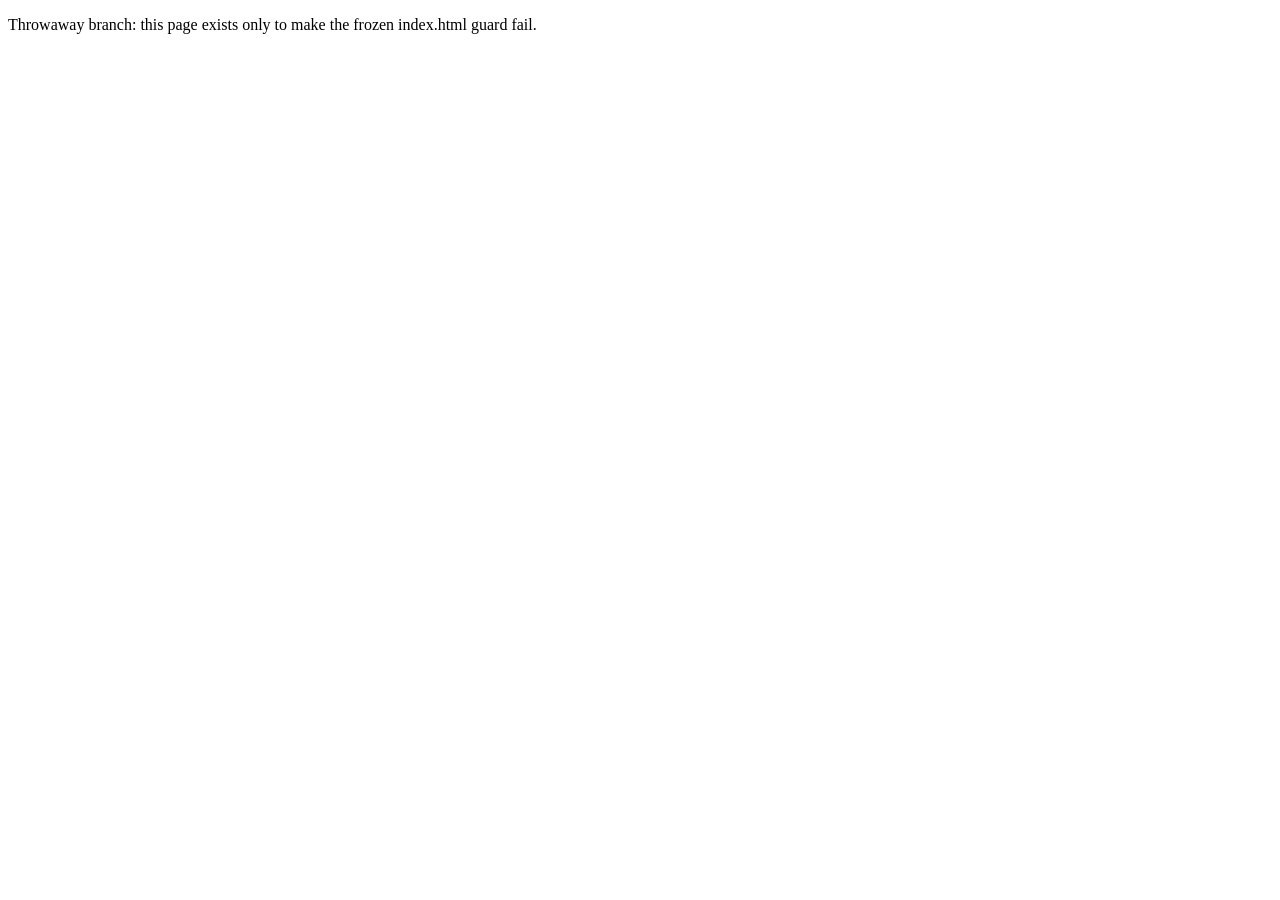
==== commit 2682aed9: "Throwaway: break index.html to prove the frozen guard and its alert Temporary branch used to exercis" ====
--- a/index.html
+++ b/index.html
@@ -1,503 +1,11 @@
-<!DOCTYPE html>
+<!doctype html>
 <html lang="en">
 <head>
-<meta charset="UTF-8">
+<meta charset="utf-8">
 <meta name="viewport" content="width=device-width, initial-scale=1">
-<meta name="theme-color" content="#0f0f12">
-<link rel="icon" href="data:image/svg+xml,%3Csvg xmlns='http://www.w3.org/2000/svg' viewBox='0 0 100 100'%3E%3Crect width='100' height='100' rx='18' fill='%230f0f12'/%3E%3Ctext x='50' y='72' font-size='60' font-family='monospace' font-weight='bold' text-anchor='middle' fill='%237dedc3'%3Ez%3C/text%3E%3C/svg%3E">
-<meta name="description" content="Browser games and web projects by zakker111.">
-<title>zakker111 — Projects</title>
-<link rel="canonical" href="https://zakker111.github.io/Portfolio/">
-<!-- Social preview (Open Graph / Twitter) so links shared on Facebook, WhatsApp etc. render properly -->
-<meta property="og:type" content="website">
-<meta property="og:site_name" content="zakker111 — Projects">
-<meta property="og:title" content="zakker111 — Projects">
-<meta property="og:description" content="Browser games and web experiments by zakker111 — including Pick One, a K-18 random video picker.">
-<meta property="og:url" content="https://zakker111.github.io/Portfolio/">
-<!-- PNG (not SVG): Facebook's scraper does not render SVG share images -->
-<meta property="og:image" content="https://zakker111.github.io/Portfolio/og-image.png">
-<meta property="og:image:width" content="1200">
-<meta property="og:image:height" content="630">
-<meta property="og:image:alt" content="zakker111 — Projects">
-<meta name="twitter:card" content="summary_large_image">
-<meta name="twitter:title" content="zakker111 — Projects">
-<meta name="twitter:description" content="Browser games and web experiments by zakker111.">
-<meta name="twitter:image" content="https://zakker111.github.io/Portfolio/og-image.png">
-<!-- ============================================================
-     Google Analytics 4 — human-visitor-only tracking.
-     NOTHING is sent to Google until BOTH conditions are true:
-       1. a real human passed the bot checks (looksHuman below), AND
-       2. the human clicked "Yes, track me" in the cookie banner
-          (consent stored in the `ga_consent` cookie).
-     Bots, crawlers and headless scrapers never see the gtag
-     script tag, never get cookies set, and never appear in your
-     reports. See README.md → "Analytics & cookie consent".
-     ============================================================ -->
-<script>
-// GA4 measurement ID. gtag itself is only loaded after a human clicks "Yes"
-// in the cookie banner — see __loadGA() below.
-window.GA_MEASUREMENT_ID = 'G-7BEHR86TWY';
-
-(function () {
-  // ---- Cookie helpers -------------------------------------------------
-  function setCookie(name, value, days) {
-    var d = new Date();
-    d.setTime(d.getTime() + days * 864e5);
-    document.cookie = name + '=' + value + ';expires=' + d.toUTCString() +
-      ';path=/;SameSite=Lax';
-  }
-  function getCookie(name) {
-    var m = document.cookie.match(new RegExp('(?:^|; )' + name + '=([^;]*)'));
-    return m ? decodeURIComponent(m[1]) : null;
-  }
-  // A visitor who clicked "Yes" once may still carry Google's own cookies
-  // (_ga, _ga_<MEASUREMENT>, and legacy _gid/_gat/_gac_*). Declining has to
-  // leave nothing behind, so remove every one we can see, on every path and
-  // domain scope it could have been written to.
-  function clearAnalyticsCookies() {
-    var names = document.cookie.split(';').map(function (c) {
-      return c.split('=')[0].trim();
-    }).filter(function (name) {
-      return name === '_ga' || name === '_gid' ||
-        name.indexOf('_ga_') === 0 || name.indexOf('_gat') === 0 ||
-        name.indexOf('_gac_') === 0;
-    });
-    if (!names.length) return;
-    var host = location.hostname;
-    var domains = ['', host, '.' + host];
-    var parts = host.split('.');
-    if (parts.length > 2) domains.push('.' + parts.slice(-2).join('.'));
-    var paths = ['/', '/Portfolio/', location.pathname];
-    names.forEach(function (name) {
-      domains.forEach(function (domain) {
-        paths.forEach(function (path) {
-          var base = name + '=;expires=Thu, 01 Jan 1970 00:00:00 GMT;path=' + path +
-            (domain ? ';domain=' + domain : '') + ';SameSite=Lax';
-          document.cookie = base;
-          document.cookie = base + ';Secure';
-        });
-      });
-    });
-  }
-
-  // ---- Human / bot detection ------------------------------------------
-  // A real browser driven by a real person passes ALL of these; bots,
-  // curl-style fetchers and headless scrapers fail at least one.
-  function looksHuman() {
-    try {
-      if (!window.isSecureContext && !/^https?:$/.test(location.protocol)) return false;
-      if (navigator.webdriver === true) return false;               // Selenium/Puppeteer flag
-      if (!window.chrome && !/firefox|safari/i.test(navigator.userAgent)) {
-        // non-browser JS environments (Node fetch, python, curl shims)
-        if (typeof document.createElement !== 'function') return false;
-      }
-      if (typeof navigator.plugins === 'undefined') return false;   // no plugin array → not a normal browser
-      if (navigator.userAgent && /bot|crawler|spider|headless|scraping|python|curl|wget|phantom|slurp/i.test(navigator.userAgent)) return false;
-      return true;
-    } catch (e) { return false; }
-  }
-
-  // ---- Load GA ONLY after explicit Yes ----------------------------------
-  window.__loadGA = function () {
-    if (window.__gaLoaded) return;
-    window.__gaLoaded = true;
-    var id = window.GA_MEASUREMENT_ID;
-    if (!id || id === 'G-XXXXXXXXXX') return; // not configured yet → do nothing
-    window.dataLayer = window.dataLayer || [];
-    function gtag(){ dataLayer.push(arguments); }
-    window.gtag = gtag;
-    gtag('js', new Date());
-    gtag('config', id, {
-      cookie_flags: 'SameSite=Lax;Secure',   // GA sets only the _ga analytics cookie
-      cookie_expires: 335 * 86400,           // _ga cookie lives ~11 months max
-      transport_type: 'beacon'
-    });
-    // Consent mode: only analytics storage granted, nothing else, ever.
-    gtag('consent', 'update', {
-      analytics_storage: 'granted',
-      ad_storage: 'denied',
-      ad_user_data: 'denied',
-      ad_personalization: 'denied'
-    });
-    // Inject the actual gtag.js loader — this is the ONLY point where any
-    // request to Google can ever happen, and it requires human + Yes.
-    var s = document.createElement('script');
-    s.async = true;
-    s.src = 'https://www.googletagmanager.com/gtag/js?id=' + encodeURIComponent(id);
-    document.head.appendChild(s);
-  };
-
-  // ---- Stop GA again if consent is withdrawn ----------------------------
-  // GA's own opt-out switch: once this flag is set, gtag.js keeps no state
-  // and sends no further hits for this measurement ID.
-  window.__stopGA = function () {
-    var id = window.GA_MEASUREMENT_ID;
-    if (id) window['ga-disable-' + id] = true;
-  };
-  window.__resumeGA = function () {
-    var id = window.GA_MEASUREMENT_ID;
-    if (id) window['ga-disable-' + id] = false;
-  };
-
-  // ---- The cookie / consent banner --------------------------------------
-  function showBanner() {
-    if (document.querySelector('.cc-banner')) return; // already open
-    var style = document.createElement('style');
-    style.textContent =
-      '.cc-banner{position:fixed;left:0;right:0;bottom:0;z-index:999;background:#15151a;' +
-      'border-top:1px solid rgba(236,234,226,.2);padding:14px 20px;display:flex;gap:14px;' +
-      'flex-wrap:wrap;align-items:center;font:12.5px/1.6 "IBM Plex Mono",monospace;color:#eceae2}' +
-      '.cc-banner p{margin:0;flex:1 1 320px}' +
-      '.cc-banner button{font:inherit;cursor:pointer;border-radius:6px;padding:8px 16px;border:1px solid transparent}' +
-      '.cc-yes{background:#7dedc3;color:#0f0f12;font-weight:600}' +
-      '.cc-no{background:transparent;color:#eceae2;border-color:rgba(236,234,226,.3)}' +
-      '.cc-why{color:#92918d;font-size:10.5px;flex-basis:100%}' +
-      '.cc-banner{max-height:46vh;overflow-y:auto}' +
-      '@media(max-width:520px){.cc-banner{padding:10px 14px;gap:10px}' +
-      '.cc-banner p{font-size:11.5px;line-height:1.5;flex-basis:100%}' +
-      '.cc-banner button{padding:8px 14px;font-size:11.5px}' +
-      '.cc-why{font-size:10px;line-height:1.45}.cc-why .cc-long{display:none}}';
-    document.head.appendChild(style);
-
-    var banner = document.createElement('div');
-    banner.className = 'cc-banner';
-    banner.setAttribute('role', 'dialog');
-    banner.setAttribute('aria-label', 'Cookie consent');
-    banner.innerHTML =
-      '<p><strong>Cookie question.</strong> May I use one analytics cookie ' +
-      '(Google Analytics) to count visits? It is only set if you click Yes.</p>' +
-      '<button class="cc-yes" type="button">Yes, track me</button>' +
-      '<button class="cc-no" type="button">No, don\'t track me</button>' +
-      '<span class="cc-why"><strong>Why?</strong> This site tracks <u>only where human visitors come from</u> ' +
-      '(country / city and page viewed) — nothing more.<span class="cc-long"> No ads, no profiles, no personal data, ' +
-      'no third-party marketing cookies. Bots and crawlers are excluded automatically and are never tracked.</span></span>';
-
-    banner.querySelector('.cc-yes').addEventListener('click', function () {
-      setCookie('ga_consent', 'yes', 365);
-      banner.remove();
-      unreserve();
-      window.__resumeGA(); // undo a withdrawal made earlier
-      window.__loadGA();
-    });
-    banner.querySelector('.cc-no').addEventListener('click', function () {
-      setCookie('ga_consent', 'no', 365);
-      clearAnalyticsCookies(); // remove anything an earlier "Yes" left behind
-      window.__stopGA();       // and stop sending hits if GA was already running
-      banner.remove();
-      unreserve();
-    });
-    document.body.appendChild(banner);
-    function reserve() { document.body.style.paddingBottom = banner.offsetHeight + 'px'; }
-    function unreserve() { document.body.style.paddingBottom = ''; window.removeEventListener('resize', reserve); }
-    reserve();
-    window.addEventListener('resize', reserve);
-    if (window.ResizeObserver) new ResizeObserver(reserve).observe(banner);
-  }
-
-  function init() {
-    // The footer's "Cookie settings" link reopens the banner so a visitor can
-    // withdraw (or change) an earlier choice. Wired before the bot checks:
-    // it only ever reveals the banner, it never loads GA by itself.
-    var opener = document.querySelector('[data-cookie-settings]');
-    if (opener) {
-      opener.addEventListener('click', function (event) {
-        event.preventDefault();
-        showBanner();
-      });
-    }
-
-    // 1. Bots never trigger anything: no banner, no cookie, no GA request.
-    if (!looksHuman()) return;
-    var consent = getCookie('ga_consent');
-    if (consent === 'yes') { window.__loadGA(); return; }
-    if (consent === 'no') { clearAnalyticsCookies(); return; }
-    showBanner();
-  }
-
-  if (document.readyState === 'loading') {
-    document.addEventListener('DOMContentLoaded', init);
-  } else { init(); }
-})();
-</script>
-<style>
-
-
-
-
-
-:root{--bg:#0f0f12;--panel:#09090c;--ink:#eceae2;--dim:#92918d;--line:rgba(236,234,226,.14);--mint:#7dedc3;--amber:#f6a83c;--coral:#ff6146;--pink:#ff4f87;--red:#ff6a73;--cyan:#65d9f3;--mono:"IBM Plex Mono",ui-monospace,SFMono-Regular,Menlo,Consolas,"Liberation Mono",monospace;--display:"Syne","Arial Black","Helvetica Neue",Arial,sans-serif}
-*{box-sizing:border-box}html{scroll-behavior:smooth}body{margin:0;background:var(--bg);color:var(--ink);font:14px/1.7 var(--mono)}a{color:inherit}a:focus-visible{outline:2px solid var(--mint);outline-offset:4px}.wrap{width:min(1120px,calc(100% - 40px));margin:auto}
-.card-grid{display:grid;grid-template-columns:1fr;gap:26px 32px;width:100%}
-.card-grid>article{width:min(100%,560px);margin:0 auto;justify-self:start}
-@media(min-width:761px){.card-grid{grid-template-columns:repeat(2,minmax(0,1fr))}.card-grid>article{width:min(100%,440px)}}
-@media(min-width:1080px){.card-grid{grid-template-columns:repeat(3,minmax(0,1fr))}.card-grid>article{width:min(100%,360px)}}
-.hero .wrap,.project-info{container-type:inline-size}
-
-.project-info{padding:22px 20px 24px;order:1}
-header{position:sticky;top:0;z-index:10;background:rgba(15,15,18,.92);backdrop-filter:blur(12px);border-bottom:1px solid var(--line)}.nav{min-height:62px;display:flex;align-items:center;justify-content:space-between;gap:16px}.brand{font:800 21px var(--display);text-decoration:none}.brand span{color:var(--mint)}.nav-note,.kicker,.number,.tag{color:var(--dim);font-size:10px;letter-spacing:.16em;text-transform:uppercase}
-.hero{min-height:400px;padding:90px 0 70px;display:flex;flex-direction:column;justify-content:center;border-bottom:1px solid var(--line)}.kicker:before{content:"";display:inline-block;width:7px;height:7px;background:var(--mint);margin-right:10px}h1{max-width:100%;margin:22px 0;font-weight:800;font-family:var(--display);line-height:.98;letter-spacing:-.035em;text-transform:uppercase;overflow-wrap:break-word;font-size:clamp(19px,6.3vw,66px);font-size:clamp(19px,7.95cqw,90px)}h1 span{color:var(--mint)}.intro{max-width:560px;color:#b6b4ad;font-size:13px}.hero-link{display:inline-block;margin-top:24px;width:fit-content;color:var(--mint);text-decoration:none;border-bottom:1px solid var(--mint);padding-bottom:4px}
-.section-head{display:flex;justify-content:space-between;gap:12px;padding:24px 0;border-bottom:1px solid var(--line);color:var(--dim);font-size:10px;letter-spacing:.15em;text-transform:uppercase}.project{--accent:var(--mint);display:grid;grid-template-columns:minmax(0,1fr);gap:0;align-items:stretch;padding:0;border:1px solid var(--line);background:var(--panel);overflow:hidden;animation:appear .7s both;transition:border-color .25s}.project:nth-child(1){animation-delay:.04s}.project:nth-child(2){animation-delay:.08s}.project:nth-child(3){animation-delay:.12s}.project:nth-child(4){animation-delay:.16s}.project:nth-child(5){animation-delay:.20s}.project:nth-child(6){animation-delay:.24s}.project:nth-child(7){animation-delay:.28s}.project:nth-child(8){animation-delay:.32s}.project:nth-child(9){animation-delay:.36s}.project:nth-child(10){animation-delay:.40s}@keyframes appear{from{opacity:0;transform:translateY(12px)}to{opacity:1;transform:translateY(0)}}
-.number{color:var(--accent)}h2{margin:13px 0 18px;font-weight:800;font-family:var(--display);line-height:1.05;text-transform:uppercase;overflow-wrap:break-word;font-size:clamp(18px,6.2vw,40px);font-size:clamp(18px,8.4cqw,46px)}.description{max-width:490px;color:#b8b6b0;font-size:12.5px}.tags{display:flex;flex-wrap:wrap;gap:8px;margin-top:20px}.tag{border:1px solid var(--line);padding:4px 8px;letter-spacing:.08em}.actions{display:flex;flex-wrap:wrap;gap:9px;margin-top:26px}.btn{display:inline-flex;justify-content:center;align-items:center;gap:8px;padding:12px 15px;border:1px solid var(--line);color:var(--ink);text-decoration:none;font-size:10px;letter-spacing:.09em;text-transform:uppercase;transition:.2s ease}.btn.primary{background:var(--accent);border-color:var(--accent);color:#101013;font-weight:600}.btn:hover{border-color:var(--accent);transform:translateY(-2px)}.btn.primary:hover{background:var(--ink);border-color:var(--ink)}
-.preview{min-width:0;border:0;border-bottom:1px solid var(--line);background:var(--panel);transition:border-color .25s;order:0}.project:hover{border-color:var(--accent)}.preview-head,.preview-foot{display:flex;justify-content:space-between;gap:12px;padding:10px 13px;color:var(--dim);font-size:9px;letter-spacing:.1em;text-transform:uppercase}.preview-head{border-bottom:1px solid var(--line)}.preview-head strong{color:var(--ink);font-weight:500}.preview-foot{border-top:1px solid var(--line);align-items:center}.updated{color:var(--accent);white-space:nowrap}.update-dot{display:inline-block;width:6px;height:6px;border-radius:50%;background:var(--accent);margin-right:6px}.updated.changed .update-dot{animation:updatePulse 1s ease-in-out 5}@keyframes updatePulse{50%{transform:scale(2.1);box-shadow:0 0 12px var(--accent)}}
-.art{position:relative;height:245px;overflow:hidden;background:radial-gradient(ellipse at 50% 60%,color-mix(in srgb,var(--accent) 12%,transparent),transparent 67%),#09090c}.art:before{content:"";position:absolute;inset:0;opacity:.45;background-image:linear-gradient(rgba(255,255,255,.035) 1px,transparent 1px),linear-gradient(90deg,rgba(255,255,255,.035) 1px,transparent 1px);background-size:22px 22px}
-.art svg{position:absolute;inset:0;width:100%;height:100%;overflow:visible}.art .label{position:absolute;left:12px;top:10px;color:var(--dim);font-size:9px;letter-spacing:.12em;text-transform:uppercase;z-index:2}
-.k18-frame{border:1px solid var(--line);background:var(--panel);transition:border-color .25s}.project:hover .k18-frame{border-color:var(--accent)}.k18-corner{position:absolute;width:16px;height:16px;border:2px solid var(--accent);z-index:3;animation:k18glow 2.4s ease-in-out infinite}.k18-corner.tl{top:-2px;left:-2px;border-right:0;border-bottom:0}.k18-corner.tr{top:-2px;right:-2px;border-left:0;border-bottom:0;animation-delay:.6s}.k18-corner.bl{bottom:-2px;left:-2px;border-right:0;border-top:0;animation-delay:1.2s}.k18-corner.br{bottom:-2px;right:-2px;border-left:0;border-top:0;animation-delay:1.8s}@keyframes k18glow{0%,100%{opacity:.45;filter:drop-shadow(0 0 0 transparent)}50%{opacity:1;filter:drop-shadow(0 0 7px var(--accent))}}
-.k18-badge{display:inline-flex;align-items:center;gap:6px;padding:4px 9px;border:1px solid var(--accent);color:var(--accent);font-size:9px;letter-spacing:.14em;text-transform:uppercase;font-weight:600;animation:k18pulse 2.2s ease-in-out infinite}@keyframes k18pulse{50%{box-shadow:0 0 14px color-mix(in srgb,var(--accent) 45%,transparent)}}.scanline{position:absolute;left:0;right:0;height:2px;background:linear-gradient(90deg,transparent,var(--accent),transparent);opacity:.5;animation:scanmove 3.2s linear infinite;z-index:2}@keyframes scanmove{from{top:-4px}to{top:250px}}
-svg .glow{filter:drop-shadow(0 0 5px currentColor)}svg .slow{animation:drift 5s ease-in-out infinite}svg .slow2{animation:drift 7s ease-in-out infinite reverse}svg .blink{animation:blink 2.5s steps(2,end) infinite}svg .walk{animation:walk 1.2s ease-in-out infinite alternate;transform-box:fill-box;transform-origin:center}svg .bob{animation:bob 2.4s ease-in-out infinite}svg .pulse{animation:pulse 2s ease-in-out infinite;transform-box:fill-box;transform-origin:center}svg .slot{animation:slot 1.4s cubic-bezier(.2,.7,.3,1) infinite}svg .slot2{animation:slot 1.4s cubic-bezier(.2,.7,.3,1) infinite;animation-delay:.14s}svg .slot3{animation:slot 1.4s cubic-bezier(.2,.7,.3,1) infinite;animation-delay:.28s}@keyframes slot{0%{transform:translateY(-15px);opacity:0}18%,68%{transform:translateY(0);opacity:1}90%,100%{transform:translateY(15px);opacity:0}}svg .landed{animation:landed 4.2s ease-in-out infinite}@keyframes landed{0%,8%{opacity:0}18%,88%{opacity:1}100%{opacity:0}}svg .lockring{animation:lockring 4.2s ease-in-out infinite}@keyframes lockring{0%,10%{transform:scale(.88);opacity:0}22%,85%{transform:scale(1);opacity:1}100%{transform:scale(1);opacity:0}}svg .chipflow{animation:chipflow 3.2s linear infinite}@keyframes chipflow{from{transform:translateX(0)}to{transform:translateX(-48px)}}
-@keyframes drift{0%,100%{transform:translateY(0)}50%{transform:translateY(-7px)}}@keyframes blink{50%{opacity:.35}}@keyframes walk{to{transform:translateX(9px)}}@keyframes bob{50%{transform:translateY(-4px)}}@keyframes pulse{50%{opacity:.4;transform:scale(1.08)}}
-.world-ground{fill:#12231e;stroke:#315849;stroke-width:1}.tree{fill:#214b3c;stroke:#7dedc3;stroke-opacity:.65}.house{fill:#182a27;stroke:#7dedc3;stroke-width:1}.creature{fill:#7dedc3}.dungeon-wall{fill:#473521;stroke:#f6a83c;stroke-opacity:.65}.dungeon-floor{fill:#17130f;stroke:#654a28;stroke-width:1}.voxel-top{fill:#ff8a6e}.voxel-front{fill:#a43f31}.voxel-side{fill:#6d2c28}.stick{fill:none;stroke-linecap:round;stroke-linejoin:round;stroke-width:4}.gig-card{fill:#181018;stroke:#ff4f87;stroke-opacity:.7}.gig-line{stroke:#ff4f87;stroke-width:2;opacity:.75}
-footer{padding:32px 0 45px;color:var(--dim);font-size:10px}.footer-inner{display:flex;justify-content:space-between;flex-wrap:wrap;gap:12px}footer a,footer .footer-btn{color:var(--mint);text-decoration:none}.footer-btn{background:none;border:0;padding:0;font:inherit;cursor:pointer;letter-spacing:inherit}.footer-btn:hover,.footer-btn:focus-visible{text-decoration:underline}
-@media(max-width:760px){.hero{min-height:350px;padding:70px 0 50px}.project{grid-template-columns:1fr;padding:0;gap:0}.art{height:215px}.actions .btn{flex:1 1 130px}.nav-note{font-size:8px}}
-@media(prefers-reduced-motion:reduce){*,*:before,*:after{animation-duration:.01ms!important;animation-iteration-count:1!important;scroll-behavior:auto!important;transition-duration:.01ms!important}}
-.nav-links{display:flex;gap:18px;margin-left:auto}
-.nav-links a{font-size:9.5px;letter-spacing:.16em;text-transform:uppercase;text-decoration:none;color:var(--dim);padding:3px 0;border-bottom:1px solid transparent}
-.nav-links a:hover,.nav-links a:focus-visible{color:var(--ink);border-bottom-color:var(--mint)}
-.tool .monogram{aspect-ratio:16/10;border-bottom:1px solid var(--line);background:#17140f}
-.tool .monogram svg{display:block;width:100%;height:100%}
-@media(max-width:520px){.nav-note{display:none}.nav-links{gap:14px;margin-left:0}}
-
-
-</style>
+<title>Throwaway guard test</title>
 </head>
 <body>
-<header><div class="wrap nav"><a class="brand" href="#top">zakker<span>111</span></a><nav class="nav-links" aria-label="Sections"><a href="#projects">Projects</a><a href="tools.html">Tools</a></nav><div class="nav-note">Independent projects · Finland</div></div></header>
-<main id="top">
-<section class="hero"><div class="wrap"><div class="kicker">Portfolio — GitHub Pages</div><h1>Games.<br>Tools.<br><span>Experiments.</span></h1><p class="intro">A collection of browser games and web projects built through experimentation, code, and creative ideas. Each preview is animated to reflect the project. Repository updates are checked automatically.</p><a class="hero-link" href="#projects">Explore the projects ↓</a></div></section>
-<section id="projects" style="scroll-margin-top:80px"><div class="wrap">
-<div class="section-head"><span>Selected projects</span><span>09 projects · <span id="check-status">loading snapshot…</span></span></div>
-
-<div class="card-grid">
-<article class="project" style="--accent:var(--mint)" data-repo="zakker111/aetheria">
-<div class="project-info"><div class="number">01 — Browser game</div><h2>Aetheria</h2><p class="description">An ambient fantasy god-simulation concept. Observe a world, explore its systems, and experiment with the lives unfolding in it.</p><div class="tags"><span class="tag">Fantasy</span><span class="tag">Simulation</span><span class="tag">Browser</span></div><div class="actions"><a class="btn primary" href="https://zakker111.github.io/aetheria/" target="_blank" rel="noopener">Play project ↗</a></div></div>
-<div class="preview"><div class="preview-head"><strong>Aetheria</strong><span>Living world</span></div><div class="art"><span class="label">World simulation / live preview</span>
-<svg viewBox="0 0 420 245" aria-hidden="true">
-<path class="world-ground" d="M0 175 Q80 145 140 174 T280 168 T420 160 V245 H0Z"/><path d="M0 205 Q80 185 160 207 T320 199 T420 190" fill="none" stroke="#315849"/>
-<g class="slow"><path class="tree" d="M45 163 L62 105 L79 163Z"/><path class="tree" d="M57 136 L62 83 L68 136Z"/><rect x="59" y="162" width="6" height="19" fill="#75563b"/><path class="tree" d="M330 162 L351 91 L372 162Z"/><path class="tree" d="M342 128 L351 70 L360 128Z"/><rect x="348" y="160" width="6" height="22" fill="#75563b"/></g>
-<g class="slow2"><path class="house" d="M144 160 V127 L174 105 L204 127 V160Z"/><path d="M136 128 L174 99 L212 128" fill="none" stroke="#7dedc3" stroke-width="3"/><rect x="168" y="137" width="13" height="23" fill="#7dedc3" opacity=".55"/><path class="house" d="M226 167 V143 L249 126 L272 143 V167Z"/></g>
-<g class="walk"><circle class="creature" cx="112" cy="170" r="5"/><path d="M112 176 v13 m0 -8 l-7 7 m7 -7 l7 6 m-7 2 l-5 9 m5 -9 l6 8" fill="none" stroke="#7dedc3" stroke-width="2" stroke-linecap="round"/></g>
-<g class="walk" style="animation-delay:-.6s"><circle cx="292" cy="176" r="4" fill="#b6f9df"/><path d="M292 180 v11 m0 -6 l-6 4 m6 -4 l6 3 m-6 3 l-4 7 m4 -7 l5 6" fill="none" stroke="#b6f9df" stroke-width="2" stroke-linecap="round"/></g>
-<g class="pulse"><circle cx="250" cy="56" r="17" fill="none" stroke="#7dedc3" opacity=".7"/><circle cx="250" cy="56" r="5" fill="#7dedc3"/><path d="M250 30 V20 M250 92 V82 M224 56 H214 M286 56 H276" stroke="#7dedc3" opacity=".6"/></g>
-<g fill="#7dedc3"><circle cx="96" cy="66" r="1.5"/><circle cx="307" cy="42" r="1.5"/><circle cx="370" cy="61" r="1.5"/></g>
-</svg></div><div class="preview-foot"><span>Observe · intervene · evolve</span><span class="updated" data-updated>Checking update…</span></div></div></article>
-
-<article class="project" style="--accent:var(--amber)" data-repo="zakker111/Roguelike_new_1">
-<div class="project-info"><div class="number">02 — Browser game</div><h2>Roguelike</h2><p class="description">A dungeon-crawling game built around generated maps, exploration, enemies, and replayable runs.</p><div class="tags"><span class="tag">Procedural maps</span><span class="tag">Dungeon</span><span class="tag">Roguelike</span></div><div class="actions"><a class="btn primary" href="https://zakker111.github.io/Roguelike_new_1/" target="_blank" rel="noopener">Play project ↗</a></div></div>
-<div class="preview"><div class="preview-head"><strong>Roguelike</strong><span>Dungeon crawl</span></div><div class="art"><span class="label">Explore / encounter / survive</span>
-<svg viewBox="0 0 420 245" aria-hidden="true">
-<g transform="translate(62 27)">
-<rect class="dungeon-floor" x="0" y="0" width="42" height="42"/><rect class="dungeon-floor" x="42" y="0" width="42" height="42"/><rect class="dungeon-wall" x="84" y="0" width="42" height="42"/><rect class="dungeon-wall" x="126" y="0" width="42" height="42"/><rect class="dungeon-wall" x="168" y="0" width="42" height="42"/><rect class="dungeon-floor" x="210" y="0" width="42" height="42"/><rect class="dungeon-floor" x="252" y="0" width="42" height="42"/>
-<rect class="dungeon-floor" x="0" y="42" width="42" height="42"/><rect class="dungeon-wall" x="42" y="42" width="42" height="42"/><rect class="dungeon-wall" x="84" y="42" width="42" height="42"/><rect class="dungeon-floor" x="126" y="42" width="42" height="42"/><rect class="dungeon-floor" x="168" y="42" width="42" height="42"/><rect class="dungeon-floor" x="210" y="42" width="42" height="42"/><rect class="dungeon-wall" x="252" y="42" width="42" height="42"/>
-<rect class="dungeon-floor" x="0" y="84" width="42" height="42"/><rect class="dungeon-floor" x="42" y="84" width="42" height="42"/><rect class="dungeon-wall" x="84" y="84" width="42" height="42"/><rect class="dungeon-wall" x="126" y="84" width="42" height="42"/><rect class="dungeon-floor" x="168" y="84" width="42" height="42"/><rect class="dungeon-wall" x="210" y="84" width="42" height="42"/><rect class="dungeon-floor" x="252" y="84" width="42" height="42"/>
-<rect class="dungeon-wall" x="0" y="126" width="42" height="42"/><rect class="dungeon-floor" x="42" y="126" width="42" height="42"/><rect class="dungeon-floor" x="84" y="126" width="42" height="42"/><rect class="dungeon-floor" x="126" y="126" width="42" height="42"/><rect class="dungeon-floor" x="168" y="126" width="42" height="42"/><rect class="dungeon-floor" x="210" y="126" width="42" height="42"/><rect class="dungeon-floor" x="252" y="126" width="42" height="42"/>
-<g class="walk"><text x="64" y="116" font-size="30" fill="#f6a83c" text-anchor="middle" class="glow">@</text></g><g class="pulse"><text x="190" y="75" font-size="24" fill="#ff6146" text-anchor="middle">g</text></g><text x="230" y="158" font-size="19" fill="#7dedc3">✦</text>
-</g><rect x="14" y="14" width="70" height="18" rx="2" fill="#241b11" stroke="#654a28"/><text x="21" y="26" font-size="8" fill="#f6a83c" letter-spacing="1">HP 08/10</text>
-</svg></div><div class="preview-foot"><span>Map · player · enemy · loot</span><span class="updated" data-updated>Checking update…</span></div></div></article>
-
-<article class="project" style="--accent:var(--coral)" data-repo="zakker111/multiplayer_voxel_game">
-<div class="project-info"><div class="number">03 — Browser game</div><h2>Multiplayer Voxel Game</h2><p class="description">A block-based multiplayer sandbox experiment focused on building, digging, and combat in a voxel world.</p><div class="tags"><span class="tag">Voxel</span><span class="tag">Multiplayer</span><span class="tag">Sandbox</span></div><div class="actions"><a class="btn primary" href="https://zakker111.github.io/multiplayer_voxel_game/" target="_blank" rel="noopener">Play project ↗</a></div></div>
-<div class="preview"><div class="preview-head"><strong>Voxel world</strong><span>Build & dig</span></div><div class="art"><span class="label">Block terrain / first-person world</span>
-<svg viewBox="0 0 420 245" aria-hidden="true">
-<path d="M0 145 L105 108 L210 145 L315 102 L420 136 V245 H0Z" fill="#241815" stroke="#ff6146" stroke-opacity=".4"/>
-<g transform="translate(42 72)">
-<g><path class="voxel-top" d="M0 35 L28 20 L56 35 L28 51Z"/><path class="voxel-front" d="M0 35 L28 51 V83 L0 67Z"/><path class="voxel-side" d="M28 51 L56 35 V67 L28 83Z"/></g>
-<g transform="translate(56 -15)"><path class="voxel-top" d="M0 35 L28 20 L56 35 L28 51Z"/><path class="voxel-front" d="M0 35 L28 51 V83 L0 67Z"/><path class="voxel-side" d="M28 51 L56 35 V67 L28 83Z"/></g>
-<g transform="translate(56 49)"><path class="voxel-top" d="M0 35 L28 20 L56 35 L28 51Z"/><path class="voxel-front" d="M0 35 L28 51 V83 L0 67Z"/><path class="voxel-side" d="M28 51 L56 35 V67 L28 83Z"/></g>
-<g transform="translate(112 17)"><path class="voxel-top" d="M0 35 L28 20 L56 35 L28 51Z"/><path class="voxel-front" d="M0 35 L28 51 V83 L0 67Z"/><path class="voxel-side" d="M28 51 L56 35 V67 L28 83Z"/></g>
-<g transform="translate(168 -15)"><path class="voxel-top" d="M0 35 L28 20 L56 35 L28 51Z"/><path class="voxel-front" d="M0 35 L28 51 V83 L0 67Z"/><path class="voxel-side" d="M28 51 L56 35 V67 L28 83Z"/></g>
-<g transform="translate(224 17)"><path class="voxel-top" d="M0 35 L28 20 L56 35 L28 51Z"/><path class="voxel-front" d="M0 35 L28 51 V83 L0 67Z"/><path class="voxel-side" d="M28 51 L56 35 V67 L28 83Z"/></g>
-</g>
-<g class="slow"><path d="M175 65 L205 65 L205 88 L175 88Z" fill="#ff6146" opacity=".15" stroke="#ff6146"/><path d="M190 76 H219 M205 61 V91" stroke="#ffb09e" stroke-width="1.5"/><path d="M210 76 L238 67" stroke="#ff6146" stroke-dasharray="3 3"/></g>
-<path d="M210 115 l-7 11 h14Z" fill="#eceae2" opacity=".9"/><path d="M210 115 V100 M198 116 H222" stroke="#eceae2" opacity=".6"/>
-</svg></div><div class="preview-foot"><span>Mine · build · fight</span><span class="updated" data-updated>Checking update…</span></div></div></article>
-
-<article class="project" style="--accent:var(--pink)" data-repo="zakker111/tampere-keikat">
-<div class="project-info"><div class="number">04 — Web app</div><h2>Tampere-keikat</h2><p class="description">A Finnish gig guide for Tampere, bringing music events together in one place.</p><div class="tags"><span class="tag">Events</span><span class="tag">Music</span><span class="tag">Finland</span></div><div class="actions"><a class="btn primary" href="https://zakker111.github.io/tampere-keikat/" target="_blank" rel="noopener">Open project ↗</a></div></div>
-<div class="preview"><div class="preview-head"><strong>Tampere-keikat</strong><span>Upcoming gigs</span></div><div class="art"><span class="label">Tampere / live music listings</span>
-<svg viewBox="0 0 420 245" aria-hidden="true">
-<g class="slow"><rect class="gig-card" x="28" y="43" width="364" height="47" rx="2"/><rect x="39" y="52" width="42" height="28" fill="#ff4f87" opacity=".18"/><text x="60" y="64" text-anchor="middle" font-size="7" fill="#ff4f87">OCT</text><text x="60" y="75" text-anchor="middle" font-size="12" fill="#ff4f87" font-weight="bold">24</text><text x="94" y="62" font-size="11" fill="#eceae2">INDIE NIGHT</text><text x="94" y="77" font-size="8" fill="#92918d">Tavara-asema · Tampere</text><circle cx="368" cy="66" r="8" fill="none" stroke="#ff4f87"/><path d="M365 66 l3 3 5 -6" fill="none" stroke="#ff4f87"/></g>
-<g class="slow2"><rect class="gig-card" x="42" y="101" width="350" height="47" rx="2"/><rect x="53" y="110" width="42" height="28" fill="#ff4f87" opacity=".18"/><text x="74" y="122" text-anchor="middle" font-size="7" fill="#ff4f87">OCT</text><text x="74" y="133" text-anchor="middle" font-size="12" fill="#ff4f87" font-weight="bold">27</text><text x="108" y="120" font-size="11" fill="#eceae2">ROCK SHOW</text><text x="108" y="135" font-size="8" fill="#92918d">Olympia-kortteli · Tampere</text><circle cx="368" cy="124" r="8" fill="none" stroke="#ff4f87"/><path d="M365 124 l3 3 5 -6" fill="none" stroke="#ff4f87"/></g>
-<rect class="gig-card" x="28" y="159" width="364" height="47" rx="2" opacity=".65"/><rect x="39" y="168" width="42" height="28" fill="#ff4f87" opacity=".12"/><text x="60" y="180" text-anchor="middle" font-size="7" fill="#ff4f87">NOV</text><text x="60" y="191" text-anchor="middle" font-size="12" fill="#ff4f87" font-weight="bold">02</text><text x="94" y="178" font-size="11" fill="#eceae2">JAZZ SESSION</text><text x="94" y="193" font-size="8" fill="#92918d">Live venue · Tampere</text><path class="gig-line" d="M28 222 H392" stroke-dasharray="5 5"><animate attributeName="stroke-dashoffset" from="0" to="-40" dur="3s" repeatCount="indefinite"/></path>
-</svg></div><div class="preview-foot"><span>Find events · plan a night out</span><span class="updated" data-updated>Checking update…</span></div></div></article>
-
-<article class="project" style="--accent:var(--red)" data-repo="zakker111/Sex_positions">
-<div class="project-info"><div class="number">05 — Web experiment</div><h2>Sex Positions</h2><p class="description">A simple, mobile-friendly random position picker for consenting adults, with clear 2D stick-figure illustrations and practical instructions.</p><div class="tags"><span class="tag">Web app</span><span class="tag">Mobile-friendly</span><span class="tag">2D illustrations</span></div><div class="actions"><a class="btn primary" href="https://zakker111.github.io/Sex_positions/" target="_blank" rel="noopener">Open project ↗</a></div></div>
-<div class="preview"><div class="preview-head"><strong>Sex Positions</strong><span>2D figure preview</span></div><div class="art"><span class="label">Illustration concept / outline figures</span>
-<svg viewBox="0 0 420 245" aria-hidden="true">
-<ellipse cx="210" cy="194" rx="132" ry="12" fill="#ff6a73" opacity=".08"/>
-<g class="slow"><g class="stick" stroke="#56a9ff"><circle cx="144" cy="73" r="18"/><path d="M144 92 L144 143 M144 107 L112 128 M144 107 L174 123 M144 143 L119 180 M144 143 L169 180"/></g></g>
-<g class="slow2"><g class="stick" stroke="#ff6a73"><circle cx="271" cy="73" r="18"/><path d="M271 92 L271 143 M271 107 L242 124 M271 107 L301 128 M271 143 L247 180 M271 143 L296 180"/></g></g>
-<path d="M98 199 H322" stroke="#ff6a73" stroke-opacity=".5" stroke-dasharray="4 5"/><circle class="pulse" cx="210" cy="47" r="4" fill="#ff6a73"/><text x="144" y="219" text-anchor="middle" fill="#56a9ff" font-size="9" letter-spacing="2">FIGURE A</text><text x="271" y="219" text-anchor="middle" fill="#ff6a73" font-size="9" letter-spacing="2">FIGURE B</text>
-</svg></div><div class="preview-foot"><span>Simple · visual · mobile-first</span><span class="updated" data-updated>Checking update…</span></div></div></article>
-
-<article id="p-coding-game" class="project" style="--accent:var(--cyan)" data-repo="zakker111/Coding_game-3_newest">
-<div class="project-info"><div class="number">06 — Browser game</div><h2>Coding Game (Nowt)</h2><p class="description">Write a tiny script to control your bot, test it in a deterministic arena, and watch the battle replay.</p><div class="tags"><span class="tag">Programming</span><span class="tag">Bot battles</span><span class="tag">Replay</span></div><div class="actions"><a class="btn primary" href="https://zakker111.github.io/Coding_game-3_newest/" target="_blank" rel="noopener">Play project ↗</a></div></div>
-<div class="preview"><div class="preview-head"><strong>Coding Game (Nowt)</strong><span>Bot arena</span></div><div class="art"><span class="label">Script / battle / replay — arena illustration</span>
-<svg viewBox="0 0 420 245" aria-hidden="true" style="color:var(--accent)">
-<rect x="105" y="36" width="210" height="180" fill="currentColor" fill-opacity=".04" stroke="currentColor" stroke-opacity=".65"/>
-<path d="M175 36 V216 M245 36 V216 M105 96 H315 M105 156 H315" fill="none" stroke="currentColor" stroke-opacity=".3"/>
-<g fill="currentColor" fill-opacity=".45" font-size="8"><text x="112" y="49">1</text><text x="182" y="49">2</text><text x="252" y="49">3</text><text x="112" y="109">4</text><text x="182" y="109">5</text><text x="252" y="109">6</text><text x="112" y="169">7</text><text x="182" y="169">8</text><text x="252" y="169">9</text></g>
-<g class="pulse"><circle cx="210" cy="126" r="16" fill="none" stroke="currentColor" stroke-opacity=".6"/><path d="M204 126 H216 M210 120 V132" stroke="currentColor" stroke-width="2"/></g>
-<g class="walk"><rect x="130" y="58" width="20" height="20" rx="3" fill="currentColor" fill-opacity=".16" stroke="currentColor" stroke-width="2"/><path d="M136 64 H144 M136 71 H144" stroke="currentColor" stroke-width="2"/><text x="140" y="91" text-anchor="middle" font-size="8" fill="currentColor">BOT 1</text></g>
-<g class="bob"><rect x="270" y="58" width="20" height="20" rx="3" fill="var(--coral)" fill-opacity=".16" stroke="var(--coral)" stroke-width="2"/><path d="M276 64 H284 M276 71 H284" stroke="var(--coral)" stroke-width="2"/><text x="280" y="91" text-anchor="middle" font-size="8" fill="var(--coral)">BOT 2</text></g>
-<g class="walk" style="animation-delay:-.6s"><rect x="270" y="176" width="20" height="20" rx="3" fill="var(--amber)" fill-opacity=".16" stroke="var(--amber)" stroke-width="2"/><path d="M276 182 H284 M276 189 H284" stroke="var(--amber)" stroke-width="2"/><text x="280" y="210" text-anchor="middle" font-size="8" fill="var(--amber)">BOT 3</text></g>
-<g class="slow2"><rect x="130" y="176" width="20" height="20" rx="3" fill="var(--mint)" fill-opacity=".16" stroke="var(--mint)" stroke-width="2"/><path d="M136 182 H144 M136 189 H144" stroke="var(--mint)" stroke-width="2"/><text x="140" y="210" text-anchor="middle" font-size="8" fill="var(--mint)">BOT 4</text></g>
-<g class="walk"><path d="M157 68 H195" stroke="currentColor" stroke-opacity=".55" stroke-dasharray="3 5"/><circle class="blink" cx="195" cy="68" r="3" fill="currentColor"/></g>
-<g class="slow"><path d="M280 103 V143" stroke="var(--coral)" stroke-opacity=".55" stroke-dasharray="3 5"/><circle class="blink" cx="280" cy="143" r="3" fill="var(--coral)"/></g>
-<path d="M24 70 L36 82 L24 94 M40 94 H65" fill="none" stroke="currentColor" stroke-width="2" stroke-linecap="round" stroke-linejoin="round"/><text x="22" y="114" font-size="8" fill="currentColor" letter-spacing="1">CODE</text>
-<g class="pulse"><circle cx="364" cy="170" r="16" fill="none" stroke="currentColor" stroke-opacity=".65"/><path d="M360 163 L370 170 L360 177Z" fill="currentColor"/></g><text x="364" y="201" text-anchor="middle" font-size="8" fill="currentColor" letter-spacing="1">REPLAY</text>
-</svg></div><div class="preview-foot"><span>Code · compete · replay</span><span class="updated" data-updated>Checking update…</span></div></div></article>
-
-<article id="p-pick-one" class="project" style="--accent:var(--pink)">
-<div class="project-info"><div class="number">07 — Web experiment · Adults only</div><h2>Pick One <span class="k18-badge">K-18 · 18+</span></h2><p class="description">A random video picker rated K-18. Each visit rolls a single adult pick by genre and length, with playable embeds, favorites, and a simple queue. Seeded links give you the same pick again; refresh for a new one. Strictly for adults — nothing is hosted here, it just points to authorized embeds.</p><div class="tags"><span class="tag">Random picker</span><span class="tag">K-18 rating</span><span class="tag">Queue &amp; favorites</span></div><div class="actions"><a class="btn primary" href="https://pick-one-projekti.zakker690.workers.dev/?view=random&amp;seed=fvmh78" target="_blank" rel="noopener nofollow noreferrer">Open project ↗</a><a class="btn" href="https://pick-one-projekti.zakker690.workers.dev/" target="_blank" rel="noopener nofollow noreferrer">Base app ↗</a></div></div>
-<div class="preview k18-frame"><span class="k18-corner tl"></span><span class="k18-corner tr"></span><span class="k18-corner bl"></span><span class="k18-corner br"></span><div class="preview-head"><strong>Pick One</strong><span>Random · K-18</span></div><div class="art"><span class="label">Roll · lock one pick · queue it</span><span class="scanline"></span>
-<svg viewBox="0 0 420 245" aria-hidden="true">
-<g fill="#ff4f87" opacity=".8"><circle cx="80" cy="196" r="1.5"/><circle cx="348" cy="182" r="1.5"/><circle cx="120" cy="46" r="1.5"/></g>
-<g transform="translate(36 60)">
-<rect x="-8" y="-8" width="196" height="126" rx="10" fill="#1b101c" stroke="#ff4f87" stroke-opacity=".7"/>
-<defs><clipPath id="pk-reel"><rect x="0" y="0" width="180" height="110"/></clipPath></defs>
-<g clip-path="url(#pk-reel)" font-size="9" letter-spacing="1" text-anchor="middle">
-<g class="slot"><rect x="6" y="6" width="54" height="30" rx="4" fill="#241528" stroke="#ff4f87" stroke-opacity=".55"/><text x="33" y="25" fill="#ffb3d1">AMATEUR</text><rect x="66" y="6" width="54" height="30" rx="4" fill="#241528" stroke="#ff4f87" stroke-opacity=".55"/><text x="93" y="25" fill="#ffb3d1">SOLO</text><rect x="126" y="6" width="48" height="30" rx="4" fill="#241528" stroke="#ff4f87" stroke-opacity=".55"/><text x="150" y="25" fill="#ffb3d1">COUPLE</text><rect x="6" y="42" width="54" height="30" rx="4" fill="#241528" stroke="#ff4f87" stroke-opacity=".55"/><text x="33" y="61" fill="#ffb3d1">FETISH</text><rect x="66" y="42" width="54" height="30" rx="4" fill="#241528" stroke="#ff4f87" stroke-opacity=".55"/><text x="93" y="61" fill="#ffb3d1">HARD</text><rect x="126" y="42" width="48" height="30" rx="4" fill="#241528" stroke="#ff4f87" stroke-opacity=".55"/><text x="150" y="61" fill="#ffb3d1">LONG</text><rect x="6" y="78" width="54" height="26" rx="4" fill="#241528" stroke="#ff4f87" stroke-opacity=".55"/><text x="33" y="95" fill="#ffb3d1">SHORT</text><rect x="66" y="78" width="54" height="26" rx="4" fill="#241528" stroke="#ff4f87" stroke-opacity=".55"/><text x="93" y="95" fill="#ffb3d1">GONZO</text><rect x="126" y="78" width="48" height="26" rx="4" fill="#241528" stroke="#ff4f87" stroke-opacity=".55"/><text x="150" y="95" fill="#ffb3d1">VR</text></g>
-<g class="slot2"><rect x="6" y="6" width="54" height="30" rx="4" fill="#241528" stroke="#ff4f87" stroke-opacity=".55"/><text x="33" y="25" fill="#ffb3d1">ROLEPLAY</text><rect x="66" y="6" width="54" height="30" rx="4" fill="#241528" stroke="#ff4f87" stroke-opacity=".55"/><text x="93" y="25" fill="#ffb3d1">BLONDE</text><rect x="126" y="6" width="48" height="30" rx="4" fill="#241528" stroke="#ff4f87" stroke-opacity=".55"/><text x="150" y="25" fill="#ffb3d1">POV</text><rect x="6" y="42" width="54" height="30" rx="4" fill="#241528" stroke="#ff4f87" stroke-opacity=".55"/><text x="33" y="61" fill="#ffb3d1">LATINA</text><rect x="66" y="42" width="54" height="30" rx="4" fill="#241528" stroke="#ff4f87" stroke-opacity=".55"/><text x="93" y="61" fill="#ffb3d1">ASIAN</text><rect x="126" y="42" width="48" height="30" rx="4" fill="#241528" stroke="#ff4f87" stroke-opacity=".55"/><text x="150" y="61" fill="#ffb3d1">MILF</text><rect x="6" y="78" width="54" height="26" rx="4" fill="#241528" stroke="#ff4f87" stroke-opacity=".55"/><text x="33" y="95" fill="#ffb3d1">EBONY</text><rect x="66" y="78" width="54" height="26" rx="4" fill="#241528" stroke="#ff4f87" stroke-opacity=".55"/><text x="93" y="95" fill="#ffb3d1">TOYS</text><rect x="126" y="78" width="48" height="26" rx="4" fill="#241528" stroke="#ff4f87" stroke-opacity=".55"/><text x="150" y="95" fill="#ffb3d1">FEET</text></g>
-<g class="slot3"><rect x="6" y="6" width="54" height="30" rx="4" fill="#241528" stroke="#ff4f87" stroke-opacity=".55"/><text x="33" y="25" fill="#ffb3d1">ROMANTIC</text><rect x="66" y="6" width="54" height="30" rx="4" fill="#241528" stroke="#ff4f87" stroke-opacity=".55"/><text x="93" y="25" fill="#ffb3d1">THREESOME</text><rect x="126" y="6" width="48" height="30" rx="4" fill="#241528" stroke="#ff4f87" stroke-opacity=".55"/><text x="150" y="25" fill="#ffb3d1">BDSM</text><rect x="6" y="42" width="54" height="30" rx="4" fill="#241528" stroke="#ff4f87" stroke-opacity=".55"/><text x="33" y="61" fill="#ffb3d1">ANAL</text><rect x="66" y="42" width="54" height="30" rx="4" fill="#241528" stroke="#ff4f87" stroke-opacity=".55"/><text x="93" y="61" fill="#ffb3d1">PUBLIC</text><rect x="126" y="42" width="48" height="30" rx="4" fill="#241528" stroke="#ff4f87" stroke-opacity=".55"/><text x="150" y="61" fill="#ffb3d1">CREAMPIE</text><rect x="6" y="78" width="54" height="26" rx="4" fill="#241528" stroke="#ff4f87" stroke-opacity=".55"/><text x="33" y="95" fill="#ffb3d1">INTERRACIAL</text><rect x="66" y="78" width="54" height="26" rx="4" fill="#241528" stroke="#ff4f87" stroke-opacity=".55"/><text x="93" y="95" fill="#ffb3d1">BRUNETTE</text><rect x="126" y="78" width="48" height="26" rx="4" fill="#241528" stroke="#ff4f87" stroke-opacity=".55"/><text x="150" y="95" fill="#ffb3d1">SOLO</text></g>
-</g>
-<rect x="0" y="0" width="180" height="110" fill="none" stroke="#ff4f87" stroke-opacity=".25"/>
-<text class="blink" x="90" y="128" text-anchor="middle" font-size="8" fill="#ff4f87" letter-spacing="2">SHUFFLING GENRES…</text>
-</g>
-<path d="M232 116 H262" stroke="#ff4f87" stroke-width="2" stroke-dasharray="4 5"/><path d="M258 110 L266 116 L258 122" fill="none" stroke="#ff4f87" stroke-width="2" stroke-linecap="round" stroke-linejoin="round"/>
-<g transform="translate(274 46)">
-<rect x="0" y="0" width="112" height="74" rx="6" fill="#1b101c" stroke="#ff4f87"/>
-<rect x="0" y="0" width="112" height="74" rx="6" fill="none" stroke="#fff" stroke-opacity=".9" stroke-width="2" class="lockring"/>
-<path d="M46 26 L64 37 L46 48Z" fill="#ff4f87"/><text x="56" y="68" text-anchor="middle" font-size="8" fill="#ffb3d1" letter-spacing="1">PICK · 12 MIN</text>
-<g class="landed"><text x="8" y="14" font-size="8" fill="#fff" letter-spacing="1">✓ LOCKED IN</text><path d="M96 12 l2.2 4.6 5 .6 -3.7 3.4 .9 5 -4.4 -2.5 -4.4 2.5 .9 -5 -3.7 -3.4 5 -.6Z" fill="#ff4f87"/></g>
-</g>
-<path d="M330 126 V140" stroke="#ff4f87" stroke-width="2" stroke-dasharray="4 5"/><path d="M326 135 L330 142 L334 135" fill="none" stroke="#ff4f87" stroke-width="2" stroke-linecap="round" stroke-linejoin="round"/>
-<g transform="translate(274 146)">
-<text x="0" y="8" font-size="8" fill="#ff4f87" letter-spacing="1">QUEUE + FAVORITES</text>
-<defs><clipPath id="pk-queue"><rect x="0" y="14" width="112" height="18"/></clipPath></defs>
-<g clip-path="url(#pk-queue)"><g class="chipflow"><rect x="0" y="14" width="42" height="18" rx="4" fill="#241528" stroke="#ff4f87" stroke-opacity=".5"/><rect x="48" y="14" width="42" height="18" rx="4" fill="#241528" stroke="#ff4f87" stroke-opacity=".5"/><rect x="96" y="14" width="42" height="18" rx="4" fill="#241528" stroke="#ff4f87" stroke-opacity=".5"/><rect x="144" y="14" width="42" height="18" rx="4" fill="#241528" stroke="#ff4f87" stroke-opacity=".5"/></g></g>
-<path d="M0 44 H112" stroke="#ff4f87" stroke-opacity=".5" stroke-width="2"/><rect x="0" y="44" width="40" height="2" fill="#fff" opacity=".9" class="pulse"/>
-<text x="0" y="60" font-size="7" fill="#92918d" letter-spacing="1">SAVED IN YOUR BROWSER</text>
-</g>
-</svg></div><div class="preview-foot"><span>Adults only · 18+ · external app</span><span class="updated" style="color:var(--dim)">Deployed on Cloudflare Workers</span></div></div></article>
-
-<article id="p-freeway" class="project" style="--accent:var(--mint)" data-repo="zakker111/freeway">
-<div class="project-info"><div class="number">08 — AI workspace</div><h2>Freeway</h2><p class="description">A local and cloud chat workspace for free language models: plan a change first, build it with approval, and preview the result in a sandbox. Keys stay in the server, never in the chat, no telemetry is collected, and a small cat named Chatty shows you around the interface.</p><div class="tags"><span class="tag">Free models</span><span class="tag">Plan &amp; Build</span><span class="tag">Preview sandbox</span><span class="tag">Local-first</span></div><div class="actions"><a class="btn primary" href="https://zakker111.github.io/freeway/" target="_blank" rel="noopener">Open project ↗</a></div></div>
-<div class="preview"><div class="preview-head"><strong>Freeway</strong><span>Plan · Build · Preview</span></div><div class="art"><span class="label">Chat workspace / sandboxed preview</span>
-<svg viewBox="0 0 420 245" aria-hidden="true">
-<rect x="18" y="26" width="214" height="192" rx="8" fill="#0b100e" stroke="var(--mint)" stroke-opacity=".38"/>
-<path d="M18 50 H232" stroke="var(--mint)" stroke-opacity=".2"/>
-<g fill="var(--mint)"><circle cx="31" cy="38" r="2.6" opacity=".85"/><circle cx="40" cy="38" r="2.6" opacity=".45"/><circle cx="49" cy="38" r="2.6" opacity=".2"/></g>
-<text x="60" y="41" font-size="8" fill="#b6b4ad" letter-spacing="1">FREEWAY · NEW CHAT</text>
-<g class="slow"><rect x="126" y="58" width="92" height="18" rx="9" fill="#12241d" stroke="var(--mint)" stroke-opacity=".45"/><circle cx="137" cy="67" r="3" fill="var(--mint)"/><text x="146" y="70" font-size="7" fill="#b6f9df" letter-spacing=".5">OVHCLOUD · FREE</text></g>
-<rect x="126" y="82" width="92" height="18" rx="9" fill="none" stroke="var(--mint)" stroke-opacity=".3"/>
-<rect x="128" y="84" width="44" height="14" rx="7" fill="var(--mint)" opacity=".8"/>
-<text x="150" y="94" text-anchor="middle" font-size="7" font-weight="600" fill="#0f0f12" letter-spacing=".8">PLAN</text>
-<text x="196" y="94" text-anchor="middle" font-size="7" fill="var(--mint)" letter-spacing=".8">BUILD</text>
-<rect x="96" y="110" width="126" height="22" rx="6" fill="var(--mint)" fill-opacity=".13" stroke="var(--mint)" stroke-opacity=".3"/>
-<text x="106" y="124" font-size="7.5" fill="#dffbf1">build me a landing page</text>
-<g class="pulse"><circle cx="34" cy="150" r="6" fill="none" stroke="var(--mint)" stroke-opacity=".6"/><path d="M31 150 H37 M34 147 V153" stroke="var(--mint)" stroke-width="1"/></g>
-<g fill="#b6b4ad" opacity=".55"><rect x="48" y="144" width="118" height="4" rx="2"/><rect x="48" y="153" width="96" height="4" rx="2"/></g>
-<g font-size="7" letter-spacing=".5"><g class="slow2"><rect x="30" y="164" width="50" height="15" rx="4" fill="#0f1c17" stroke="var(--mint)" stroke-opacity=".3"/><text x="37" y="175" fill="#9ee9cd">read file</text></g><g class="slow"><rect x="86" y="164" width="52" height="15" rx="4" fill="#0f1c17" stroke="var(--mint)" stroke-opacity=".3"/><text x="93" y="175" fill="#9ee9cd">write file</text></g><g class="pulse"><rect x="144" y="164" width="74" height="15" rx="4" fill="#12241d" stroke="var(--mint)" stroke-opacity=".65"/><text x="151" y="175" fill="var(--mint)">preview ✓</text></g></g>
-<rect x="28" y="188" width="178" height="20" rx="5" fill="#0f1c17" stroke="var(--mint)" stroke-opacity=".3"/>
-<text x="36" y="201" font-size="7" fill="#7f978d">message freeway…</text>
-<rect class="blink" x="100" y="194" width="1.5" height="9" fill="var(--mint)"/>
-<circle cx="217" cy="198" r="8" fill="var(--mint)" opacity=".85"/>
-<path d="M213 198 h7 m-3 -3 l3 3 -3 3" fill="none" stroke="#0f0f12" stroke-width="1.4" stroke-linecap="round" stroke-linejoin="round"/>
-<rect x="242" y="48" width="158" height="128" rx="8" fill="#0b100e" stroke="var(--mint)" stroke-opacity=".38"/>
-<path d="M242 68 H400" stroke="var(--mint)" stroke-opacity=".2"/>
-<text x="252" y="62" font-size="7" fill="#92918d" letter-spacing="1">PREVIEW · SANDBOX</text>
-<circle class="pulse" cx="388" cy="59" r="3" fill="var(--mint)"/>
-<rect x="252" y="78" width="64" height="7" rx="2" fill="#eceae2" opacity=".7"/>
-<g fill="#b6b4ad" opacity=".4"><rect x="252" y="92" width="94" height="3.5" rx="1.5"/><rect x="252" y="99" width="72" height="3.5" rx="1.5"/></g>
-<rect x="252" y="112" width="42" height="13" rx="3" fill="var(--mint)" opacity=".85"/>
-<rect x="298" y="112" width="42" height="13" rx="3" fill="none" stroke="var(--mint)" stroke-opacity=".4"/>
-<path d="M252 138 H390" stroke="var(--mint)" stroke-opacity=".2" stroke-dasharray="3 4"/>
-<text x="252" y="152" font-size="7" fill="#9ee9cd" letter-spacing=".4">✓ check passed</text>
-<text x="252" y="164" font-size="6.5" fill="#7f978d" letter-spacing=".5">127.0.0.1 · no console errors</text>
-<g transform="translate(276 182)"><g class="bob"><path d="M8 40 c-9 2 -12 9 -6 13" fill="none" stroke="#eceae2" stroke-opacity=".55" stroke-width="3" stroke-linecap="round"/><path d="M10 16 L4 2 L22 10Z" fill="#1b1b27" stroke="#f4efe3" stroke-opacity=".85" stroke-width="1.4" stroke-linejoin="round"/><path d="M40 16 L46 2 L28 10Z" fill="#1b1b27" stroke="#f4efe3" stroke-opacity=".85" stroke-width="1.4" stroke-linejoin="round"/><ellipse cx="25" cy="28" rx="21" ry="19" fill="#12121b" stroke="#f4efe3" stroke-opacity=".85" stroke-width="1.4"/><g><circle class="blink" cx="17" cy="27" r="4" fill="#ff4055"/><circle cx="33" cy="27" r="4" fill="#ffd83f"/><circle cx="17" cy="27" r="1.3" fill="#09090e"/><circle cx="33" cy="27" r="1.3" fill="#09090e"/></g><path d="M25 33 l2 2 -2 1 -2 -1Z" fill="#ff7f91"/><path d="M25 36 c0 2 -3 3 -5 1 M25 36 c0 2 3 3 5 1" fill="none" stroke="#d2b8a4" stroke-width="1" stroke-linecap="round"/></g><text x="54" y="22" font-size="7" fill="var(--mint)" letter-spacing="1">CHATTY</text><text x="54" y="34" font-size="6" fill="#7f978d" letter-spacing=".4">guide · tips · tricks</text><text x="54" y="45" font-size="6" fill="#7f978d" letter-spacing=".4">never sees your keys</text></g>
-</svg></div><div class="preview-foot"><span>Free models · keys stay local</span><span class="updated" data-updated>Checking update…</span></div></div></article>
-<article id="p-kilinkolin" class="project" style="--accent:var(--amber)" data-repo="zakker111/kilinkolin">
-<div class="project-info"><div class="number">09 — Data viz</div><h2>Kilinkolin</h2><p class="description">An estimated crowd-flow heat map for Tampere: pick a day and an hour and see where people are likely to be walking or riding to events, following real streets. Every number is an estimate, with a range.</p><div class="tags"><span class="tag">Heat map</span><span class="tag">Tampere</span><span class="tag">OpenStreetMap</span><span class="tag">Python build</span></div><div class="actions"><a class="btn primary" href="https://zakker111.github.io/kilinkolin/" target="_blank" rel="noopener">Open project ↗</a></div></div>
-<div class="preview"><div class="preview-head"><strong>Kilinkolin</strong><span>Crowd flow</span></div><div class="art"><span class="label">Street heat / day &amp; hour</span>
-<svg viewBox="0 0 420 245" aria-hidden="true">
-<g stroke="#2b2620" stroke-width="1" fill="none"><path d="M14 44 H406 M14 100 H406 M14 156 H406 M14 212 H406"/><path d="M60 16 V232 M140 16 V232 M220 16 V232 M300 16 V232 M380 16 V232"/></g>
-<path d="M-10 214 C70 202 120 158 190 142 S300 116 372 74" fill="none" stroke="#f6a83c" stroke-opacity=".14" stroke-width="30" stroke-linecap="round"/>
-<path d="M-10 214 C70 202 120 158 190 142 S300 116 372 74" fill="none" stroke="#f6a83c" stroke-opacity=".28" stroke-width="14" stroke-linecap="round" class="slow"/>
-<path d="M-10 214 C70 202 120 158 190 142 S300 116 372 74" fill="none" stroke="#ff8a6e" stroke-opacity=".85" stroke-width="4" stroke-linecap="round" class="blink"/>
-<g class="chipflow" fill="#ffd9a8"><circle cx="40" cy="208" r="1.8"/><circle cx="86" cy="196" r="1.8"/><circle cx="120" cy="180" r="1.8"/><circle cx="170" cy="158" r="1.8"/><circle cx="230" cy="136" r="1.8"/><circle cx="286" cy="118" r="1.8"/><circle cx="330" cy="98" r="1.8"/></g>
-<circle cx="300" cy="116" r="30" fill="#ff6146" opacity=".10" class="pulse"/>
-<g class="pulse"><circle cx="300" cy="116" r="13" fill="none" stroke="#ff6146" stroke-opacity=".8"/></g>
-<path d="M300 100 l9 15 h-18Z" fill="#ff6146"/><circle cx="300" cy="118" r="3" fill="#17140f"/>
-<g transform="translate(22 24)"><rect width="124" height="40" rx="4" fill="#17140f" stroke="#f6a83c" stroke-opacity=".35"/><text x="9" y="13" font-size="7" fill="#92918d" letter-spacing="1">DAY · HOUR</text><g fill="#f6a83c"><rect x="9" y="26" width="9" height="8" opacity=".35"/><rect x="23" y="22" width="9" height="12" opacity=".45"/><rect x="37" y="19" width="9" height="15" opacity=".55"/><rect x="51" y="16" width="9" height="18" opacity=".7"/><rect x="65" y="20" width="9" height="14" opacity=".6"/><rect x="79" y="24" width="9" height="10" opacity=".45"/><rect x="93" y="27" width="9" height="7" opacity=".3"/></g><rect class="blink" x="51" y="16" width="9" height="18" fill="#ff6146"/><text x="109" y="34" font-size="7" fill="#ffb09e">19:15</text></g>
-<g transform="translate(22 214)"><rect x="0" y="-2" width="150" height="3" rx="1.5" fill="#3a332a"/><rect x="0" y="-2" width="82" height="3" rx="1.5" fill="#f6a83c" opacity=".75"/><circle class="walk" cx="82" cy="-0.5" r="5" fill="#f6a83c"/><text x="0" y="14" font-size="7" fill="#92918d" letter-spacing="1">15:00 → 02:00</text></g>
-<g transform="translate(236 150)"><g class="slow2"><rect width="156" height="48" rx="5" fill="#17140f" stroke="#ff6146" stroke-opacity=".45"/><text x="10" y="14" font-size="7" fill="#92918d" letter-spacing="1">ESTIMATE</text><text x="10" y="33" font-size="14" fill="#ff8a6e">≈ 1 240</text><text x="98" y="33" font-size="7" fill="#92918d">on routes</text><path d="M10 39 H146" stroke="#ff6146" stroke-opacity=".25"/><text x="10" y="46" font-size="6" fill="#7f7a70" letter-spacing=".5">range 900 – 1 600 · 4 events</text></g></g>
-</svg></div><div class="preview-foot"><span>Day · hour · street heat</span><span class="updated" data-updated>Checking update…</span></div></div></article>
-</div>
-</div></section>
-
-</main>
-<footer><div class="wrap footer-inner"><span>© zakker111 · Built for the browser</span><span>Update labels come from a snapshot refreshed every six hours.</span><button type="button" class="footer-btn" data-cookie-settings>Cookie settings</button><a href="about.html">Other stuff ↗</a><a href="#top">Back to top ↑</a></div></footer>
-<script>
-(() => {
-  const projects = [...document.querySelectorAll('.project[data-repo]')];
-  const status = document.getElementById('check-status');
-
-  // Update labels come from data/published.json, rewritten by the "Refresh update
-  // snapshot" workflow every six hours (authenticated, 5 000 requests/hour) and
-  // committed next to this page. The page makes one same-origin request for it
-  // and never calls api.github.com, so no visitor can hit GitHub's rate limit and
-  // no third-party request is made before consent.
-  const formatDate = value => {
-    const date = new Date(value);
-    if (Number.isNaN(date.getTime())) return 'Date unavailable';
-    return 'Updated ' + date.toLocaleDateString(undefined,{year:'numeric',month:'short',day:'numeric'});
-  };
-  const labelOf = project => project.querySelector('[data-updated]');
-  const showDate = (project, date, sha) => {
-    const label = labelOf(project);
-    if (!label || !date) return;
-    label.innerHTML = '<span class="update-dot"></span>' + formatDate(date);
-    label.title = sha
-      ? 'Latest repository commit: ' + sha.slice(0,7) + '. Click Source to view it.'
-      : 'Read from the update snapshot the scheduled workflow refreshes.';
-  };
-  const fillPending = text => {
-    for (const project of projects) {
-      const label = labelOf(project);
-      if (label && label.textContent.trim() === 'Checking update…') label.textContent = text;
-    }
-  };
-
-  if (!projects.length) return;
-
-  fetch('data/published.json', {cache:'no-cache'})
-    .then(response => {
-      if (!response.ok) throw new Error('snapshot ' + response.status);
-      return response.json();
-    })
-    .then(snapshot => {
-      const rows = Array.isArray(snapshot.repos) ? snapshot.repos : [];
-      const byName = new Map(rows.map(row => [String(row.name).toLowerCase(), row]));
-      let shown = 0;
-      for (const project of projects) {
-        const row = byName.get(project.dataset.repo.split('/').pop().toLowerCase());
-        if (!row || !row.pushed_at) continue;
-        showDate(project, row.pushed_at, row.sha);
-        shown++;
-      }
-      fillPending('No snapshot entry');
-      const generated = snapshot.generated_at ? new Date(snapshot.generated_at) : null;
-      if (status) {
-        status.textContent = generated && !Number.isNaN(generated.getTime())
-          ? 'snapshot ' + generated.toLocaleString([], {month:'short', day:'numeric', hour:'2-digit', minute:'2-digit'})
-          : (shown ? 'snapshot loaded' : 'snapshot empty');
-      }
-    })
-    .catch(() => {
-      fillPending('Update status unavailable');
-      if (status) status.textContent = 'snapshot unavailable';
-    });
-})();
-</script>
+<p>Throwaway branch: this page exists only to make the frozen index.html guard fail.</p>
 </body>
 </html>
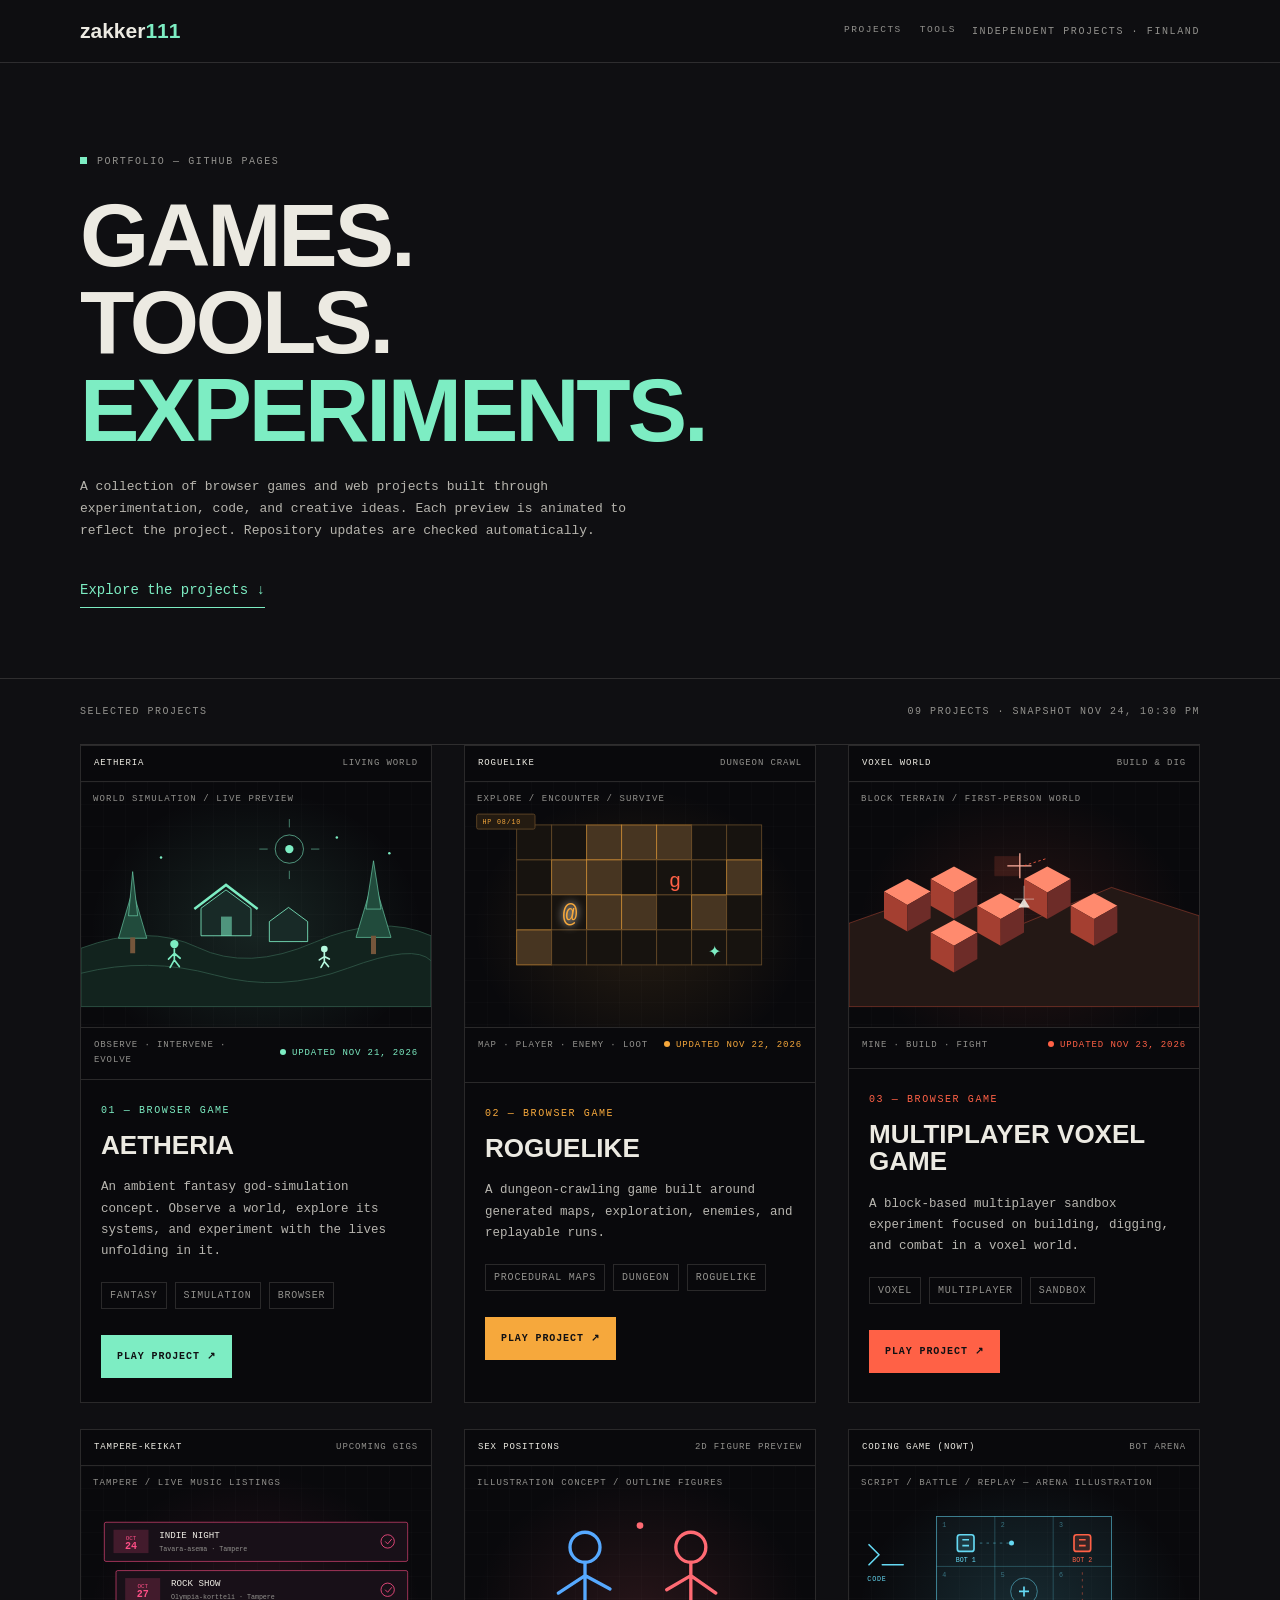
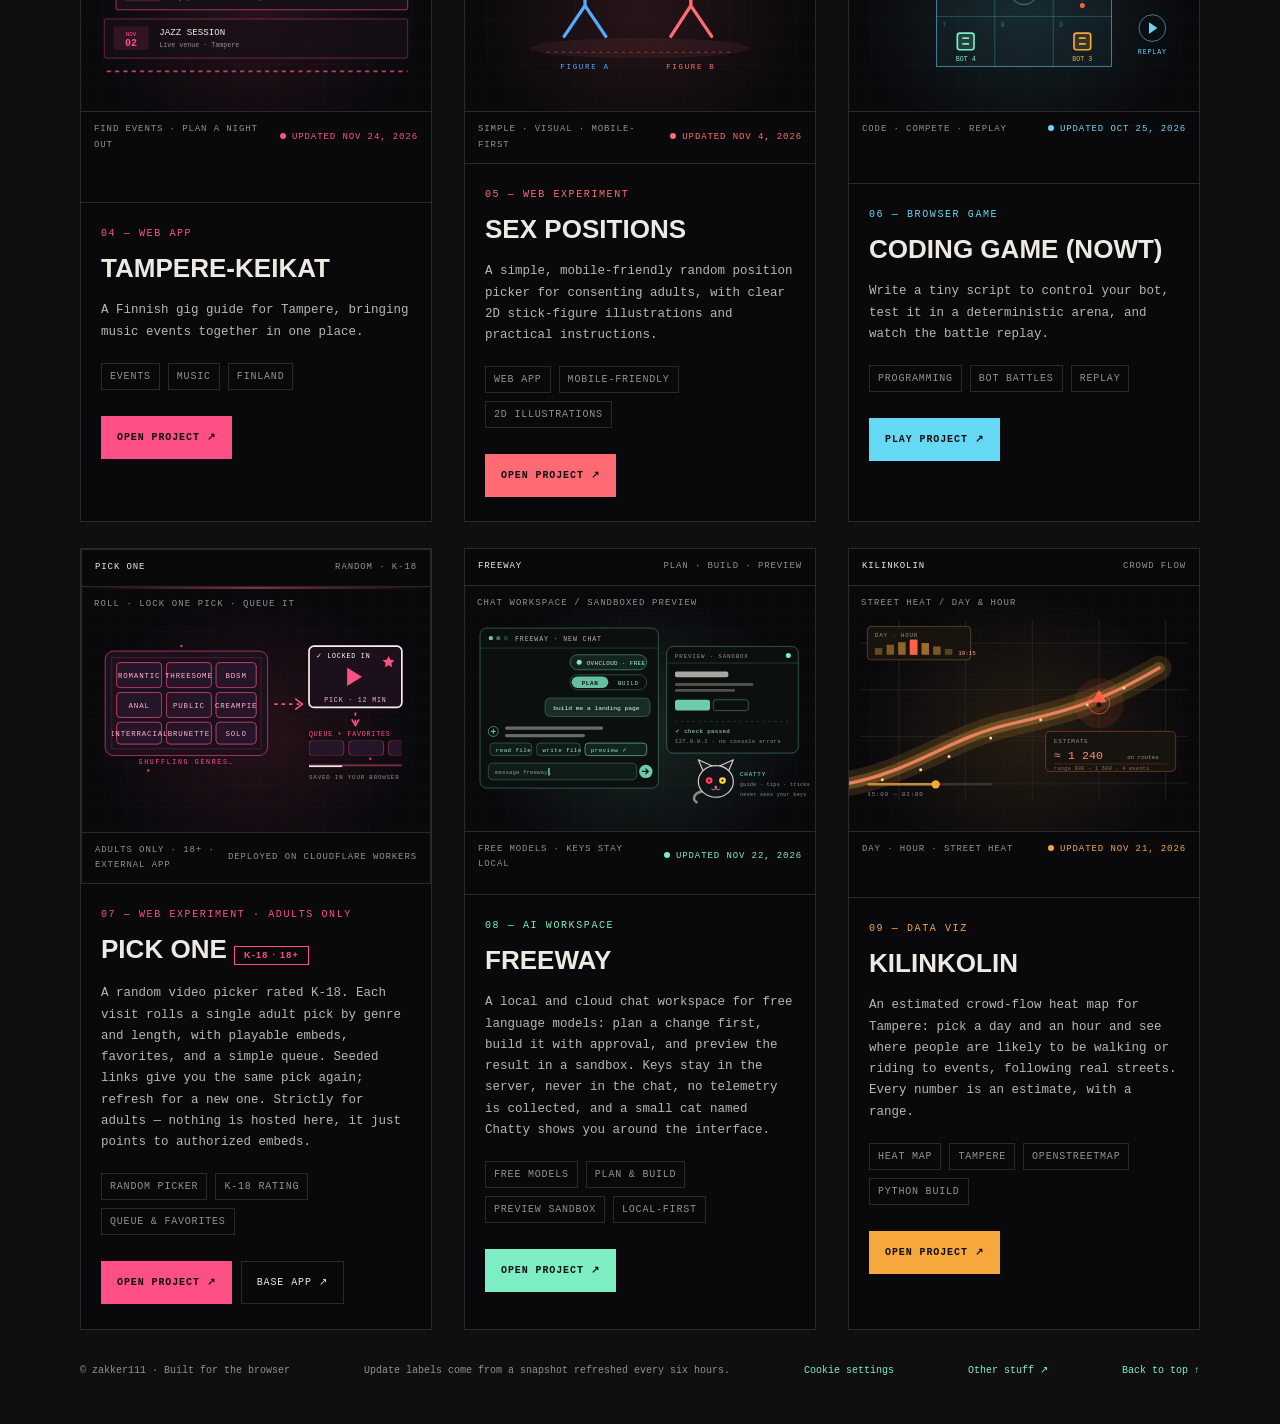
==== commit 2306d0e1: "Serve the site from the lowercase /portfolio/ path" ====
--- a/index.html
+++ b/index.html
@@ -1,11 +1,503 @@
-<!doctype html>
+<!DOCTYPE html>
 <html lang="en">
 <head>
-<meta charset="utf-8">
+<meta charset="UTF-8">
 <meta name="viewport" content="width=device-width, initial-scale=1">
-<title>Throwaway guard test</title>
+<meta name="theme-color" content="#0f0f12">
+<link rel="icon" href="data:image/svg+xml,%3Csvg xmlns='http://www.w3.org/2000/svg' viewBox='0 0 100 100'%3E%3Crect width='100' height='100' rx='18' fill='%230f0f12'/%3E%3Ctext x='50' y='72' font-size='60' font-family='monospace' font-weight='bold' text-anchor='middle' fill='%237dedc3'%3Ez%3C/text%3E%3C/svg%3E">
+<meta name="description" content="Browser games and web projects by zakker111.">
+<title>zakker111 — Projects</title>
+<link rel="canonical" href="https://zakker111.github.io/portfolio/">
+<!-- Social preview (Open Graph / Twitter) so links shared on Facebook, WhatsApp etc. render properly -->
+<meta property="og:type" content="website">
+<meta property="og:site_name" content="zakker111 — Projects">
+<meta property="og:title" content="zakker111 — Projects">
+<meta property="og:description" content="Browser games and web experiments by zakker111 — including Pick One, a K-18 random video picker.">
+<meta property="og:url" content="https://zakker111.github.io/portfolio/">
+<!-- PNG (not SVG): Facebook's scraper does not render SVG share images -->
+<meta property="og:image" content="https://zakker111.github.io/portfolio/og-image.png">
+<meta property="og:image:width" content="1200">
+<meta property="og:image:height" content="630">
+<meta property="og:image:alt" content="zakker111 — Projects">
+<meta name="twitter:card" content="summary_large_image">
+<meta name="twitter:title" content="zakker111 — Projects">
+<meta name="twitter:description" content="Browser games and web experiments by zakker111.">
+<meta name="twitter:image" content="https://zakker111.github.io/portfolio/og-image.png">
+<!-- ============================================================
+     Google Analytics 4 — human-visitor-only tracking.
+     NOTHING is sent to Google until BOTH conditions are true:
+       1. a real human passed the bot checks (looksHuman below), AND
+       2. the human clicked "Yes, track me" in the cookie banner
+          (consent stored in the `ga_consent` cookie).
+     Bots, crawlers and headless scrapers never see the gtag
+     script tag, never get cookies set, and never appear in your
+     reports. See README.md → "Analytics & cookie consent".
+     ============================================================ -->
+<script>
+// GA4 measurement ID. gtag itself is only loaded after a human clicks "Yes"
+// in the cookie banner — see __loadGA() below.
+window.GA_MEASUREMENT_ID = 'G-7BEHR86TWY';
+
+(function () {
+  // ---- Cookie helpers -------------------------------------------------
+  function setCookie(name, value, days) {
+    var d = new Date();
+    d.setTime(d.getTime() + days * 864e5);
+    document.cookie = name + '=' + value + ';expires=' + d.toUTCString() +
+      ';path=/;SameSite=Lax';
+  }
+  function getCookie(name) {
+    var m = document.cookie.match(new RegExp('(?:^|; )' + name + '=([^;]*)'));
+    return m ? decodeURIComponent(m[1]) : null;
+  }
+  // A visitor who clicked "Yes" once may still carry Google's own cookies
+  // (_ga, _ga_<MEASUREMENT>, and legacy _gid/_gat/_gac_*). Declining has to
+  // leave nothing behind, so remove every one we can see, on every path and
+  // domain scope it could have been written to.
+  function clearAnalyticsCookies() {
+    var names = document.cookie.split(';').map(function (c) {
+      return c.split('=')[0].trim();
+    }).filter(function (name) {
+      return name === '_ga' || name === '_gid' ||
+        name.indexOf('_ga_') === 0 || name.indexOf('_gat') === 0 ||
+        name.indexOf('_gac_') === 0;
+    });
+    if (!names.length) return;
+    var host = location.hostname;
+    var domains = ['', host, '.' + host];
+    var parts = host.split('.');
+    if (parts.length > 2) domains.push('.' + parts.slice(-2).join('.'));
+    var paths = ['/', '/portfolio/', location.pathname];
+    names.forEach(function (name) {
+      domains.forEach(function (domain) {
+        paths.forEach(function (path) {
+          var base = name + '=;expires=Thu, 01 Jan 1970 00:00:00 GMT;path=' + path +
+            (domain ? ';domain=' + domain : '') + ';SameSite=Lax';
+          document.cookie = base;
+          document.cookie = base + ';Secure';
+        });
+      });
+    });
+  }
+
+  // ---- Human / bot detection ------------------------------------------
+  // A real browser driven by a real person passes ALL of these; bots,
+  // curl-style fetchers and headless scrapers fail at least one.
+  function looksHuman() {
+    try {
+      if (!window.isSecureContext && !/^https?:$/.test(location.protocol)) return false;
+      if (navigator.webdriver === true) return false;               // Selenium/Puppeteer flag
+      if (!window.chrome && !/firefox|safari/i.test(navigator.userAgent)) {
+        // non-browser JS environments (Node fetch, python, curl shims)
+        if (typeof document.createElement !== 'function') return false;
+      }
+      if (typeof navigator.plugins === 'undefined') return false;   // no plugin array → not a normal browser
+      if (navigator.userAgent && /bot|crawler|spider|headless|scraping|python|curl|wget|phantom|slurp/i.test(navigator.userAgent)) return false;
+      return true;
+    } catch (e) { return false; }
+  }
+
+  // ---- Load GA ONLY after explicit Yes ----------------------------------
+  window.__loadGA = function () {
+    if (window.__gaLoaded) return;
+    window.__gaLoaded = true;
+    var id = window.GA_MEASUREMENT_ID;
+    if (!id || id === 'G-XXXXXXXXXX') return; // not configured yet → do nothing
+    window.dataLayer = window.dataLayer || [];
+    function gtag(){ dataLayer.push(arguments); }
+    window.gtag = gtag;
+    gtag('js', new Date());
+    gtag('config', id, {
+      cookie_flags: 'SameSite=Lax;Secure',   // GA sets only the _ga analytics cookie
+      cookie_expires: 335 * 86400,           // _ga cookie lives ~11 months max
+      transport_type: 'beacon'
+    });
+    // Consent mode: only analytics storage granted, nothing else, ever.
+    gtag('consent', 'update', {
+      analytics_storage: 'granted',
+      ad_storage: 'denied',
+      ad_user_data: 'denied',
+      ad_personalization: 'denied'
+    });
+    // Inject the actual gtag.js loader — this is the ONLY point where any
+    // request to Google can ever happen, and it requires human + Yes.
+    var s = document.createElement('script');
+    s.async = true;
+    s.src = 'https://www.googletagmanager.com/gtag/js?id=' + encodeURIComponent(id);
+    document.head.appendChild(s);
+  };
+
+  // ---- Stop GA again if consent is withdrawn ----------------------------
+  // GA's own opt-out switch: once this flag is set, gtag.js keeps no state
+  // and sends no further hits for this measurement ID.
+  window.__stopGA = function () {
+    var id = window.GA_MEASUREMENT_ID;
+    if (id) window['ga-disable-' + id] = true;
+  };
+  window.__resumeGA = function () {
+    var id = window.GA_MEASUREMENT_ID;
+    if (id) window['ga-disable-' + id] = false;
+  };
+
+  // ---- The cookie / consent banner --------------------------------------
+  function showBanner() {
+    if (document.querySelector('.cc-banner')) return; // already open
+    var style = document.createElement('style');
+    style.textContent =
+      '.cc-banner{position:fixed;left:0;right:0;bottom:0;z-index:999;background:#15151a;' +
+      'border-top:1px solid rgba(236,234,226,.2);padding:14px 20px;display:flex;gap:14px;' +
+      'flex-wrap:wrap;align-items:center;font:12.5px/1.6 "IBM Plex Mono",monospace;color:#eceae2}' +
+      '.cc-banner p{margin:0;flex:1 1 320px}' +
+      '.cc-banner button{font:inherit;cursor:pointer;border-radius:6px;padding:8px 16px;border:1px solid transparent}' +
+      '.cc-yes{background:#7dedc3;color:#0f0f12;font-weight:600}' +
+      '.cc-no{background:transparent;color:#eceae2;border-color:rgba(236,234,226,.3)}' +
+      '.cc-why{color:#92918d;font-size:10.5px;flex-basis:100%}' +
+      '.cc-banner{max-height:46vh;overflow-y:auto}' +
+      '@media(max-width:520px){.cc-banner{padding:10px 14px;gap:10px}' +
+      '.cc-banner p{font-size:11.5px;line-height:1.5;flex-basis:100%}' +
+      '.cc-banner button{padding:8px 14px;font-size:11.5px}' +
+      '.cc-why{font-size:10px;line-height:1.45}.cc-why .cc-long{display:none}}';
+    document.head.appendChild(style);
+
+    var banner = document.createElement('div');
+    banner.className = 'cc-banner';
+    banner.setAttribute('role', 'dialog');
+    banner.setAttribute('aria-label', 'Cookie consent');
+    banner.innerHTML =
+      '<p><strong>Cookie question.</strong> May I use one analytics cookie ' +
+      '(Google Analytics) to count visits? It is only set if you click Yes.</p>' +
+      '<button class="cc-yes" type="button">Yes, track me</button>' +
+      '<button class="cc-no" type="button">No, don\'t track me</button>' +
+      '<span class="cc-why"><strong>Why?</strong> This site tracks <u>only where human visitors come from</u> ' +
+      '(country / city and page viewed) — nothing more.<span class="cc-long"> No ads, no profiles, no personal data, ' +
+      'no third-party marketing cookies. Bots and crawlers are excluded automatically and are never tracked.</span></span>';
+
+    banner.querySelector('.cc-yes').addEventListener('click', function () {
+      setCookie('ga_consent', 'yes', 365);
+      banner.remove();
+      unreserve();
+      window.__resumeGA(); // undo a withdrawal made earlier
+      window.__loadGA();
+    });
+    banner.querySelector('.cc-no').addEventListener('click', function () {
+      setCookie('ga_consent', 'no', 365);
+      clearAnalyticsCookies(); // remove anything an earlier "Yes" left behind
+      window.__stopGA();       // and stop sending hits if GA was already running
+      banner.remove();
+      unreserve();
+    });
+    document.body.appendChild(banner);
+    function reserve() { document.body.style.paddingBottom = banner.offsetHeight + 'px'; }
+    function unreserve() { document.body.style.paddingBottom = ''; window.removeEventListener('resize', reserve); }
+    reserve();
+    window.addEventListener('resize', reserve);
+    if (window.ResizeObserver) new ResizeObserver(reserve).observe(banner);
+  }
+
+  function init() {
+    // The footer's "Cookie settings" link reopens the banner so a visitor can
+    // withdraw (or change) an earlier choice. Wired before the bot checks:
+    // it only ever reveals the banner, it never loads GA by itself.
+    var opener = document.querySelector('[data-cookie-settings]');
+    if (opener) {
+      opener.addEventListener('click', function (event) {
+        event.preventDefault();
+        showBanner();
+      });
+    }
+
+    // 1. Bots never trigger anything: no banner, no cookie, no GA request.
+    if (!looksHuman()) return;
+    var consent = getCookie('ga_consent');
+    if (consent === 'yes') { window.__loadGA(); return; }
+    if (consent === 'no') { clearAnalyticsCookies(); return; }
+    showBanner();
+  }
+
+  if (document.readyState === 'loading') {
+    document.addEventListener('DOMContentLoaded', init);
+  } else { init(); }
+})();
+</script>
+<style>
+
+
+
+
+
+:root{--bg:#0f0f12;--panel:#09090c;--ink:#eceae2;--dim:#92918d;--line:rgba(236,234,226,.14);--mint:#7dedc3;--amber:#f6a83c;--coral:#ff6146;--pink:#ff4f87;--red:#ff6a73;--cyan:#65d9f3;--mono:"IBM Plex Mono",ui-monospace,SFMono-Regular,Menlo,Consolas,"Liberation Mono",monospace;--display:"Syne","Arial Black","Helvetica Neue",Arial,sans-serif}
+*{box-sizing:border-box}html{scroll-behavior:smooth}body{margin:0;background:var(--bg);color:var(--ink);font:14px/1.7 var(--mono)}a{color:inherit}a:focus-visible{outline:2px solid var(--mint);outline-offset:4px}.wrap{width:min(1120px,calc(100% - 40px));margin:auto}
+.card-grid{display:grid;grid-template-columns:1fr;gap:26px 32px;width:100%}
+.card-grid>article{width:min(100%,560px);margin:0 auto;justify-self:start}
+@media(min-width:761px){.card-grid{grid-template-columns:repeat(2,minmax(0,1fr))}.card-grid>article{width:min(100%,440px)}}
+@media(min-width:1080px){.card-grid{grid-template-columns:repeat(3,minmax(0,1fr))}.card-grid>article{width:min(100%,360px)}}
+.hero .wrap,.project-info{container-type:inline-size}
+
+.project-info{padding:22px 20px 24px;order:1}
+header{position:sticky;top:0;z-index:10;background:rgba(15,15,18,.92);backdrop-filter:blur(12px);border-bottom:1px solid var(--line)}.nav{min-height:62px;display:flex;align-items:center;justify-content:space-between;gap:16px}.brand{font:800 21px var(--display);text-decoration:none}.brand span{color:var(--mint)}.nav-note,.kicker,.number,.tag{color:var(--dim);font-size:10px;letter-spacing:.16em;text-transform:uppercase}
+.hero{min-height:400px;padding:90px 0 70px;display:flex;flex-direction:column;justify-content:center;border-bottom:1px solid var(--line)}.kicker:before{content:"";display:inline-block;width:7px;height:7px;background:var(--mint);margin-right:10px}h1{max-width:100%;margin:22px 0;font-weight:800;font-family:var(--display);line-height:.98;letter-spacing:-.035em;text-transform:uppercase;overflow-wrap:break-word;font-size:clamp(19px,6.3vw,66px);font-size:clamp(19px,7.95cqw,90px)}h1 span{color:var(--mint)}.intro{max-width:560px;color:#b6b4ad;font-size:13px}.hero-link{display:inline-block;margin-top:24px;width:fit-content;color:var(--mint);text-decoration:none;border-bottom:1px solid var(--mint);padding-bottom:4px}
+.section-head{display:flex;justify-content:space-between;gap:12px;padding:24px 0;border-bottom:1px solid var(--line);color:var(--dim);font-size:10px;letter-spacing:.15em;text-transform:uppercase}.project{--accent:var(--mint);display:grid;grid-template-columns:minmax(0,1fr);gap:0;align-items:stretch;padding:0;border:1px solid var(--line);background:var(--panel);overflow:hidden;animation:appear .7s both;transition:border-color .25s}.project:nth-child(1){animation-delay:.04s}.project:nth-child(2){animation-delay:.08s}.project:nth-child(3){animation-delay:.12s}.project:nth-child(4){animation-delay:.16s}.project:nth-child(5){animation-delay:.20s}.project:nth-child(6){animation-delay:.24s}.project:nth-child(7){animation-delay:.28s}.project:nth-child(8){animation-delay:.32s}.project:nth-child(9){animation-delay:.36s}.project:nth-child(10){animation-delay:.40s}@keyframes appear{from{opacity:0;transform:translateY(12px)}to{opacity:1;transform:translateY(0)}}
+.number{color:var(--accent)}h2{margin:13px 0 18px;font-weight:800;font-family:var(--display);line-height:1.05;text-transform:uppercase;overflow-wrap:break-word;font-size:clamp(18px,6.2vw,40px);font-size:clamp(18px,8.4cqw,46px)}.description{max-width:490px;color:#b8b6b0;font-size:12.5px}.tags{display:flex;flex-wrap:wrap;gap:8px;margin-top:20px}.tag{border:1px solid var(--line);padding:4px 8px;letter-spacing:.08em}.actions{display:flex;flex-wrap:wrap;gap:9px;margin-top:26px}.btn{display:inline-flex;justify-content:center;align-items:center;gap:8px;padding:12px 15px;border:1px solid var(--line);color:var(--ink);text-decoration:none;font-size:10px;letter-spacing:.09em;text-transform:uppercase;transition:.2s ease}.btn.primary{background:var(--accent);border-color:var(--accent);color:#101013;font-weight:600}.btn:hover{border-color:var(--accent);transform:translateY(-2px)}.btn.primary:hover{background:var(--ink);border-color:var(--ink)}
+.preview{min-width:0;border:0;border-bottom:1px solid var(--line);background:var(--panel);transition:border-color .25s;order:0}.project:hover{border-color:var(--accent)}.preview-head,.preview-foot{display:flex;justify-content:space-between;gap:12px;padding:10px 13px;color:var(--dim);font-size:9px;letter-spacing:.1em;text-transform:uppercase}.preview-head{border-bottom:1px solid var(--line)}.preview-head strong{color:var(--ink);font-weight:500}.preview-foot{border-top:1px solid var(--line);align-items:center}.updated{color:var(--accent);white-space:nowrap}.update-dot{display:inline-block;width:6px;height:6px;border-radius:50%;background:var(--accent);margin-right:6px}.updated.changed .update-dot{animation:updatePulse 1s ease-in-out 5}@keyframes updatePulse{50%{transform:scale(2.1);box-shadow:0 0 12px var(--accent)}}
+.art{position:relative;height:245px;overflow:hidden;background:radial-gradient(ellipse at 50% 60%,color-mix(in srgb,var(--accent) 12%,transparent),transparent 67%),#09090c}.art:before{content:"";position:absolute;inset:0;opacity:.45;background-image:linear-gradient(rgba(255,255,255,.035) 1px,transparent 1px),linear-gradient(90deg,rgba(255,255,255,.035) 1px,transparent 1px);background-size:22px 22px}
+.art svg{position:absolute;inset:0;width:100%;height:100%;overflow:visible}.art .label{position:absolute;left:12px;top:10px;color:var(--dim);font-size:9px;letter-spacing:.12em;text-transform:uppercase;z-index:2}
+.k18-frame{border:1px solid var(--line);background:var(--panel);transition:border-color .25s}.project:hover .k18-frame{border-color:var(--accent)}.k18-corner{position:absolute;width:16px;height:16px;border:2px solid var(--accent);z-index:3;animation:k18glow 2.4s ease-in-out infinite}.k18-corner.tl{top:-2px;left:-2px;border-right:0;border-bottom:0}.k18-corner.tr{top:-2px;right:-2px;border-left:0;border-bottom:0;animation-delay:.6s}.k18-corner.bl{bottom:-2px;left:-2px;border-right:0;border-top:0;animation-delay:1.2s}.k18-corner.br{bottom:-2px;right:-2px;border-left:0;border-top:0;animation-delay:1.8s}@keyframes k18glow{0%,100%{opacity:.45;filter:drop-shadow(0 0 0 transparent)}50%{opacity:1;filter:drop-shadow(0 0 7px var(--accent))}}
+.k18-badge{display:inline-flex;align-items:center;gap:6px;padding:4px 9px;border:1px solid var(--accent);color:var(--accent);font-size:9px;letter-spacing:.14em;text-transform:uppercase;font-weight:600;animation:k18pulse 2.2s ease-in-out infinite}@keyframes k18pulse{50%{box-shadow:0 0 14px color-mix(in srgb,var(--accent) 45%,transparent)}}.scanline{position:absolute;left:0;right:0;height:2px;background:linear-gradient(90deg,transparent,var(--accent),transparent);opacity:.5;animation:scanmove 3.2s linear infinite;z-index:2}@keyframes scanmove{from{top:-4px}to{top:250px}}
+svg .glow{filter:drop-shadow(0 0 5px currentColor)}svg .slow{animation:drift 5s ease-in-out infinite}svg .slow2{animation:drift 7s ease-in-out infinite reverse}svg .blink{animation:blink 2.5s steps(2,end) infinite}svg .walk{animation:walk 1.2s ease-in-out infinite alternate;transform-box:fill-box;transform-origin:center}svg .bob{animation:bob 2.4s ease-in-out infinite}svg .pulse{animation:pulse 2s ease-in-out infinite;transform-box:fill-box;transform-origin:center}svg .slot{animation:slot 1.4s cubic-bezier(.2,.7,.3,1) infinite}svg .slot2{animation:slot 1.4s cubic-bezier(.2,.7,.3,1) infinite;animation-delay:.14s}svg .slot3{animation:slot 1.4s cubic-bezier(.2,.7,.3,1) infinite;animation-delay:.28s}@keyframes slot{0%{transform:translateY(-15px);opacity:0}18%,68%{transform:translateY(0);opacity:1}90%,100%{transform:translateY(15px);opacity:0}}svg .landed{animation:landed 4.2s ease-in-out infinite}@keyframes landed{0%,8%{opacity:0}18%,88%{opacity:1}100%{opacity:0}}svg .lockring{animation:lockring 4.2s ease-in-out infinite}@keyframes lockring{0%,10%{transform:scale(.88);opacity:0}22%,85%{transform:scale(1);opacity:1}100%{transform:scale(1);opacity:0}}svg .chipflow{animation:chipflow 3.2s linear infinite}@keyframes chipflow{from{transform:translateX(0)}to{transform:translateX(-48px)}}
+@keyframes drift{0%,100%{transform:translateY(0)}50%{transform:translateY(-7px)}}@keyframes blink{50%{opacity:.35}}@keyframes walk{to{transform:translateX(9px)}}@keyframes bob{50%{transform:translateY(-4px)}}@keyframes pulse{50%{opacity:.4;transform:scale(1.08)}}
+.world-ground{fill:#12231e;stroke:#315849;stroke-width:1}.tree{fill:#214b3c;stroke:#7dedc3;stroke-opacity:.65}.house{fill:#182a27;stroke:#7dedc3;stroke-width:1}.creature{fill:#7dedc3}.dungeon-wall{fill:#473521;stroke:#f6a83c;stroke-opacity:.65}.dungeon-floor{fill:#17130f;stroke:#654a28;stroke-width:1}.voxel-top{fill:#ff8a6e}.voxel-front{fill:#a43f31}.voxel-side{fill:#6d2c28}.stick{fill:none;stroke-linecap:round;stroke-linejoin:round;stroke-width:4}.gig-card{fill:#181018;stroke:#ff4f87;stroke-opacity:.7}.gig-line{stroke:#ff4f87;stroke-width:2;opacity:.75}
+footer{padding:32px 0 45px;color:var(--dim);font-size:10px}.footer-inner{display:flex;justify-content:space-between;flex-wrap:wrap;gap:12px}footer a,footer .footer-btn{color:var(--mint);text-decoration:none}.footer-btn{background:none;border:0;padding:0;font:inherit;cursor:pointer;letter-spacing:inherit}.footer-btn:hover,.footer-btn:focus-visible{text-decoration:underline}
+@media(max-width:760px){.hero{min-height:350px;padding:70px 0 50px}.project{grid-template-columns:1fr;padding:0;gap:0}.art{height:215px}.actions .btn{flex:1 1 130px}.nav-note{font-size:8px}}
+@media(prefers-reduced-motion:reduce){*,*:before,*:after{animation-duration:.01ms!important;animation-iteration-count:1!important;scroll-behavior:auto!important;transition-duration:.01ms!important}}
+.nav-links{display:flex;gap:18px;margin-left:auto}
+.nav-links a{font-size:9.5px;letter-spacing:.16em;text-transform:uppercase;text-decoration:none;color:var(--dim);padding:3px 0;border-bottom:1px solid transparent}
+.nav-links a:hover,.nav-links a:focus-visible{color:var(--ink);border-bottom-color:var(--mint)}
+.tool .monogram{aspect-ratio:16/10;border-bottom:1px solid var(--line);background:#17140f}
+.tool .monogram svg{display:block;width:100%;height:100%}
+@media(max-width:520px){.nav-note{display:none}.nav-links{gap:14px;margin-left:0}}
+
+
+</style>
 </head>
 <body>
-<p>Throwaway branch: this page exists only to make the frozen index.html guard fail.</p>
+<header><div class="wrap nav"><a class="brand" href="#top">zakker<span>111</span></a><nav class="nav-links" aria-label="Sections"><a href="#projects">Projects</a><a href="tools.html">Tools</a></nav><div class="nav-note">Independent projects · Finland</div></div></header>
+<main id="top">
+<section class="hero"><div class="wrap"><div class="kicker">Portfolio — GitHub Pages</div><h1>Games.<br>Tools.<br><span>Experiments.</span></h1><p class="intro">A collection of browser games and web projects built through experimentation, code, and creative ideas. Each preview is animated to reflect the project. Repository updates are checked automatically.</p><a class="hero-link" href="#projects">Explore the projects ↓</a></div></section>
+<section id="projects" style="scroll-margin-top:80px"><div class="wrap">
+<div class="section-head"><span>Selected projects</span><span>09 projects · <span id="check-status">loading snapshot…</span></span></div>
+
+<div class="card-grid">
+<article class="project" style="--accent:var(--mint)" data-repo="zakker111/aetheria">
+<div class="project-info"><div class="number">01 — Browser game</div><h2>Aetheria</h2><p class="description">An ambient fantasy god-simulation concept. Observe a world, explore its systems, and experiment with the lives unfolding in it.</p><div class="tags"><span class="tag">Fantasy</span><span class="tag">Simulation</span><span class="tag">Browser</span></div><div class="actions"><a class="btn primary" href="https://zakker111.github.io/aetheria/" target="_blank" rel="noopener">Play project ↗</a></div></div>
+<div class="preview"><div class="preview-head"><strong>Aetheria</strong><span>Living world</span></div><div class="art"><span class="label">World simulation / live preview</span>
+<svg viewBox="0 0 420 245" aria-hidden="true">
+<path class="world-ground" d="M0 175 Q80 145 140 174 T280 168 T420 160 V245 H0Z"/><path d="M0 205 Q80 185 160 207 T320 199 T420 190" fill="none" stroke="#315849"/>
+<g class="slow"><path class="tree" d="M45 163 L62 105 L79 163Z"/><path class="tree" d="M57 136 L62 83 L68 136Z"/><rect x="59" y="162" width="6" height="19" fill="#75563b"/><path class="tree" d="M330 162 L351 91 L372 162Z"/><path class="tree" d="M342 128 L351 70 L360 128Z"/><rect x="348" y="160" width="6" height="22" fill="#75563b"/></g>
+<g class="slow2"><path class="house" d="M144 160 V127 L174 105 L204 127 V160Z"/><path d="M136 128 L174 99 L212 128" fill="none" stroke="#7dedc3" stroke-width="3"/><rect x="168" y="137" width="13" height="23" fill="#7dedc3" opacity=".55"/><path class="house" d="M226 167 V143 L249 126 L272 143 V167Z"/></g>
+<g class="walk"><circle class="creature" cx="112" cy="170" r="5"/><path d="M112 176 v13 m0 -8 l-7 7 m7 -7 l7 6 m-7 2 l-5 9 m5 -9 l6 8" fill="none" stroke="#7dedc3" stroke-width="2" stroke-linecap="round"/></g>
+<g class="walk" style="animation-delay:-.6s"><circle cx="292" cy="176" r="4" fill="#b6f9df"/><path d="M292 180 v11 m0 -6 l-6 4 m6 -4 l6 3 m-6 3 l-4 7 m4 -7 l5 6" fill="none" stroke="#b6f9df" stroke-width="2" stroke-linecap="round"/></g>
+<g class="pulse"><circle cx="250" cy="56" r="17" fill="none" stroke="#7dedc3" opacity=".7"/><circle cx="250" cy="56" r="5" fill="#7dedc3"/><path d="M250 30 V20 M250 92 V82 M224 56 H214 M286 56 H276" stroke="#7dedc3" opacity=".6"/></g>
+<g fill="#7dedc3"><circle cx="96" cy="66" r="1.5"/><circle cx="307" cy="42" r="1.5"/><circle cx="370" cy="61" r="1.5"/></g>
+</svg></div><div class="preview-foot"><span>Observe · intervene · evolve</span><span class="updated" data-updated>Checking update…</span></div></div></article>
+
+<article class="project" style="--accent:var(--amber)" data-repo="zakker111/Roguelike_new_1">
+<div class="project-info"><div class="number">02 — Browser game</div><h2>Roguelike</h2><p class="description">A dungeon-crawling game built around generated maps, exploration, enemies, and replayable runs.</p><div class="tags"><span class="tag">Procedural maps</span><span class="tag">Dungeon</span><span class="tag">Roguelike</span></div><div class="actions"><a class="btn primary" href="https://zakker111.github.io/Roguelike_new_1/" target="_blank" rel="noopener">Play project ↗</a></div></div>
+<div class="preview"><div class="preview-head"><strong>Roguelike</strong><span>Dungeon crawl</span></div><div class="art"><span class="label">Explore / encounter / survive</span>
+<svg viewBox="0 0 420 245" aria-hidden="true">
+<g transform="translate(62 27)">
+<rect class="dungeon-floor" x="0" y="0" width="42" height="42"/><rect class="dungeon-floor" x="42" y="0" width="42" height="42"/><rect class="dungeon-wall" x="84" y="0" width="42" height="42"/><rect class="dungeon-wall" x="126" y="0" width="42" height="42"/><rect class="dungeon-wall" x="168" y="0" width="42" height="42"/><rect class="dungeon-floor" x="210" y="0" width="42" height="42"/><rect class="dungeon-floor" x="252" y="0" width="42" height="42"/>
+<rect class="dungeon-floor" x="0" y="42" width="42" height="42"/><rect class="dungeon-wall" x="42" y="42" width="42" height="42"/><rect class="dungeon-wall" x="84" y="42" width="42" height="42"/><rect class="dungeon-floor" x="126" y="42" width="42" height="42"/><rect class="dungeon-floor" x="168" y="42" width="42" height="42"/><rect class="dungeon-floor" x="210" y="42" width="42" height="42"/><rect class="dungeon-wall" x="252" y="42" width="42" height="42"/>
+<rect class="dungeon-floor" x="0" y="84" width="42" height="42"/><rect class="dungeon-floor" x="42" y="84" width="42" height="42"/><rect class="dungeon-wall" x="84" y="84" width="42" height="42"/><rect class="dungeon-wall" x="126" y="84" width="42" height="42"/><rect class="dungeon-floor" x="168" y="84" width="42" height="42"/><rect class="dungeon-wall" x="210" y="84" width="42" height="42"/><rect class="dungeon-floor" x="252" y="84" width="42" height="42"/>
+<rect class="dungeon-wall" x="0" y="126" width="42" height="42"/><rect class="dungeon-floor" x="42" y="126" width="42" height="42"/><rect class="dungeon-floor" x="84" y="126" width="42" height="42"/><rect class="dungeon-floor" x="126" y="126" width="42" height="42"/><rect class="dungeon-floor" x="168" y="126" width="42" height="42"/><rect class="dungeon-floor" x="210" y="126" width="42" height="42"/><rect class="dungeon-floor" x="252" y="126" width="42" height="42"/>
+<g class="walk"><text x="64" y="116" font-size="30" fill="#f6a83c" text-anchor="middle" class="glow">@</text></g><g class="pulse"><text x="190" y="75" font-size="24" fill="#ff6146" text-anchor="middle">g</text></g><text x="230" y="158" font-size="19" fill="#7dedc3">✦</text>
+</g><rect x="14" y="14" width="70" height="18" rx="2" fill="#241b11" stroke="#654a28"/><text x="21" y="26" font-size="8" fill="#f6a83c" letter-spacing="1">HP 08/10</text>
+</svg></div><div class="preview-foot"><span>Map · player · enemy · loot</span><span class="updated" data-updated>Checking update…</span></div></div></article>
+
+<article class="project" style="--accent:var(--coral)" data-repo="zakker111/multiplayer_voxel_game">
+<div class="project-info"><div class="number">03 — Browser game</div><h2>Multiplayer Voxel Game</h2><p class="description">A block-based multiplayer sandbox experiment focused on building, digging, and combat in a voxel world.</p><div class="tags"><span class="tag">Voxel</span><span class="tag">Multiplayer</span><span class="tag">Sandbox</span></div><div class="actions"><a class="btn primary" href="https://zakker111.github.io/multiplayer_voxel_game/" target="_blank" rel="noopener">Play project ↗</a></div></div>
+<div class="preview"><div class="preview-head"><strong>Voxel world</strong><span>Build & dig</span></div><div class="art"><span class="label">Block terrain / first-person world</span>
+<svg viewBox="0 0 420 245" aria-hidden="true">
+<path d="M0 145 L105 108 L210 145 L315 102 L420 136 V245 H0Z" fill="#241815" stroke="#ff6146" stroke-opacity=".4"/>
+<g transform="translate(42 72)">
+<g><path class="voxel-top" d="M0 35 L28 20 L56 35 L28 51Z"/><path class="voxel-front" d="M0 35 L28 51 V83 L0 67Z"/><path class="voxel-side" d="M28 51 L56 35 V67 L28 83Z"/></g>
+<g transform="translate(56 -15)"><path class="voxel-top" d="M0 35 L28 20 L56 35 L28 51Z"/><path class="voxel-front" d="M0 35 L28 51 V83 L0 67Z"/><path class="voxel-side" d="M28 51 L56 35 V67 L28 83Z"/></g>
+<g transform="translate(56 49)"><path class="voxel-top" d="M0 35 L28 20 L56 35 L28 51Z"/><path class="voxel-front" d="M0 35 L28 51 V83 L0 67Z"/><path class="voxel-side" d="M28 51 L56 35 V67 L28 83Z"/></g>
+<g transform="translate(112 17)"><path class="voxel-top" d="M0 35 L28 20 L56 35 L28 51Z"/><path class="voxel-front" d="M0 35 L28 51 V83 L0 67Z"/><path class="voxel-side" d="M28 51 L56 35 V67 L28 83Z"/></g>
+<g transform="translate(168 -15)"><path class="voxel-top" d="M0 35 L28 20 L56 35 L28 51Z"/><path class="voxel-front" d="M0 35 L28 51 V83 L0 67Z"/><path class="voxel-side" d="M28 51 L56 35 V67 L28 83Z"/></g>
+<g transform="translate(224 17)"><path class="voxel-top" d="M0 35 L28 20 L56 35 L28 51Z"/><path class="voxel-front" d="M0 35 L28 51 V83 L0 67Z"/><path class="voxel-side" d="M28 51 L56 35 V67 L28 83Z"/></g>
+</g>
+<g class="slow"><path d="M175 65 L205 65 L205 88 L175 88Z" fill="#ff6146" opacity=".15" stroke="#ff6146"/><path d="M190 76 H219 M205 61 V91" stroke="#ffb09e" stroke-width="1.5"/><path d="M210 76 L238 67" stroke="#ff6146" stroke-dasharray="3 3"/></g>
+<path d="M210 115 l-7 11 h14Z" fill="#eceae2" opacity=".9"/><path d="M210 115 V100 M198 116 H222" stroke="#eceae2" opacity=".6"/>
+</svg></div><div class="preview-foot"><span>Mine · build · fight</span><span class="updated" data-updated>Checking update…</span></div></div></article>
+
+<article class="project" style="--accent:var(--pink)" data-repo="zakker111/tampere-keikat">
+<div class="project-info"><div class="number">04 — Web app</div><h2>Tampere-keikat</h2><p class="description">A Finnish gig guide for Tampere, bringing music events together in one place.</p><div class="tags"><span class="tag">Events</span><span class="tag">Music</span><span class="tag">Finland</span></div><div class="actions"><a class="btn primary" href="https://zakker111.github.io/tampere-keikat/" target="_blank" rel="noopener">Open project ↗</a></div></div>
+<div class="preview"><div class="preview-head"><strong>Tampere-keikat</strong><span>Upcoming gigs</span></div><div class="art"><span class="label">Tampere / live music listings</span>
+<svg viewBox="0 0 420 245" aria-hidden="true">
+<g class="slow"><rect class="gig-card" x="28" y="43" width="364" height="47" rx="2"/><rect x="39" y="52" width="42" height="28" fill="#ff4f87" opacity=".18"/><text x="60" y="64" text-anchor="middle" font-size="7" fill="#ff4f87">OCT</text><text x="60" y="75" text-anchor="middle" font-size="12" fill="#ff4f87" font-weight="bold">24</text><text x="94" y="62" font-size="11" fill="#eceae2">INDIE NIGHT</text><text x="94" y="77" font-size="8" fill="#92918d">Tavara-asema · Tampere</text><circle cx="368" cy="66" r="8" fill="none" stroke="#ff4f87"/><path d="M365 66 l3 3 5 -6" fill="none" stroke="#ff4f87"/></g>
+<g class="slow2"><rect class="gig-card" x="42" y="101" width="350" height="47" rx="2"/><rect x="53" y="110" width="42" height="28" fill="#ff4f87" opacity=".18"/><text x="74" y="122" text-anchor="middle" font-size="7" fill="#ff4f87">OCT</text><text x="74" y="133" text-anchor="middle" font-size="12" fill="#ff4f87" font-weight="bold">27</text><text x="108" y="120" font-size="11" fill="#eceae2">ROCK SHOW</text><text x="108" y="135" font-size="8" fill="#92918d">Olympia-kortteli · Tampere</text><circle cx="368" cy="124" r="8" fill="none" stroke="#ff4f87"/><path d="M365 124 l3 3 5 -6" fill="none" stroke="#ff4f87"/></g>
+<rect class="gig-card" x="28" y="159" width="364" height="47" rx="2" opacity=".65"/><rect x="39" y="168" width="42" height="28" fill="#ff4f87" opacity=".12"/><text x="60" y="180" text-anchor="middle" font-size="7" fill="#ff4f87">NOV</text><text x="60" y="191" text-anchor="middle" font-size="12" fill="#ff4f87" font-weight="bold">02</text><text x="94" y="178" font-size="11" fill="#eceae2">JAZZ SESSION</text><text x="94" y="193" font-size="8" fill="#92918d">Live venue · Tampere</text><path class="gig-line" d="M28 222 H392" stroke-dasharray="5 5"><animate attributeName="stroke-dashoffset" from="0" to="-40" dur="3s" repeatCount="indefinite"/></path>
+</svg></div><div class="preview-foot"><span>Find events · plan a night out</span><span class="updated" data-updated>Checking update…</span></div></div></article>
+
+<article class="project" style="--accent:var(--red)" data-repo="zakker111/Sex_positions">
+<div class="project-info"><div class="number">05 — Web experiment</div><h2>Sex Positions</h2><p class="description">A simple, mobile-friendly random position picker for consenting adults, with clear 2D stick-figure illustrations and practical instructions.</p><div class="tags"><span class="tag">Web app</span><span class="tag">Mobile-friendly</span><span class="tag">2D illustrations</span></div><div class="actions"><a class="btn primary" href="https://zakker111.github.io/Sex_positions/" target="_blank" rel="noopener">Open project ↗</a></div></div>
+<div class="preview"><div class="preview-head"><strong>Sex Positions</strong><span>2D figure preview</span></div><div class="art"><span class="label">Illustration concept / outline figures</span>
+<svg viewBox="0 0 420 245" aria-hidden="true">
+<ellipse cx="210" cy="194" rx="132" ry="12" fill="#ff6a73" opacity=".08"/>
+<g class="slow"><g class="stick" stroke="#56a9ff"><circle cx="144" cy="73" r="18"/><path d="M144 92 L144 143 M144 107 L112 128 M144 107 L174 123 M144 143 L119 180 M144 143 L169 180"/></g></g>
+<g class="slow2"><g class="stick" stroke="#ff6a73"><circle cx="271" cy="73" r="18"/><path d="M271 92 L271 143 M271 107 L242 124 M271 107 L301 128 M271 143 L247 180 M271 143 L296 180"/></g></g>
+<path d="M98 199 H322" stroke="#ff6a73" stroke-opacity=".5" stroke-dasharray="4 5"/><circle class="pulse" cx="210" cy="47" r="4" fill="#ff6a73"/><text x="144" y="219" text-anchor="middle" fill="#56a9ff" font-size="9" letter-spacing="2">FIGURE A</text><text x="271" y="219" text-anchor="middle" fill="#ff6a73" font-size="9" letter-spacing="2">FIGURE B</text>
+</svg></div><div class="preview-foot"><span>Simple · visual · mobile-first</span><span class="updated" data-updated>Checking update…</span></div></div></article>
+
+<article id="p-coding-game" class="project" style="--accent:var(--cyan)" data-repo="zakker111/Coding_game-3_newest">
+<div class="project-info"><div class="number">06 — Browser game</div><h2>Coding Game (Nowt)</h2><p class="description">Write a tiny script to control your bot, test it in a deterministic arena, and watch the battle replay.</p><div class="tags"><span class="tag">Programming</span><span class="tag">Bot battles</span><span class="tag">Replay</span></div><div class="actions"><a class="btn primary" href="https://zakker111.github.io/Coding_game-3_newest/" target="_blank" rel="noopener">Play project ↗</a></div></div>
+<div class="preview"><div class="preview-head"><strong>Coding Game (Nowt)</strong><span>Bot arena</span></div><div class="art"><span class="label">Script / battle / replay — arena illustration</span>
+<svg viewBox="0 0 420 245" aria-hidden="true" style="color:var(--accent)">
+<rect x="105" y="36" width="210" height="180" fill="currentColor" fill-opacity=".04" stroke="currentColor" stroke-opacity=".65"/>
+<path d="M175 36 V216 M245 36 V216 M105 96 H315 M105 156 H315" fill="none" stroke="currentColor" stroke-opacity=".3"/>
+<g fill="currentColor" fill-opacity=".45" font-size="8"><text x="112" y="49">1</text><text x="182" y="49">2</text><text x="252" y="49">3</text><text x="112" y="109">4</text><text x="182" y="109">5</text><text x="252" y="109">6</text><text x="112" y="169">7</text><text x="182" y="169">8</text><text x="252" y="169">9</text></g>
+<g class="pulse"><circle cx="210" cy="126" r="16" fill="none" stroke="currentColor" stroke-opacity=".6"/><path d="M204 126 H216 M210 120 V132" stroke="currentColor" stroke-width="2"/></g>
+<g class="walk"><rect x="130" y="58" width="20" height="20" rx="3" fill="currentColor" fill-opacity=".16" stroke="currentColor" stroke-width="2"/><path d="M136 64 H144 M136 71 H144" stroke="currentColor" stroke-width="2"/><text x="140" y="91" text-anchor="middle" font-size="8" fill="currentColor">BOT 1</text></g>
+<g class="bob"><rect x="270" y="58" width="20" height="20" rx="3" fill="var(--coral)" fill-opacity=".16" stroke="var(--coral)" stroke-width="2"/><path d="M276 64 H284 M276 71 H284" stroke="var(--coral)" stroke-width="2"/><text x="280" y="91" text-anchor="middle" font-size="8" fill="var(--coral)">BOT 2</text></g>
+<g class="walk" style="animation-delay:-.6s"><rect x="270" y="176" width="20" height="20" rx="3" fill="var(--amber)" fill-opacity=".16" stroke="var(--amber)" stroke-width="2"/><path d="M276 182 H284 M276 189 H284" stroke="var(--amber)" stroke-width="2"/><text x="280" y="210" text-anchor="middle" font-size="8" fill="var(--amber)">BOT 3</text></g>
+<g class="slow2"><rect x="130" y="176" width="20" height="20" rx="3" fill="var(--mint)" fill-opacity=".16" stroke="var(--mint)" stroke-width="2"/><path d="M136 182 H144 M136 189 H144" stroke="var(--mint)" stroke-width="2"/><text x="140" y="210" text-anchor="middle" font-size="8" fill="var(--mint)">BOT 4</text></g>
+<g class="walk"><path d="M157 68 H195" stroke="currentColor" stroke-opacity=".55" stroke-dasharray="3 5"/><circle class="blink" cx="195" cy="68" r="3" fill="currentColor"/></g>
+<g class="slow"><path d="M280 103 V143" stroke="var(--coral)" stroke-opacity=".55" stroke-dasharray="3 5"/><circle class="blink" cx="280" cy="143" r="3" fill="var(--coral)"/></g>
+<path d="M24 70 L36 82 L24 94 M40 94 H65" fill="none" stroke="currentColor" stroke-width="2" stroke-linecap="round" stroke-linejoin="round"/><text x="22" y="114" font-size="8" fill="currentColor" letter-spacing="1">CODE</text>
+<g class="pulse"><circle cx="364" cy="170" r="16" fill="none" stroke="currentColor" stroke-opacity=".65"/><path d="M360 163 L370 170 L360 177Z" fill="currentColor"/></g><text x="364" y="201" text-anchor="middle" font-size="8" fill="currentColor" letter-spacing="1">REPLAY</text>
+</svg></div><div class="preview-foot"><span>Code · compete · replay</span><span class="updated" data-updated>Checking update…</span></div></div></article>
+
+<article id="p-pick-one" class="project" style="--accent:var(--pink)">
+<div class="project-info"><div class="number">07 — Web experiment · Adults only</div><h2>Pick One <span class="k18-badge">K-18 · 18+</span></h2><p class="description">A random video picker rated K-18. Each visit rolls a single adult pick by genre and length, with playable embeds, favorites, and a simple queue. Seeded links give you the same pick again; refresh for a new one. Strictly for adults — nothing is hosted here, it just points to authorized embeds.</p><div class="tags"><span class="tag">Random picker</span><span class="tag">K-18 rating</span><span class="tag">Queue &amp; favorites</span></div><div class="actions"><a class="btn primary" href="https://pick-one-projekti.zakker690.workers.dev/?view=random&amp;seed=fvmh78" target="_blank" rel="noopener nofollow noreferrer">Open project ↗</a><a class="btn" href="https://pick-one-projekti.zakker690.workers.dev/" target="_blank" rel="noopener nofollow noreferrer">Base app ↗</a></div></div>
+<div class="preview k18-frame"><span class="k18-corner tl"></span><span class="k18-corner tr"></span><span class="k18-corner bl"></span><span class="k18-corner br"></span><div class="preview-head"><strong>Pick One</strong><span>Random · K-18</span></div><div class="art"><span class="label">Roll · lock one pick · queue it</span><span class="scanline"></span>
+<svg viewBox="0 0 420 245" aria-hidden="true">
+<g fill="#ff4f87" opacity=".8"><circle cx="80" cy="196" r="1.5"/><circle cx="348" cy="182" r="1.5"/><circle cx="120" cy="46" r="1.5"/></g>
+<g transform="translate(36 60)">
+<rect x="-8" y="-8" width="196" height="126" rx="10" fill="#1b101c" stroke="#ff4f87" stroke-opacity=".7"/>
+<defs><clipPath id="pk-reel"><rect x="0" y="0" width="180" height="110"/></clipPath></defs>
+<g clip-path="url(#pk-reel)" font-size="9" letter-spacing="1" text-anchor="middle">
+<g class="slot"><rect x="6" y="6" width="54" height="30" rx="4" fill="#241528" stroke="#ff4f87" stroke-opacity=".55"/><text x="33" y="25" fill="#ffb3d1">AMATEUR</text><rect x="66" y="6" width="54" height="30" rx="4" fill="#241528" stroke="#ff4f87" stroke-opacity=".55"/><text x="93" y="25" fill="#ffb3d1">SOLO</text><rect x="126" y="6" width="48" height="30" rx="4" fill="#241528" stroke="#ff4f87" stroke-opacity=".55"/><text x="150" y="25" fill="#ffb3d1">COUPLE</text><rect x="6" y="42" width="54" height="30" rx="4" fill="#241528" stroke="#ff4f87" stroke-opacity=".55"/><text x="33" y="61" fill="#ffb3d1">FETISH</text><rect x="66" y="42" width="54" height="30" rx="4" fill="#241528" stroke="#ff4f87" stroke-opacity=".55"/><text x="93" y="61" fill="#ffb3d1">HARD</text><rect x="126" y="42" width="48" height="30" rx="4" fill="#241528" stroke="#ff4f87" stroke-opacity=".55"/><text x="150" y="61" fill="#ffb3d1">LONG</text><rect x="6" y="78" width="54" height="26" rx="4" fill="#241528" stroke="#ff4f87" stroke-opacity=".55"/><text x="33" y="95" fill="#ffb3d1">SHORT</text><rect x="66" y="78" width="54" height="26" rx="4" fill="#241528" stroke="#ff4f87" stroke-opacity=".55"/><text x="93" y="95" fill="#ffb3d1">GONZO</text><rect x="126" y="78" width="48" height="26" rx="4" fill="#241528" stroke="#ff4f87" stroke-opacity=".55"/><text x="150" y="95" fill="#ffb3d1">VR</text></g>
+<g class="slot2"><rect x="6" y="6" width="54" height="30" rx="4" fill="#241528" stroke="#ff4f87" stroke-opacity=".55"/><text x="33" y="25" fill="#ffb3d1">ROLEPLAY</text><rect x="66" y="6" width="54" height="30" rx="4" fill="#241528" stroke="#ff4f87" stroke-opacity=".55"/><text x="93" y="25" fill="#ffb3d1">BLONDE</text><rect x="126" y="6" width="48" height="30" rx="4" fill="#241528" stroke="#ff4f87" stroke-opacity=".55"/><text x="150" y="25" fill="#ffb3d1">POV</text><rect x="6" y="42" width="54" height="30" rx="4" fill="#241528" stroke="#ff4f87" stroke-opacity=".55"/><text x="33" y="61" fill="#ffb3d1">LATINA</text><rect x="66" y="42" width="54" height="30" rx="4" fill="#241528" stroke="#ff4f87" stroke-opacity=".55"/><text x="93" y="61" fill="#ffb3d1">ASIAN</text><rect x="126" y="42" width="48" height="30" rx="4" fill="#241528" stroke="#ff4f87" stroke-opacity=".55"/><text x="150" y="61" fill="#ffb3d1">MILF</text><rect x="6" y="78" width="54" height="26" rx="4" fill="#241528" stroke="#ff4f87" stroke-opacity=".55"/><text x="33" y="95" fill="#ffb3d1">EBONY</text><rect x="66" y="78" width="54" height="26" rx="4" fill="#241528" stroke="#ff4f87" stroke-opacity=".55"/><text x="93" y="95" fill="#ffb3d1">TOYS</text><rect x="126" y="78" width="48" height="26" rx="4" fill="#241528" stroke="#ff4f87" stroke-opacity=".55"/><text x="150" y="95" fill="#ffb3d1">FEET</text></g>
+<g class="slot3"><rect x="6" y="6" width="54" height="30" rx="4" fill="#241528" stroke="#ff4f87" stroke-opacity=".55"/><text x="33" y="25" fill="#ffb3d1">ROMANTIC</text><rect x="66" y="6" width="54" height="30" rx="4" fill="#241528" stroke="#ff4f87" stroke-opacity=".55"/><text x="93" y="25" fill="#ffb3d1">THREESOME</text><rect x="126" y="6" width="48" height="30" rx="4" fill="#241528" stroke="#ff4f87" stroke-opacity=".55"/><text x="150" y="25" fill="#ffb3d1">BDSM</text><rect x="6" y="42" width="54" height="30" rx="4" fill="#241528" stroke="#ff4f87" stroke-opacity=".55"/><text x="33" y="61" fill="#ffb3d1">ANAL</text><rect x="66" y="42" width="54" height="30" rx="4" fill="#241528" stroke="#ff4f87" stroke-opacity=".55"/><text x="93" y="61" fill="#ffb3d1">PUBLIC</text><rect x="126" y="42" width="48" height="30" rx="4" fill="#241528" stroke="#ff4f87" stroke-opacity=".55"/><text x="150" y="61" fill="#ffb3d1">CREAMPIE</text><rect x="6" y="78" width="54" height="26" rx="4" fill="#241528" stroke="#ff4f87" stroke-opacity=".55"/><text x="33" y="95" fill="#ffb3d1">INTERRACIAL</text><rect x="66" y="78" width="54" height="26" rx="4" fill="#241528" stroke="#ff4f87" stroke-opacity=".55"/><text x="93" y="95" fill="#ffb3d1">BRUNETTE</text><rect x="126" y="78" width="48" height="26" rx="4" fill="#241528" stroke="#ff4f87" stroke-opacity=".55"/><text x="150" y="95" fill="#ffb3d1">SOLO</text></g>
+</g>
+<rect x="0" y="0" width="180" height="110" fill="none" stroke="#ff4f87" stroke-opacity=".25"/>
+<text class="blink" x="90" y="128" text-anchor="middle" font-size="8" fill="#ff4f87" letter-spacing="2">SHUFFLING GENRES…</text>
+</g>
+<path d="M232 116 H262" stroke="#ff4f87" stroke-width="2" stroke-dasharray="4 5"/><path d="M258 110 L266 116 L258 122" fill="none" stroke="#ff4f87" stroke-width="2" stroke-linecap="round" stroke-linejoin="round"/>
+<g transform="translate(274 46)">
+<rect x="0" y="0" width="112" height="74" rx="6" fill="#1b101c" stroke="#ff4f87"/>
+<rect x="0" y="0" width="112" height="74" rx="6" fill="none" stroke="#fff" stroke-opacity=".9" stroke-width="2" class="lockring"/>
+<path d="M46 26 L64 37 L46 48Z" fill="#ff4f87"/><text x="56" y="68" text-anchor="middle" font-size="8" fill="#ffb3d1" letter-spacing="1">PICK · 12 MIN</text>
+<g class="landed"><text x="8" y="14" font-size="8" fill="#fff" letter-spacing="1">✓ LOCKED IN</text><path d="M96 12 l2.2 4.6 5 .6 -3.7 3.4 .9 5 -4.4 -2.5 -4.4 2.5 .9 -5 -3.7 -3.4 5 -.6Z" fill="#ff4f87"/></g>
+</g>
+<path d="M330 126 V140" stroke="#ff4f87" stroke-width="2" stroke-dasharray="4 5"/><path d="M326 135 L330 142 L334 135" fill="none" stroke="#ff4f87" stroke-width="2" stroke-linecap="round" stroke-linejoin="round"/>
+<g transform="translate(274 146)">
+<text x="0" y="8" font-size="8" fill="#ff4f87" letter-spacing="1">QUEUE + FAVORITES</text>
+<defs><clipPath id="pk-queue"><rect x="0" y="14" width="112" height="18"/></clipPath></defs>
+<g clip-path="url(#pk-queue)"><g class="chipflow"><rect x="0" y="14" width="42" height="18" rx="4" fill="#241528" stroke="#ff4f87" stroke-opacity=".5"/><rect x="48" y="14" width="42" height="18" rx="4" fill="#241528" stroke="#ff4f87" stroke-opacity=".5"/><rect x="96" y="14" width="42" height="18" rx="4" fill="#241528" stroke="#ff4f87" stroke-opacity=".5"/><rect x="144" y="14" width="42" height="18" rx="4" fill="#241528" stroke="#ff4f87" stroke-opacity=".5"/></g></g>
+<path d="M0 44 H112" stroke="#ff4f87" stroke-opacity=".5" stroke-width="2"/><rect x="0" y="44" width="40" height="2" fill="#fff" opacity=".9" class="pulse"/>
+<text x="0" y="60" font-size="7" fill="#92918d" letter-spacing="1">SAVED IN YOUR BROWSER</text>
+</g>
+</svg></div><div class="preview-foot"><span>Adults only · 18+ · external app</span><span class="updated" style="color:var(--dim)">Deployed on Cloudflare Workers</span></div></div></article>
+
+<article id="p-freeway" class="project" style="--accent:var(--mint)" data-repo="zakker111/freeway">
+<div class="project-info"><div class="number">08 — AI workspace</div><h2>Freeway</h2><p class="description">A local and cloud chat workspace for free language models: plan a change first, build it with approval, and preview the result in a sandbox. Keys stay in the server, never in the chat, no telemetry is collected, and a small cat named Chatty shows you around the interface.</p><div class="tags"><span class="tag">Free models</span><span class="tag">Plan &amp; Build</span><span class="tag">Preview sandbox</span><span class="tag">Local-first</span></div><div class="actions"><a class="btn primary" href="https://zakker111.github.io/freeway/" target="_blank" rel="noopener">Open project ↗</a></div></div>
+<div class="preview"><div class="preview-head"><strong>Freeway</strong><span>Plan · Build · Preview</span></div><div class="art"><span class="label">Chat workspace / sandboxed preview</span>
+<svg viewBox="0 0 420 245" aria-hidden="true">
+<rect x="18" y="26" width="214" height="192" rx="8" fill="#0b100e" stroke="var(--mint)" stroke-opacity=".38"/>
+<path d="M18 50 H232" stroke="var(--mint)" stroke-opacity=".2"/>
+<g fill="var(--mint)"><circle cx="31" cy="38" r="2.6" opacity=".85"/><circle cx="40" cy="38" r="2.6" opacity=".45"/><circle cx="49" cy="38" r="2.6" opacity=".2"/></g>
+<text x="60" y="41" font-size="8" fill="#b6b4ad" letter-spacing="1">FREEWAY · NEW CHAT</text>
+<g class="slow"><rect x="126" y="58" width="92" height="18" rx="9" fill="#12241d" stroke="var(--mint)" stroke-opacity=".45"/><circle cx="137" cy="67" r="3" fill="var(--mint)"/><text x="146" y="70" font-size="7" fill="#b6f9df" letter-spacing=".5">OVHCLOUD · FREE</text></g>
+<rect x="126" y="82" width="92" height="18" rx="9" fill="none" stroke="var(--mint)" stroke-opacity=".3"/>
+<rect x="128" y="84" width="44" height="14" rx="7" fill="var(--mint)" opacity=".8"/>
+<text x="150" y="94" text-anchor="middle" font-size="7" font-weight="600" fill="#0f0f12" letter-spacing=".8">PLAN</text>
+<text x="196" y="94" text-anchor="middle" font-size="7" fill="var(--mint)" letter-spacing=".8">BUILD</text>
+<rect x="96" y="110" width="126" height="22" rx="6" fill="var(--mint)" fill-opacity=".13" stroke="var(--mint)" stroke-opacity=".3"/>
+<text x="106" y="124" font-size="7.5" fill="#dffbf1">build me a landing page</text>
+<g class="pulse"><circle cx="34" cy="150" r="6" fill="none" stroke="var(--mint)" stroke-opacity=".6"/><path d="M31 150 H37 M34 147 V153" stroke="var(--mint)" stroke-width="1"/></g>
+<g fill="#b6b4ad" opacity=".55"><rect x="48" y="144" width="118" height="4" rx="2"/><rect x="48" y="153" width="96" height="4" rx="2"/></g>
+<g font-size="7" letter-spacing=".5"><g class="slow2"><rect x="30" y="164" width="50" height="15" rx="4" fill="#0f1c17" stroke="var(--mint)" stroke-opacity=".3"/><text x="37" y="175" fill="#9ee9cd">read file</text></g><g class="slow"><rect x="86" y="164" width="52" height="15" rx="4" fill="#0f1c17" stroke="var(--mint)" stroke-opacity=".3"/><text x="93" y="175" fill="#9ee9cd">write file</text></g><g class="pulse"><rect x="144" y="164" width="74" height="15" rx="4" fill="#12241d" stroke="var(--mint)" stroke-opacity=".65"/><text x="151" y="175" fill="var(--mint)">preview ✓</text></g></g>
+<rect x="28" y="188" width="178" height="20" rx="5" fill="#0f1c17" stroke="var(--mint)" stroke-opacity=".3"/>
+<text x="36" y="201" font-size="7" fill="#7f978d">message freeway…</text>
+<rect class="blink" x="100" y="194" width="1.5" height="9" fill="var(--mint)"/>
+<circle cx="217" cy="198" r="8" fill="var(--mint)" opacity=".85"/>
+<path d="M213 198 h7 m-3 -3 l3 3 -3 3" fill="none" stroke="#0f0f12" stroke-width="1.4" stroke-linecap="round" stroke-linejoin="round"/>
+<rect x="242" y="48" width="158" height="128" rx="8" fill="#0b100e" stroke="var(--mint)" stroke-opacity=".38"/>
+<path d="M242 68 H400" stroke="var(--mint)" stroke-opacity=".2"/>
+<text x="252" y="62" font-size="7" fill="#92918d" letter-spacing="1">PREVIEW · SANDBOX</text>
+<circle class="pulse" cx="388" cy="59" r="3" fill="var(--mint)"/>
+<rect x="252" y="78" width="64" height="7" rx="2" fill="#eceae2" opacity=".7"/>
+<g fill="#b6b4ad" opacity=".4"><rect x="252" y="92" width="94" height="3.5" rx="1.5"/><rect x="252" y="99" width="72" height="3.5" rx="1.5"/></g>
+<rect x="252" y="112" width="42" height="13" rx="3" fill="var(--mint)" opacity=".85"/>
+<rect x="298" y="112" width="42" height="13" rx="3" fill="none" stroke="var(--mint)" stroke-opacity=".4"/>
+<path d="M252 138 H390" stroke="var(--mint)" stroke-opacity=".2" stroke-dasharray="3 4"/>
+<text x="252" y="152" font-size="7" fill="#9ee9cd" letter-spacing=".4">✓ check passed</text>
+<text x="252" y="164" font-size="6.5" fill="#7f978d" letter-spacing=".5">127.0.0.1 · no console errors</text>
+<g transform="translate(276 182)"><g class="bob"><path d="M8 40 c-9 2 -12 9 -6 13" fill="none" stroke="#eceae2" stroke-opacity=".55" stroke-width="3" stroke-linecap="round"/><path d="M10 16 L4 2 L22 10Z" fill="#1b1b27" stroke="#f4efe3" stroke-opacity=".85" stroke-width="1.4" stroke-linejoin="round"/><path d="M40 16 L46 2 L28 10Z" fill="#1b1b27" stroke="#f4efe3" stroke-opacity=".85" stroke-width="1.4" stroke-linejoin="round"/><ellipse cx="25" cy="28" rx="21" ry="19" fill="#12121b" stroke="#f4efe3" stroke-opacity=".85" stroke-width="1.4"/><g><circle class="blink" cx="17" cy="27" r="4" fill="#ff4055"/><circle cx="33" cy="27" r="4" fill="#ffd83f"/><circle cx="17" cy="27" r="1.3" fill="#09090e"/><circle cx="33" cy="27" r="1.3" fill="#09090e"/></g><path d="M25 33 l2 2 -2 1 -2 -1Z" fill="#ff7f91"/><path d="M25 36 c0 2 -3 3 -5 1 M25 36 c0 2 3 3 5 1" fill="none" stroke="#d2b8a4" stroke-width="1" stroke-linecap="round"/></g><text x="54" y="22" font-size="7" fill="var(--mint)" letter-spacing="1">CHATTY</text><text x="54" y="34" font-size="6" fill="#7f978d" letter-spacing=".4">guide · tips · tricks</text><text x="54" y="45" font-size="6" fill="#7f978d" letter-spacing=".4">never sees your keys</text></g>
+</svg></div><div class="preview-foot"><span>Free models · keys stay local</span><span class="updated" data-updated>Checking update…</span></div></div></article>
+<article id="p-kilinkolin" class="project" style="--accent:var(--amber)" data-repo="zakker111/kilinkolin">
+<div class="project-info"><div class="number">09 — Data viz</div><h2>Kilinkolin</h2><p class="description">An estimated crowd-flow heat map for Tampere: pick a day and an hour and see where people are likely to be walking or riding to events, following real streets. Every number is an estimate, with a range.</p><div class="tags"><span class="tag">Heat map</span><span class="tag">Tampere</span><span class="tag">OpenStreetMap</span><span class="tag">Python build</span></div><div class="actions"><a class="btn primary" href="https://zakker111.github.io/kilinkolin/" target="_blank" rel="noopener">Open project ↗</a></div></div>
+<div class="preview"><div class="preview-head"><strong>Kilinkolin</strong><span>Crowd flow</span></div><div class="art"><span class="label">Street heat / day &amp; hour</span>
+<svg viewBox="0 0 420 245" aria-hidden="true">
+<g stroke="#2b2620" stroke-width="1" fill="none"><path d="M14 44 H406 M14 100 H406 M14 156 H406 M14 212 H406"/><path d="M60 16 V232 M140 16 V232 M220 16 V232 M300 16 V232 M380 16 V232"/></g>
+<path d="M-10 214 C70 202 120 158 190 142 S300 116 372 74" fill="none" stroke="#f6a83c" stroke-opacity=".14" stroke-width="30" stroke-linecap="round"/>
+<path d="M-10 214 C70 202 120 158 190 142 S300 116 372 74" fill="none" stroke="#f6a83c" stroke-opacity=".28" stroke-width="14" stroke-linecap="round" class="slow"/>
+<path d="M-10 214 C70 202 120 158 190 142 S300 116 372 74" fill="none" stroke="#ff8a6e" stroke-opacity=".85" stroke-width="4" stroke-linecap="round" class="blink"/>
+<g class="chipflow" fill="#ffd9a8"><circle cx="40" cy="208" r="1.8"/><circle cx="86" cy="196" r="1.8"/><circle cx="120" cy="180" r="1.8"/><circle cx="170" cy="158" r="1.8"/><circle cx="230" cy="136" r="1.8"/><circle cx="286" cy="118" r="1.8"/><circle cx="330" cy="98" r="1.8"/></g>
+<circle cx="300" cy="116" r="30" fill="#ff6146" opacity=".10" class="pulse"/>
+<g class="pulse"><circle cx="300" cy="116" r="13" fill="none" stroke="#ff6146" stroke-opacity=".8"/></g>
+<path d="M300 100 l9 15 h-18Z" fill="#ff6146"/><circle cx="300" cy="118" r="3" fill="#17140f"/>
+<g transform="translate(22 24)"><rect width="124" height="40" rx="4" fill="#17140f" stroke="#f6a83c" stroke-opacity=".35"/><text x="9" y="13" font-size="7" fill="#92918d" letter-spacing="1">DAY · HOUR</text><g fill="#f6a83c"><rect x="9" y="26" width="9" height="8" opacity=".35"/><rect x="23" y="22" width="9" height="12" opacity=".45"/><rect x="37" y="19" width="9" height="15" opacity=".55"/><rect x="51" y="16" width="9" height="18" opacity=".7"/><rect x="65" y="20" width="9" height="14" opacity=".6"/><rect x="79" y="24" width="9" height="10" opacity=".45"/><rect x="93" y="27" width="9" height="7" opacity=".3"/></g><rect class="blink" x="51" y="16" width="9" height="18" fill="#ff6146"/><text x="109" y="34" font-size="7" fill="#ffb09e">19:15</text></g>
+<g transform="translate(22 214)"><rect x="0" y="-2" width="150" height="3" rx="1.5" fill="#3a332a"/><rect x="0" y="-2" width="82" height="3" rx="1.5" fill="#f6a83c" opacity=".75"/><circle class="walk" cx="82" cy="-0.5" r="5" fill="#f6a83c"/><text x="0" y="14" font-size="7" fill="#92918d" letter-spacing="1">15:00 → 02:00</text></g>
+<g transform="translate(236 150)"><g class="slow2"><rect width="156" height="48" rx="5" fill="#17140f" stroke="#ff6146" stroke-opacity=".45"/><text x="10" y="14" font-size="7" fill="#92918d" letter-spacing="1">ESTIMATE</text><text x="10" y="33" font-size="14" fill="#ff8a6e">≈ 1 240</text><text x="98" y="33" font-size="7" fill="#92918d">on routes</text><path d="M10 39 H146" stroke="#ff6146" stroke-opacity=".25"/><text x="10" y="46" font-size="6" fill="#7f7a70" letter-spacing=".5">range 900 – 1 600 · 4 events</text></g></g>
+</svg></div><div class="preview-foot"><span>Day · hour · street heat</span><span class="updated" data-updated>Checking update…</span></div></div></article>
+</div>
+</div></section>
+
+</main>
+<footer><div class="wrap footer-inner"><span>© zakker111 · Built for the browser</span><span>Update labels come from a snapshot refreshed every six hours.</span><button type="button" class="footer-btn" data-cookie-settings>Cookie settings</button><a href="about.html">Other stuff ↗</a><a href="#top">Back to top ↑</a></div></footer>
+<script>
+(() => {
+  const projects = [...document.querySelectorAll('.project[data-repo]')];
+  const status = document.getElementById('check-status');
+
+  // Update labels come from data/published.json, rewritten by the "Refresh update
+  // snapshot" workflow every six hours (authenticated, 5 000 requests/hour) and
+  // committed next to this page. The page makes one same-origin request for it
+  // and never calls api.github.com, so no visitor can hit GitHub's rate limit and
+  // no third-party request is made before consent.
+  const formatDate = value => {
+    const date = new Date(value);
+    if (Number.isNaN(date.getTime())) return 'Date unavailable';
+    return 'Updated ' + date.toLocaleDateString(undefined,{year:'numeric',month:'short',day:'numeric'});
+  };
+  const labelOf = project => project.querySelector('[data-updated]');
+  const showDate = (project, date, sha) => {
+    const label = labelOf(project);
+    if (!label || !date) return;
+    label.innerHTML = '<span class="update-dot"></span>' + formatDate(date);
+    label.title = sha
+      ? 'Latest repository commit: ' + sha.slice(0,7) + '. Click Source to view it.'
+      : 'Read from the update snapshot the scheduled workflow refreshes.';
+  };
+  const fillPending = text => {
+    for (const project of projects) {
+      const label = labelOf(project);
+      if (label && label.textContent.trim() === 'Checking update…') label.textContent = text;
+    }
+  };
+
+  if (!projects.length) return;
+
+  fetch('data/published.json', {cache:'no-cache'})
+    .then(response => {
+      if (!response.ok) throw new Error('snapshot ' + response.status);
+      return response.json();
+    })
+    .then(snapshot => {
+      const rows = Array.isArray(snapshot.repos) ? snapshot.repos : [];
+      const byName = new Map(rows.map(row => [String(row.name).toLowerCase(), row]));
+      let shown = 0;
+      for (const project of projects) {
+        const row = byName.get(project.dataset.repo.split('/').pop().toLowerCase());
+        if (!row || !row.pushed_at) continue;
+        showDate(project, row.pushed_at, row.sha);
+        shown++;
+      }
+      fillPending('No snapshot entry');
+      const generated = snapshot.generated_at ? new Date(snapshot.generated_at) : null;
+      if (status) {
+        status.textContent = generated && !Number.isNaN(generated.getTime())
+          ? 'snapshot ' + generated.toLocaleString([], {month:'short', day:'numeric', hour:'2-digit', minute:'2-digit'})
+          : (shown ? 'snapshot loaded' : 'snapshot empty');
+      }
+    })
+    .catch(() => {
+      fillPending('Update status unavailable');
+      if (status) status.textContent = 'snapshot unavailable';
+    });
+})();
+</script>
 </body>
 </html>
